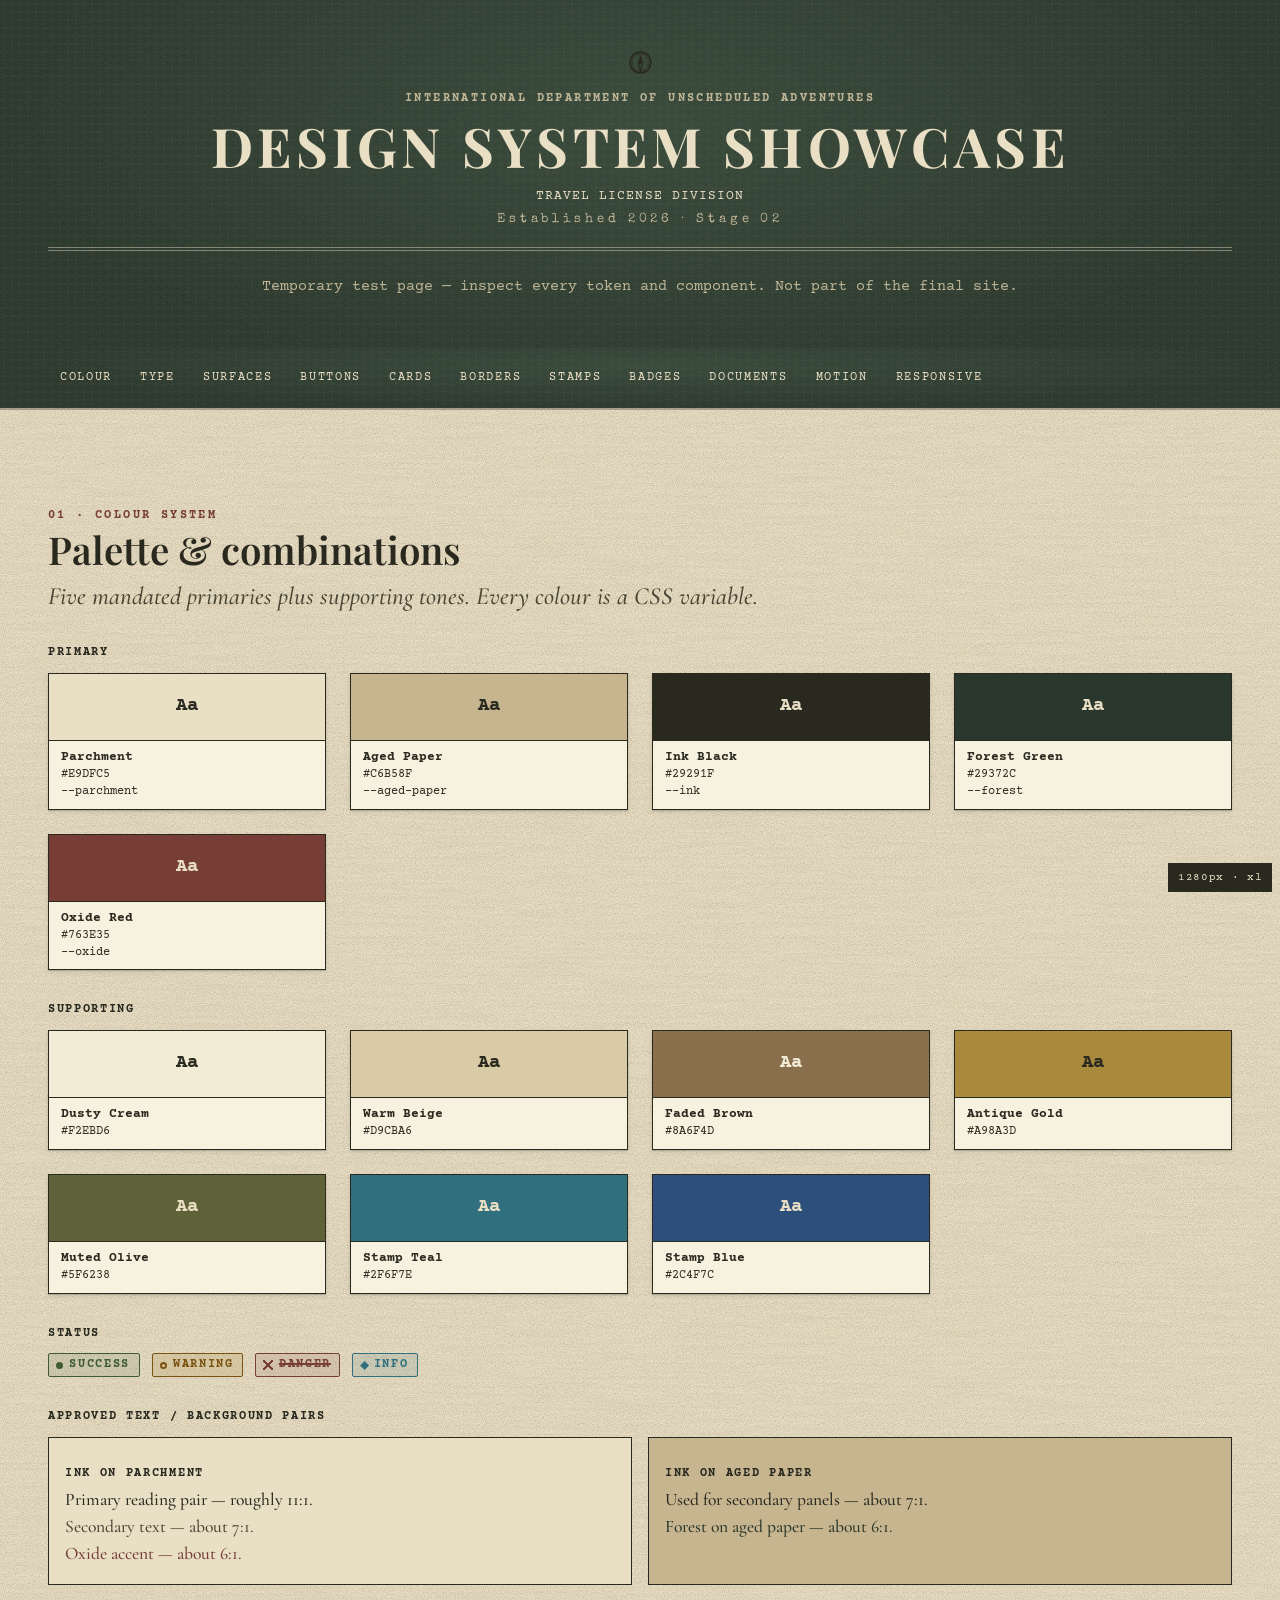
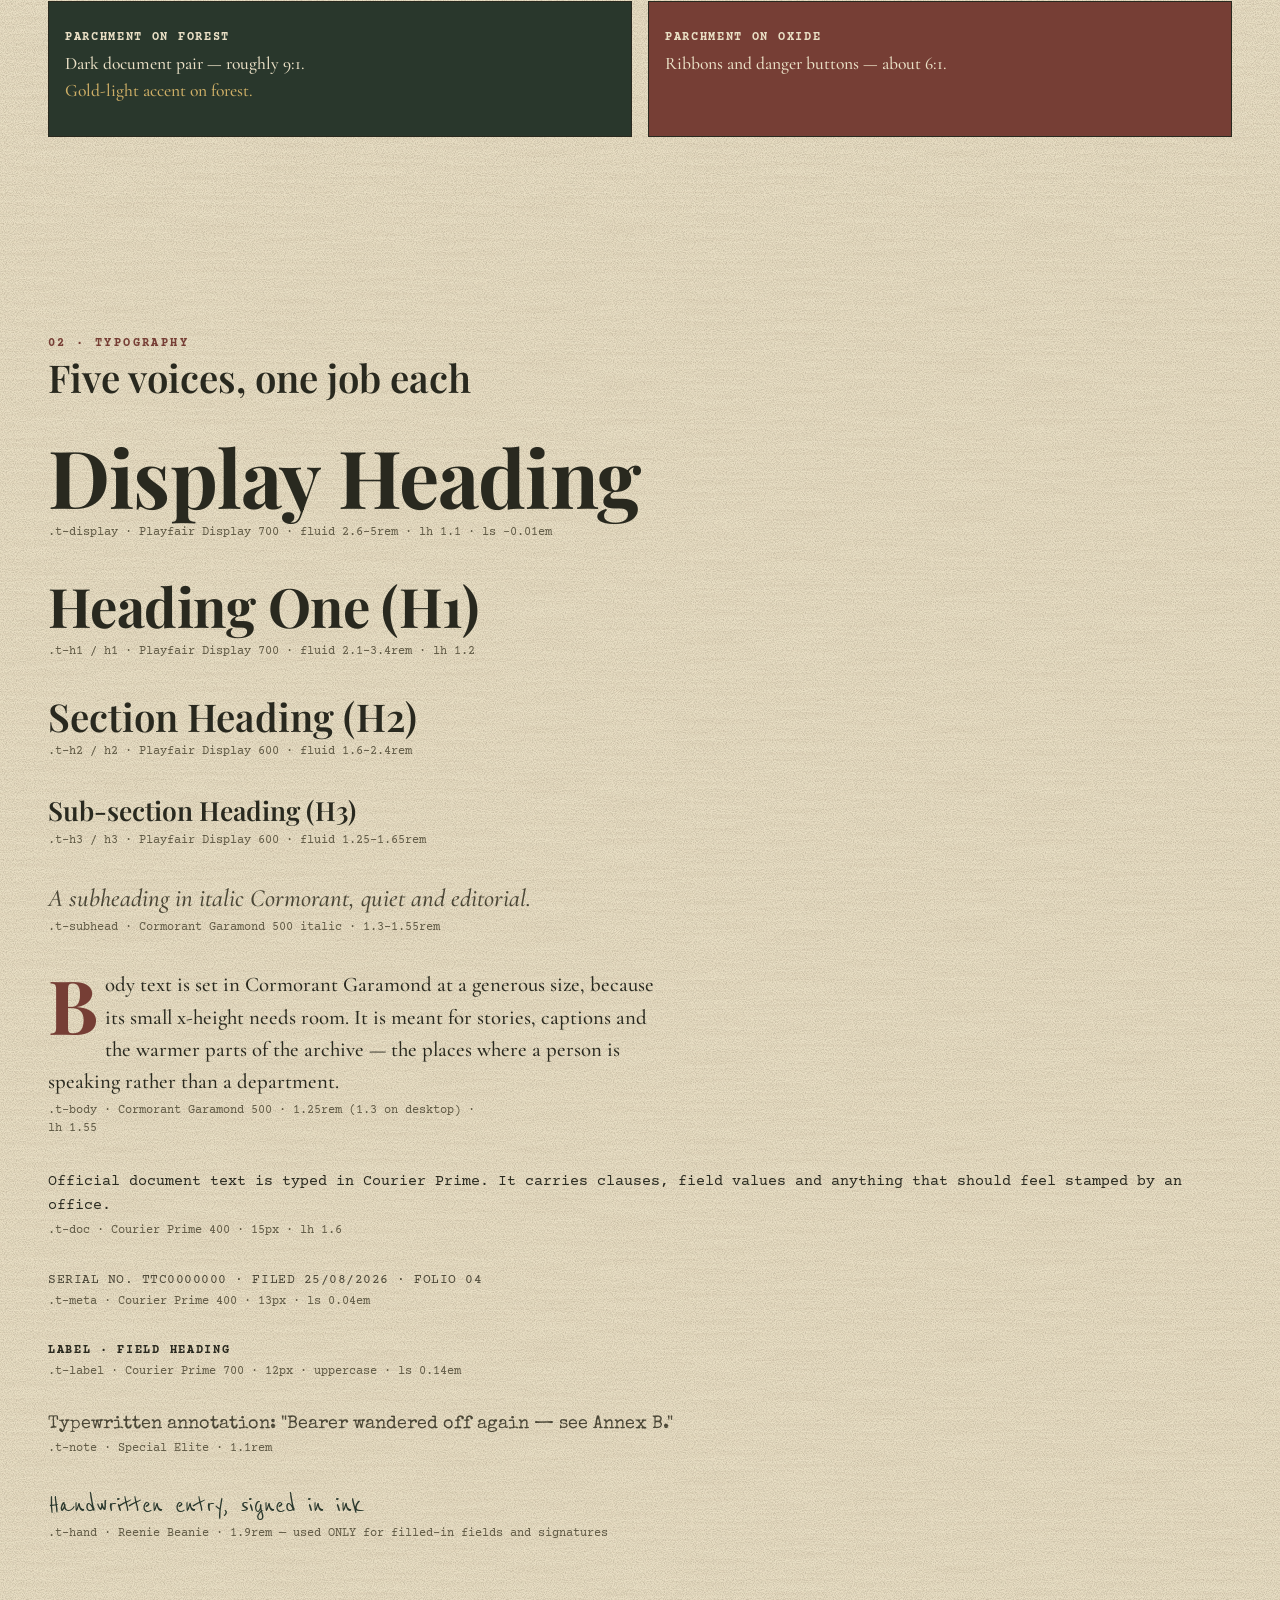
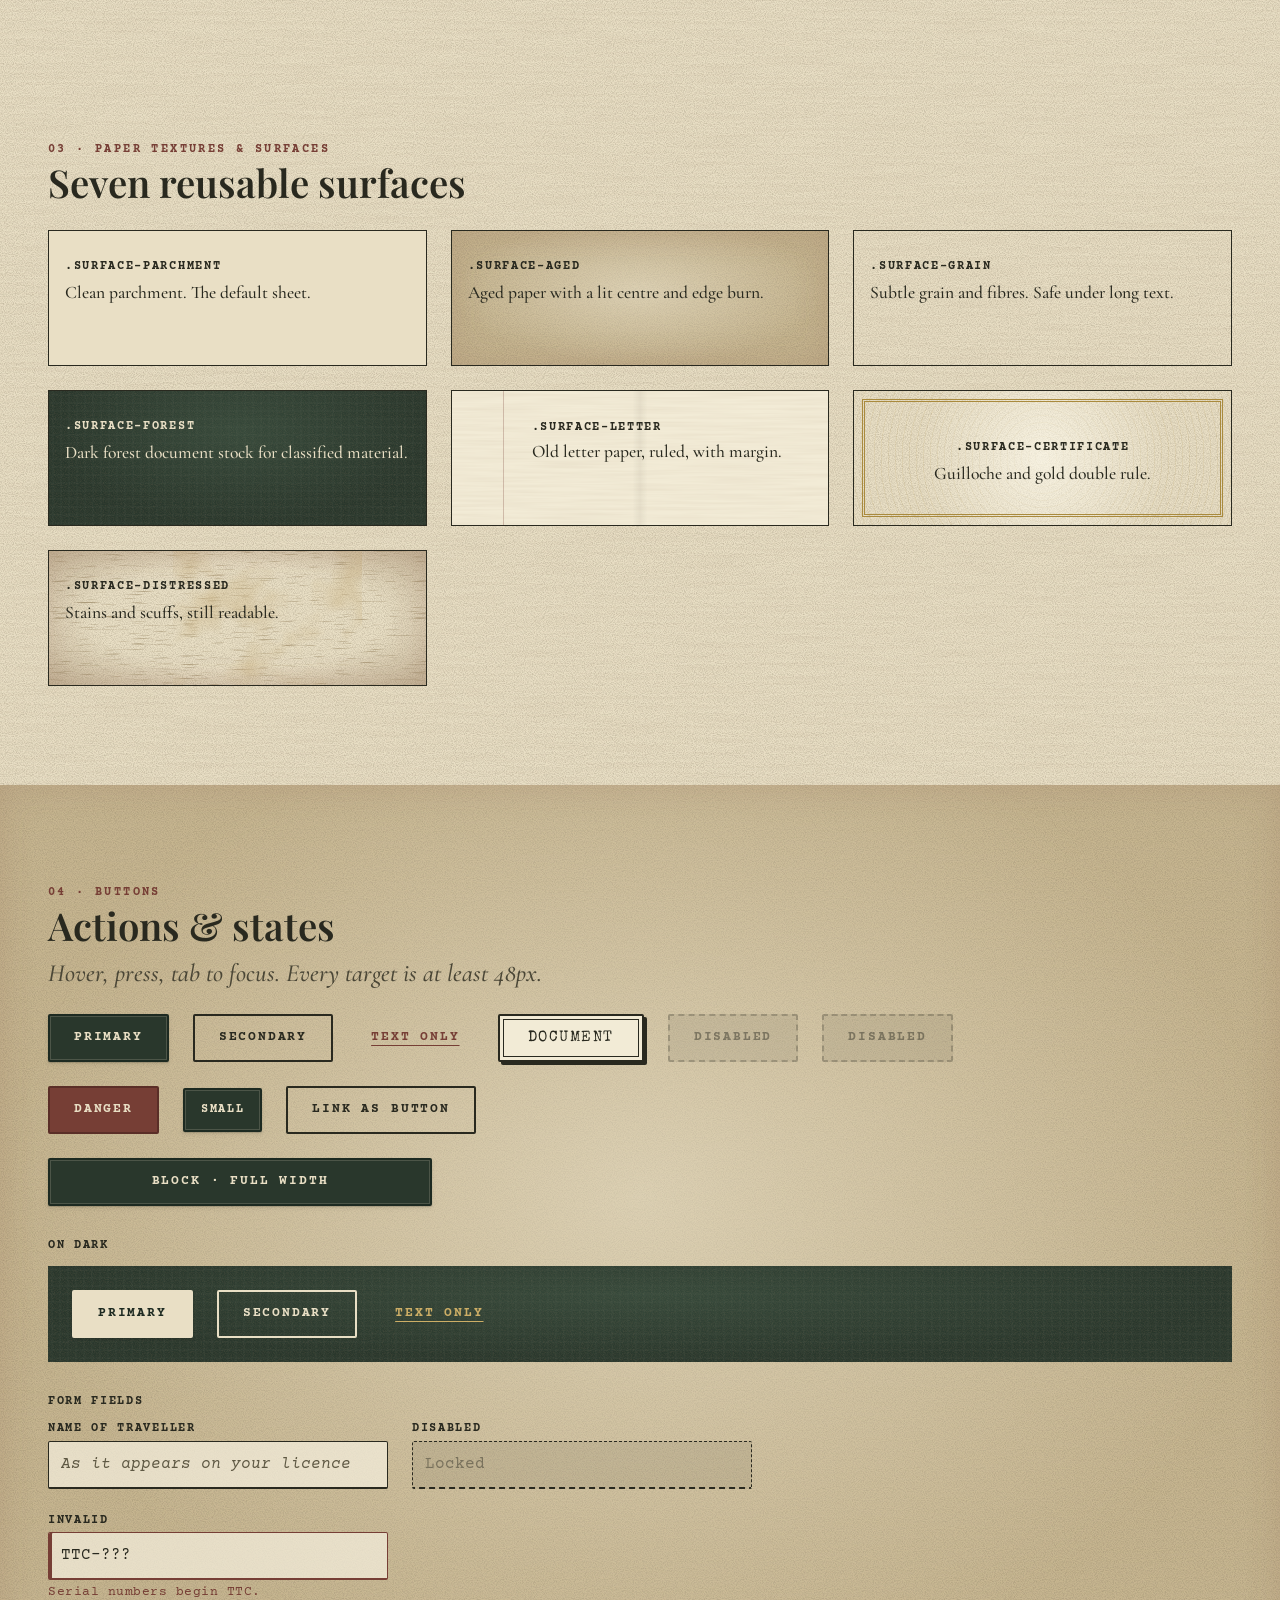
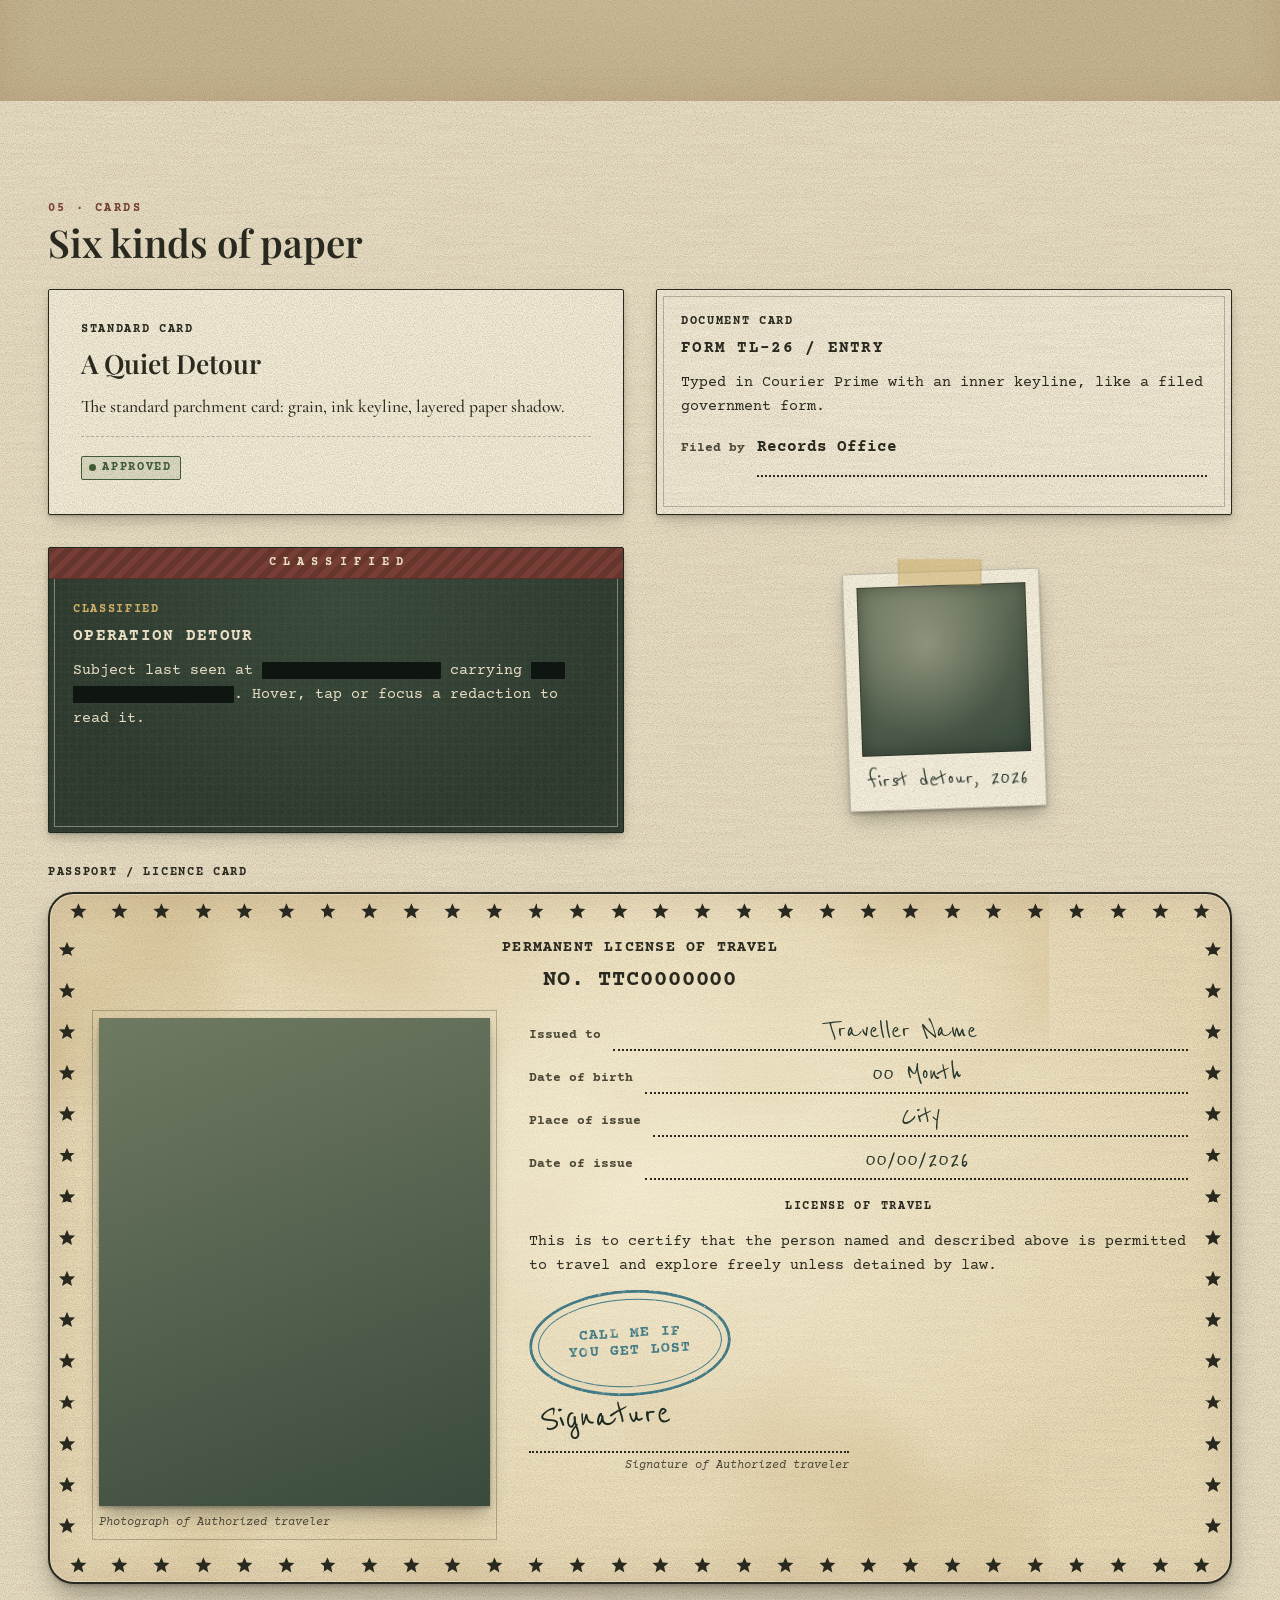
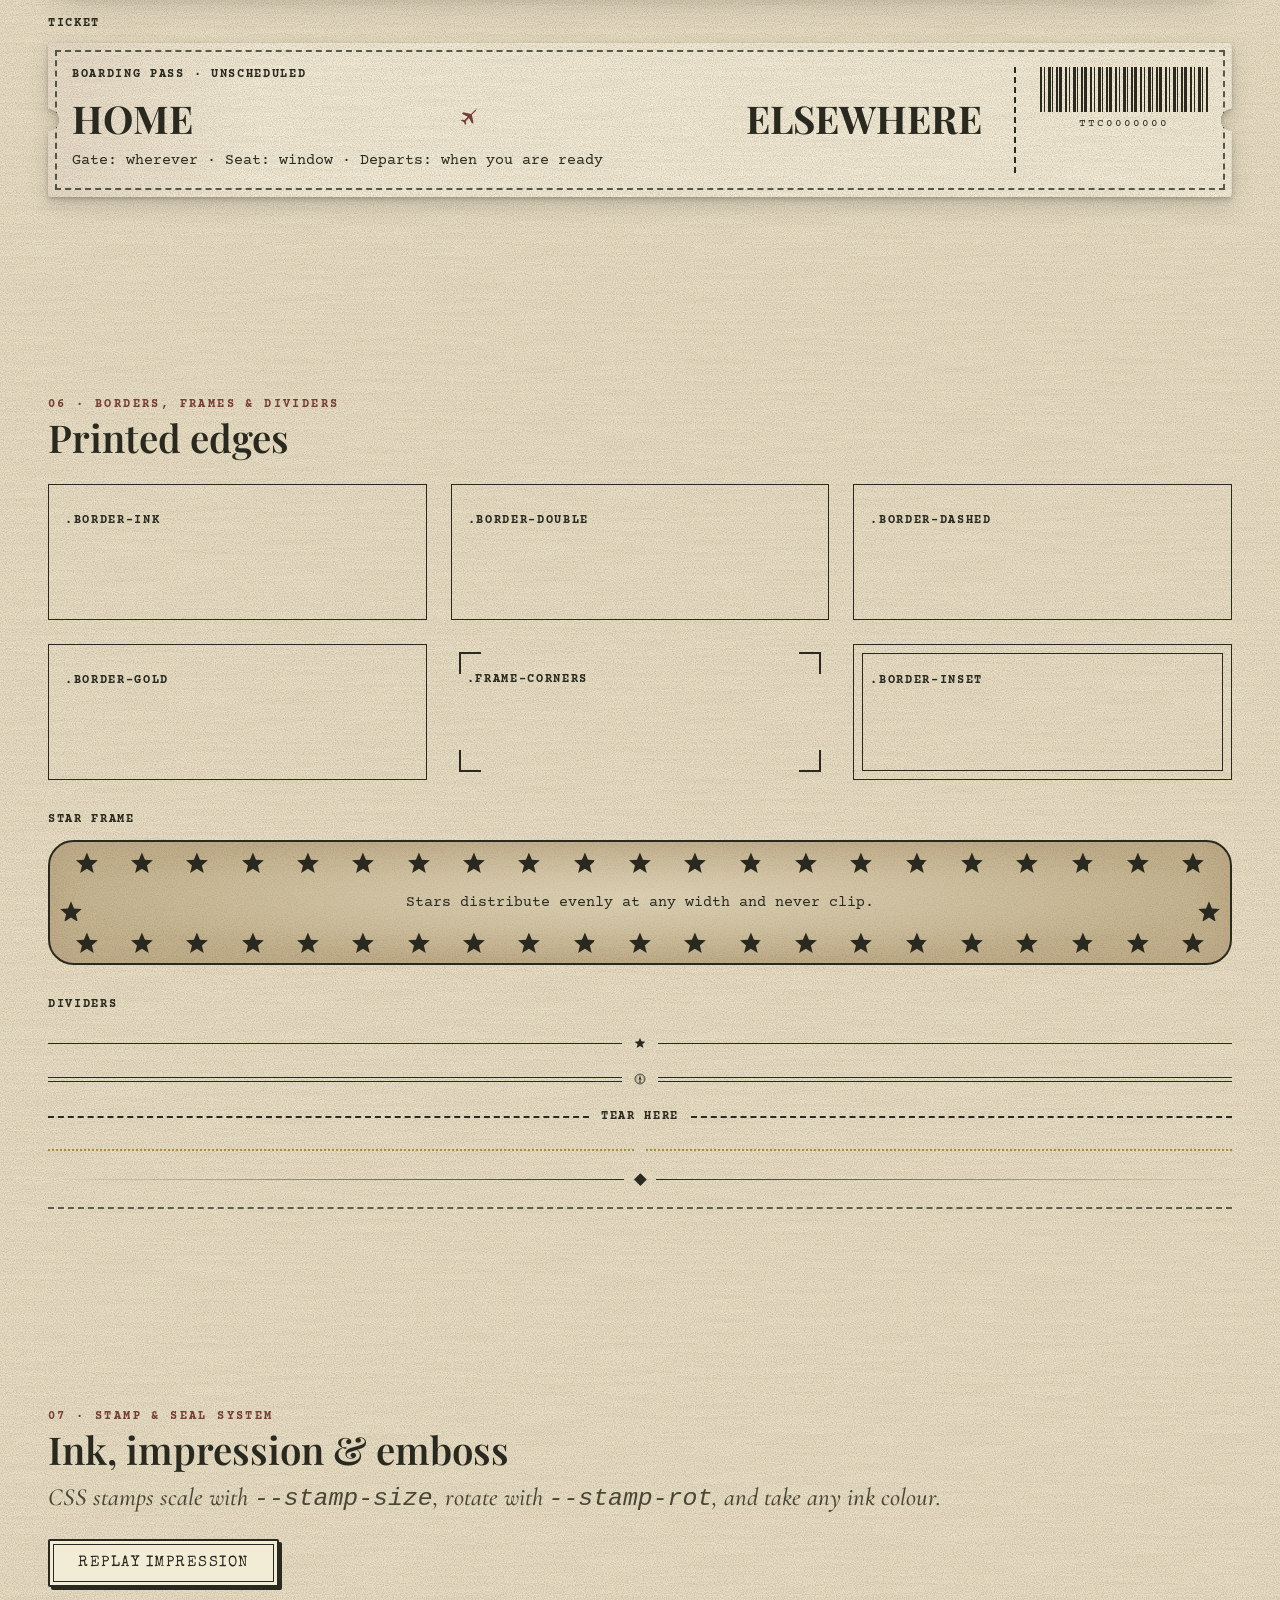
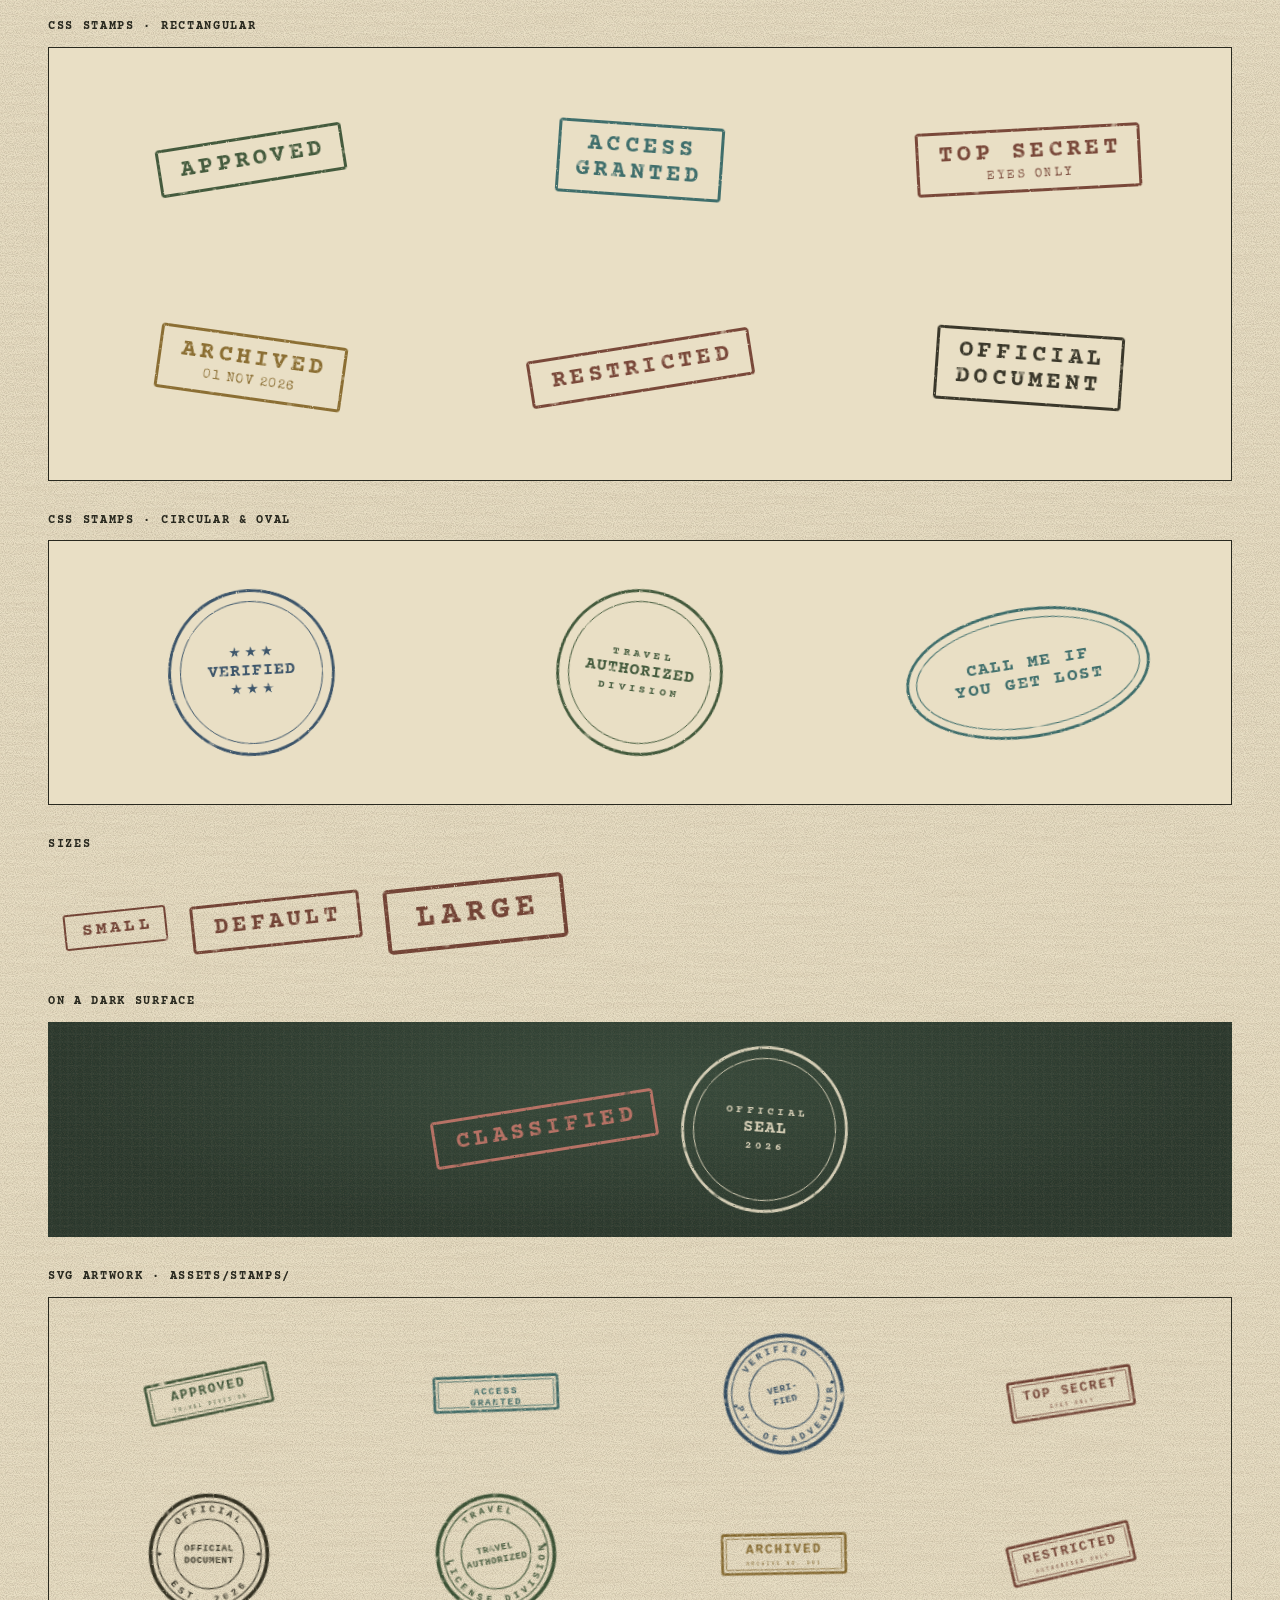
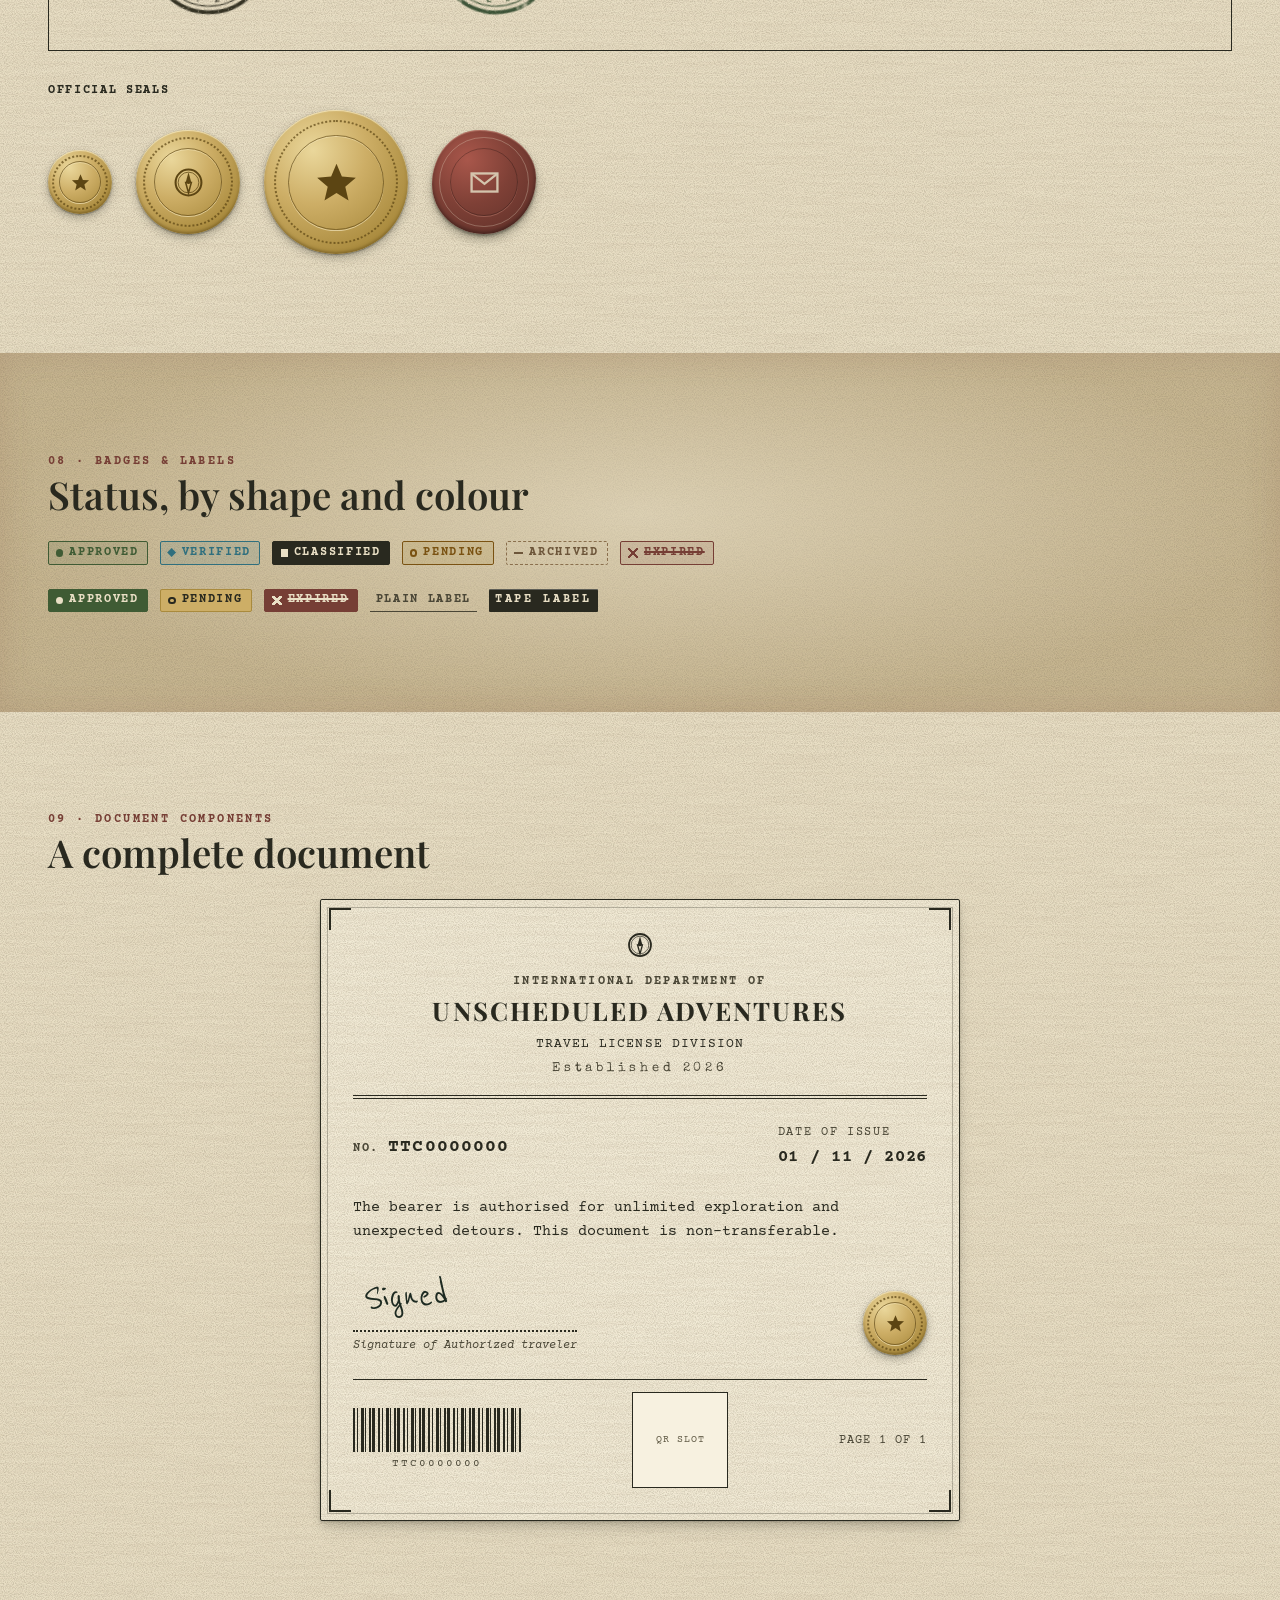
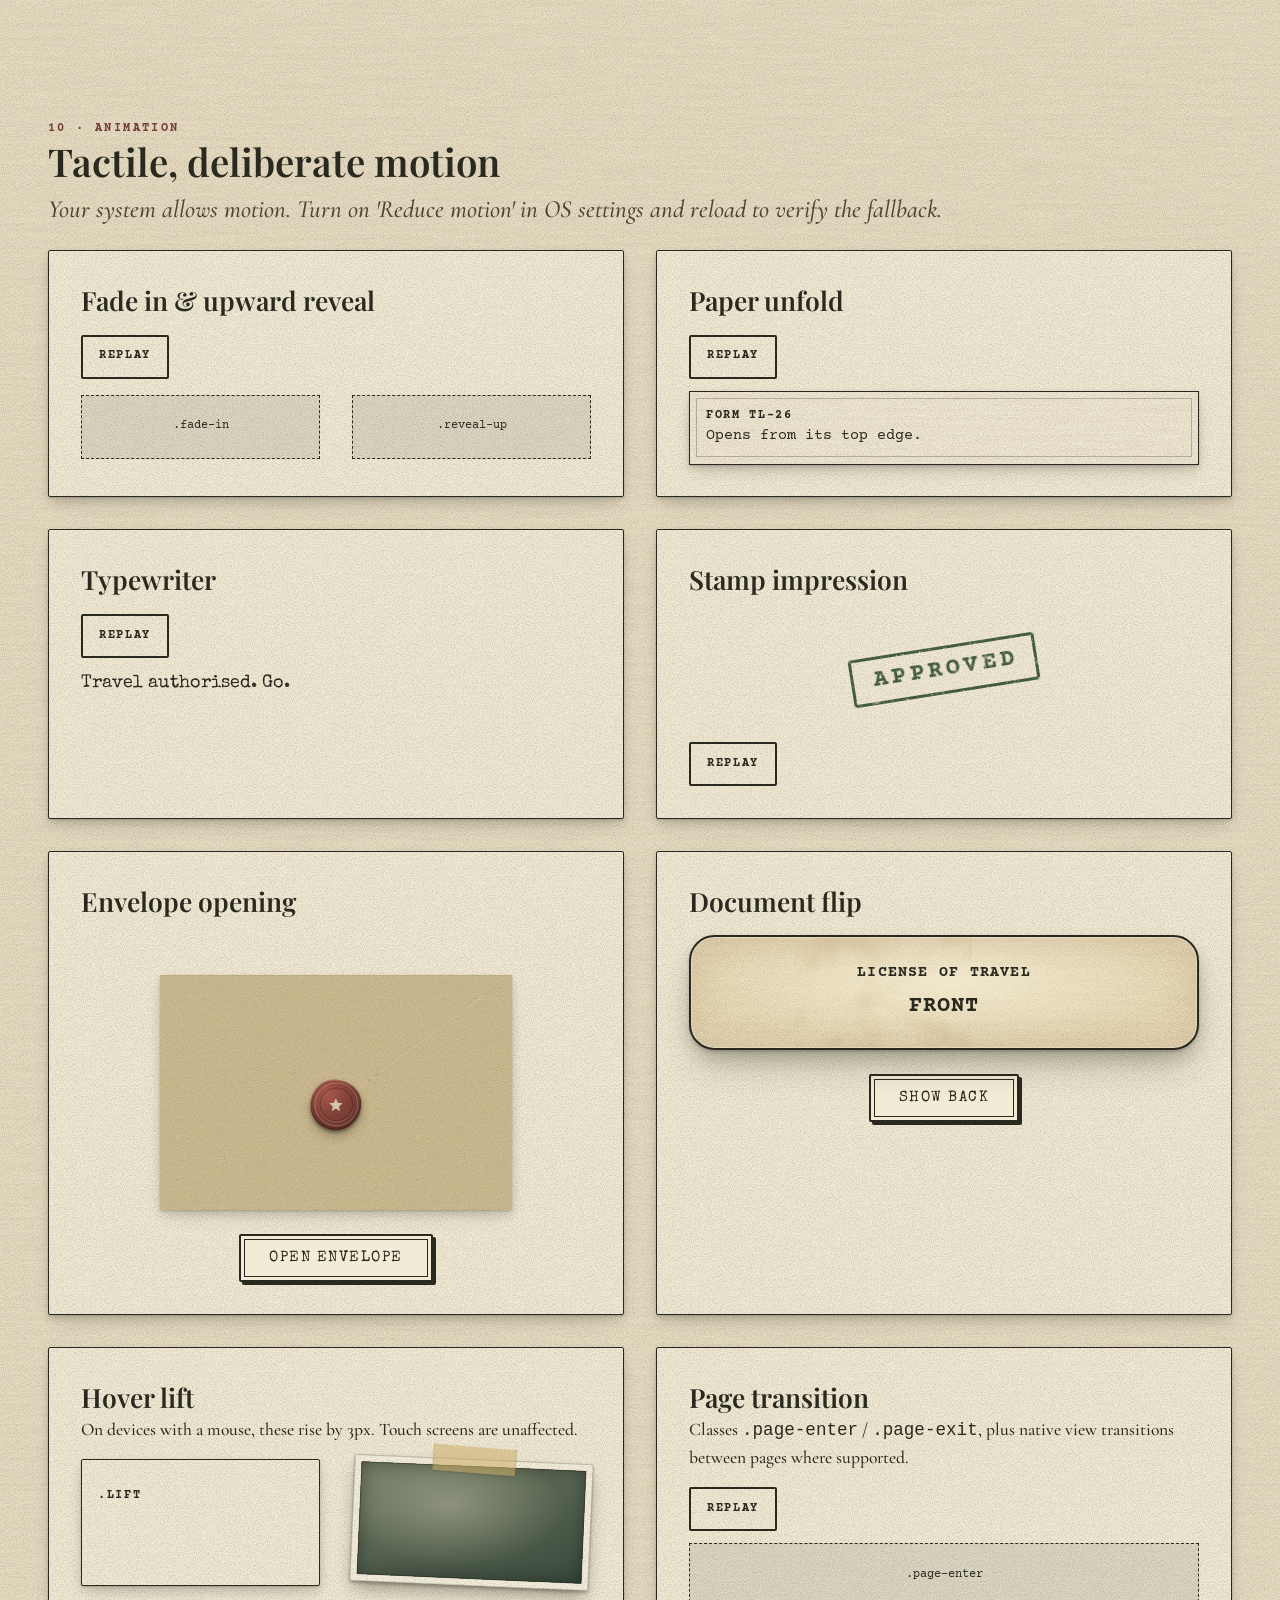
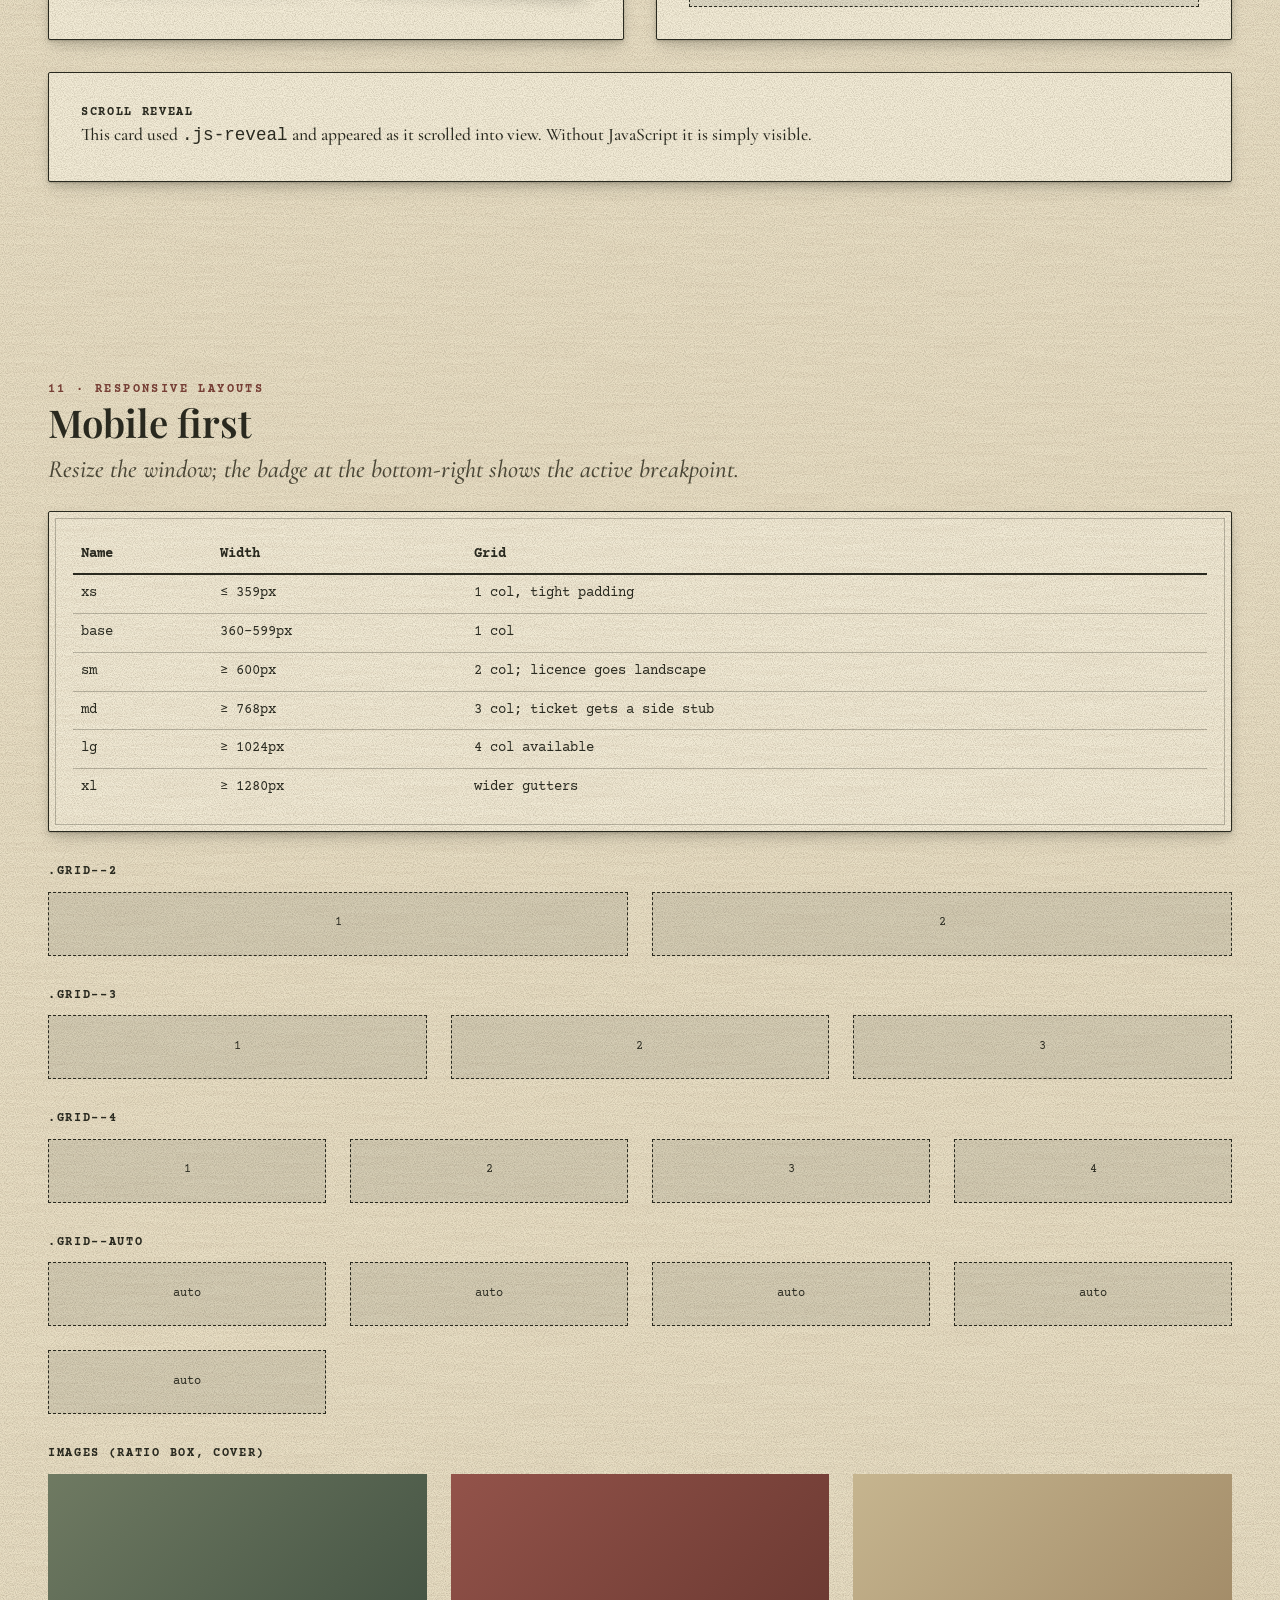
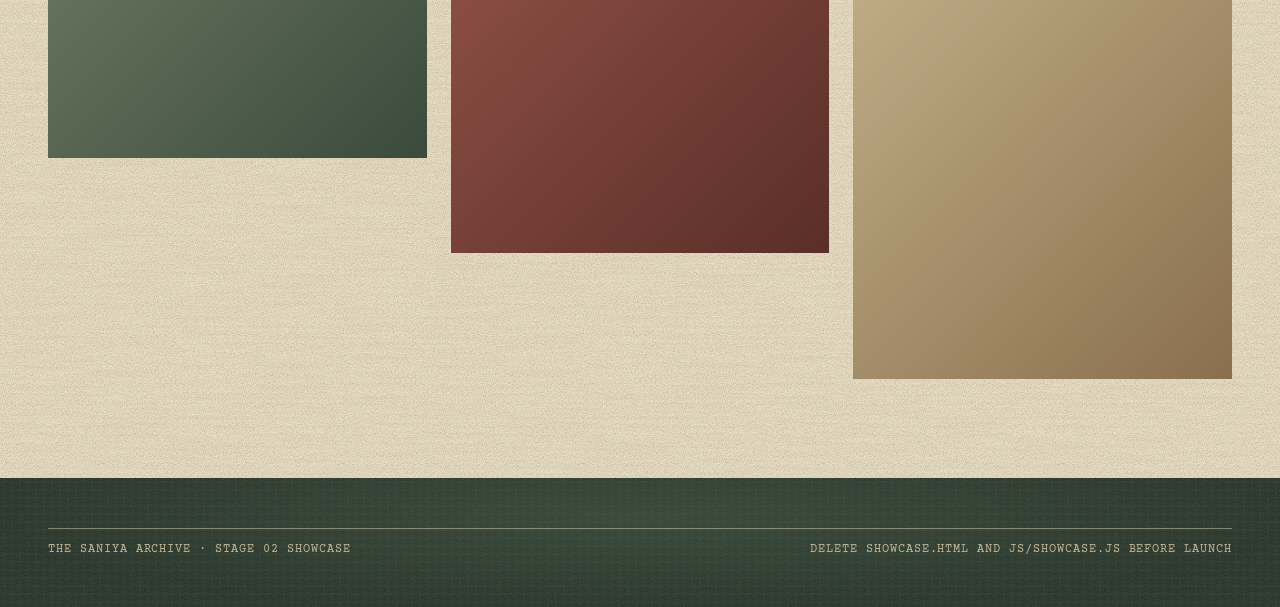
==== index.html @ fc2acb1b "Rename showcase.html to index.html" ====
<!DOCTYPE html>
<html lang="en" class="no-js">
<head>
  <meta charset="utf-8">
  <meta name="viewport" content="width=device-width, initial-scale=1, viewport-fit=cover">
  <meta name="theme-color" content="#29372C">
  <meta name="robots" content="noindex">
  <title>Design System Showcase · The Saniya Archive</title>

  <!-- Google Fonts: five families, each with one job (see PROJECT_CONTEXT.md) -->
  <link rel="icon" href="data:,">
  <link rel="preconnect" href="https://fonts.googleapis.com">
  <link rel="preconnect" href="https://fonts.gstatic.com" crossorigin>
  <link href="https://fonts.googleapis.com/css2?family=Cormorant+Garamond:ital,wght@0,500;0,600;0,700;1,500&family=Courier+Prime:ital,wght@0,400;0,700;1,400&family=Playfair+Display:wght@600;700;800&family=Reenie+Beanie&family=Special+Elite&display=swap" rel="stylesheet">

  <!-- Order matters: tokens/components, then motion, then responsive overrides -->
  <link rel="stylesheet" href="css/style.css">
  <link rel="stylesheet" href="css/animations.css">
  <link rel="stylesheet" href="css/responsive.css">

  <style>
    /* Showcase-only chrome. Nothing here belongs to the design system. */
    .sc-nav { position: sticky; top: 0; z-index: var(--z-sticky); padding: var(--sp-2) 0; }
    .sc-nav ul { display: flex; gap: var(--sp-1); overflow-x: auto; scrollbar-width: none; }
    .sc-nav a { display: inline-flex; align-items: center; min-height: 44px; padding: 0 var(--sp-3); font-family: var(--font-doc); font-size: var(--fs-label); letter-spacing: var(--ls-label); text-transform: uppercase; color: var(--parchment); text-decoration: none; white-space: nowrap; }
    .sc-nav a:hover { background: rgba(233, 223, 197, 0.14); }
    .sc-swatch { display: flex; flex-direction: column; border: 1px solid var(--ink); background: var(--surface-raised); box-shadow: var(--shadow-1); }
    .sc-swatch__chip { height: 4.2rem; border-bottom: 1px solid var(--ink); display: grid; place-items: center; font-family: var(--font-doc); font-weight: 700; font-size: 1.2rem; }
    .sc-swatch__meta { padding: var(--sp-2) var(--sp-3); font-family: var(--font-doc); font-size: 0.75rem; line-height: 1.4; }
    .sc-swatch__meta b { display: block; font-size: 0.8rem; }
    .sc-surface { min-height: 8.5rem; padding: var(--sp-4); border: 1px solid var(--ink); }
    .sc-spec { font-family: var(--font-doc); font-size: 0.72rem; color: var(--text-muted); margin-top: var(--sp-1); }
    .sc-stage { position: relative; min-height: 11rem; display: grid; place-items: center; padding: var(--sp-5); }
    .sc-vp { position: fixed; right: 0.5rem; bottom: 0.5rem; z-index: var(--z-toast); padding: 0.35rem 0.6rem; background: var(--ink); color: var(--parchment); font-family: var(--font-doc); font-size: 0.7rem; letter-spacing: 0.06em; }
    .sc-box { display: grid; place-items: center; min-height: 4rem; background: rgba(41,55,44,.1); border: 1px dashed var(--ink); font-family: var(--font-doc); font-size: .75rem; }
    h2.sc-h { margin-bottom: var(--sp-2); }
    .sc-sub { margin: var(--sp-6) 0 var(--sp-3); }
  </style>
</head>

<body>
  <a class="skip-link" href="#main">Skip to content</a>
  <div class="sc-vp" id="vp" aria-hidden="true"></div>

  <!-- ====================================================================
       HEADER / NAV (showcase chrome)
       ==================================================================== -->
  <header class="surface-forest">
    <div class="container container--max section--tight">
      <div class="doc-header" style="border-bottom-color: var(--border-on-dark);">
        <span class="icon icon--compass icon--xl" aria-hidden="true"></span>
        <p class="doc-header__eyebrow" style="color: var(--text-inverse-muted);">International Department of Unscheduled Adventures</p>
        <h1 class="doc-header__title" style="font-size: var(--fs-h1);">Design System Showcase</h1>
        <p class="doc-header__sub" style="color: var(--text-inverse);">Travel License Division</p>
        <p class="doc-header__est" style="color: var(--text-inverse-muted);">Established 2026 · Stage 02</p>
      </div>
      <p class="t-doc" style="color: var(--text-inverse-muted); text-align:center;">Temporary test page — inspect every token and component. Not part of the final site.</p>
    </div>
    <nav class="sc-nav surface-forest" aria-label="Showcase sections" style="box-shadow: 0 2px 0 rgba(0,0,0,.25);">
      <div class="container container--max">
        <ul>
          <li><a href="#colour">Colour</a></li>
          <li><a href="#type">Type</a></li>
          <li><a href="#surfaces">Surfaces</a></li>
          <li><a href="#buttons">Buttons</a></li>
          <li><a href="#cards">Cards</a></li>
          <li><a href="#borders">Borders</a></li>
          <li><a href="#stamps">Stamps</a></li>
          <li><a href="#badges">Badges</a></li>
          <li><a href="#documents">Documents</a></li>
          <li><a href="#motion">Motion</a></li>
          <li><a href="#responsive">Responsive</a></li>
        </ul>
      </div>
    </nav>
  </header>

  <main id="main">

    <!-- ==================================================================
         01 COLOUR
         ================================================================== -->
    <section class="section" id="colour">
      <div class="container container--max">
        <p class="t-eyebrow">01 · Colour system</p>
        <h2 class="sc-h">Palette &amp; combinations</h2>
        <p class="t-subhead">Five mandated primaries plus supporting tones. Every colour is a CSS variable.</p>

        <h3 class="sc-sub t-label">Primary</h3>
        <div class="grid grid--auto stagger">
          <div class="sc-swatch reveal-up"><div class="sc-swatch__chip" style="background:var(--parchment)">Aa</div><div class="sc-swatch__meta"><b>Parchment</b>#E9DFC5<br>--parchment</div></div>
          <div class="sc-swatch reveal-up"><div class="sc-swatch__chip" style="background:var(--aged-paper)">Aa</div><div class="sc-swatch__meta"><b>Aged Paper</b>#C6B58F<br>--aged-paper</div></div>
          <div class="sc-swatch reveal-up"><div class="sc-swatch__chip" style="background:var(--ink);color:var(--parchment)">Aa</div><div class="sc-swatch__meta"><b>Ink Black</b>#29291F<br>--ink</div></div>
          <div class="sc-swatch reveal-up"><div class="sc-swatch__chip" style="background:var(--forest);color:var(--parchment)">Aa</div><div class="sc-swatch__meta"><b>Forest Green</b>#29372C<br>--forest</div></div>
          <div class="sc-swatch reveal-up"><div class="sc-swatch__chip" style="background:var(--oxide);color:var(--parchment)">Aa</div><div class="sc-swatch__meta"><b>Oxide Red</b>#763E35<br>--oxide</div></div>
        </div>

        <h3 class="sc-sub t-label">Supporting</h3>
        <div class="grid grid--auto">
          <div class="sc-swatch"><div class="sc-swatch__chip" style="background:var(--dusty-cream)">Aa</div><div class="sc-swatch__meta"><b>Dusty Cream</b>#F2EBD6</div></div>
          <div class="sc-swatch"><div class="sc-swatch__chip" style="background:var(--warm-beige)">Aa</div><div class="sc-swatch__meta"><b>Warm Beige</b>#D9CBA6</div></div>
          <div class="sc-swatch"><div class="sc-swatch__chip" style="background:var(--faded-brown);color:var(--dusty-cream)">Aa</div><div class="sc-swatch__meta"><b>Faded Brown</b>#8A6F4D</div></div>
          <div class="sc-swatch"><div class="sc-swatch__chip" style="background:var(--antique-gold);color:var(--ink)">Aa</div><div class="sc-swatch__meta"><b>Antique Gold</b>#A98A3D</div></div>
          <div class="sc-swatch"><div class="sc-swatch__chip" style="background:var(--muted-olive);color:var(--parchment)">Aa</div><div class="sc-swatch__meta"><b>Muted Olive</b>#5F6238</div></div>
          <div class="sc-swatch"><div class="sc-swatch__chip" style="background:var(--stamp-teal);color:var(--parchment)">Aa</div><div class="sc-swatch__meta"><b>Stamp Teal</b>#2F6F7E</div></div>
          <div class="sc-swatch"><div class="sc-swatch__chip" style="background:var(--stamp-blue);color:var(--parchment)">Aa</div><div class="sc-swatch__meta"><b>Stamp Blue</b>#2C4F7C</div></div>
        </div>

        <h3 class="sc-sub t-label">Status</h3>
        <div class="cluster">
          <span class="badge badge--approved">Success</span>
          <span class="badge badge--pending">Warning</span>
          <span class="badge badge--expired">Danger</span>
          <span class="badge badge--verified">Info</span>
        </div>

        <h3 class="sc-sub t-label">Approved text / background pairs</h3>
        <div class="grid grid--2" style="--grid-gap: var(--sp-4)">
          <div class="sc-surface" style="background:var(--parchment);color:var(--ink)"><b class="t-label">Ink on Parchment</b><p class="t-body-sm">Primary reading pair — roughly 11:1.</p><p class="t-body-sm" style="color:var(--text-secondary)">Secondary text — about 7:1.</p><p class="t-body-sm" style="color:var(--oxide)">Oxide accent — about 6:1.</p></div>
          <div class="sc-surface" style="background:var(--aged-paper);color:var(--ink)"><b class="t-label">Ink on Aged Paper</b><p class="t-body-sm">Used for secondary panels — about 7:1.</p><p class="t-body-sm" style="color:var(--forest)">Forest on aged paper — about 6:1.</p></div>
          <div class="sc-surface" style="background:var(--forest);color:var(--parchment)"><b class="t-label">Parchment on Forest</b><p class="t-body-sm">Dark document pair — roughly 9:1.</p><p class="t-body-sm" style="color:var(--gold-light)">Gold-light accent on forest.</p></div>
          <div class="sc-surface" style="background:var(--oxide);color:var(--parchment)"><b class="t-label">Parchment on Oxide</b><p class="t-body-sm">Ribbons and danger buttons — about 6:1.</p></div>
        </div>
      </div>
    </section>

    <!-- ==================================================================
         02 TYPOGRAPHY
         ================================================================== -->
    <section class="section surface-grain" id="type">
      <div class="container container--max">
        <p class="t-eyebrow">02 · Typography</p>
        <h2 class="sc-h">Five voices, one job each</h2>

        <div class="stack stack--lg mt-6">
          <div><p class="t-display">Display Heading</p><p class="sc-spec">.t-display · Playfair Display 700 · fluid 2.6–5rem · lh 1.1 · ls −0.01em</p></div>
          <div><h1>Heading One (H1)</h1><p class="sc-spec">.t-h1 / h1 · Playfair Display 700 · fluid 2.1–3.4rem · lh 1.2</p></div>
          <div><h2>Section Heading (H2)</h2><p class="sc-spec">.t-h2 / h2 · Playfair Display 600 · fluid 1.6–2.4rem</p></div>
          <div><h3>Sub-section Heading (H3)</h3><p class="sc-spec">.t-h3 / h3 · Playfair Display 600 · fluid 1.25–1.65rem</p></div>
          <div><p class="t-subhead">A subheading in italic Cormorant, quiet and editorial.</p><p class="sc-spec">.t-subhead · Cormorant Garamond 500 italic · 1.3–1.55rem</p></div>
          <div class="prose"><p class="t-body dropcap">Body text is set in Cormorant Garamond at a generous size, because its small x-height needs room. It is meant for stories, captions and the warmer parts of the archive — the places where a person is speaking rather than a department.</p><p class="sc-spec">.t-body · Cormorant Garamond 500 · 1.25rem (1.3 on desktop) · lh 1.55</p></div>
          <div><p class="t-doc">Official document text is typed in Courier Prime. It carries clauses, field values and anything that should feel stamped by an office.</p><p class="sc-spec">.t-doc · Courier Prime 400 · 15px · lh 1.6</p></div>
          <div><p class="t-meta">SERIAL NO. TTC0000000 · FILED 25/08/2026 · FOLIO 04</p><p class="sc-spec">.t-meta · Courier Prime 400 · 13px · ls 0.04em</p></div>
          <div><p class="t-label">Label · Field heading</p><p class="sc-spec">.t-label · Courier Prime 700 · 12px · uppercase · ls 0.14em</p></div>
          <div><p class="t-note">Typewritten annotation: "Bearer wandered off again — see Annex B."</p><p class="sc-spec">.t-note · Special Elite · 1.1rem</p></div>
          <div><p class="t-hand">Handwritten entry, signed in ink</p><p class="sc-spec">.t-hand · Reenie Beanie · 1.9rem — used ONLY for filled-in fields and signatures</p></div>
        </div>
      </div>
    </section>

    <!-- ==================================================================
         03 SURFACES
         ================================================================== -->
    <section class="section" id="surfaces">
      <div class="container container--max">
        <p class="t-eyebrow">03 · Paper textures &amp; surfaces</p>
        <h2 class="sc-h">Seven reusable surfaces</h2>
        <div class="grid grid--3 mt-5">
          <div class="sc-surface surface-parchment"><b class="t-label">.surface-parchment</b><p class="t-body-sm">Clean parchment. The default sheet.</p></div>
          <div class="sc-surface surface-aged"><b class="t-label">.surface-aged</b><p class="t-body-sm">Aged paper with a lit centre and edge burn.</p></div>
          <div class="sc-surface surface-grain"><b class="t-label">.surface-grain</b><p class="t-body-sm">Subtle grain and fibres. Safe under long text.</p></div>
          <div class="sc-surface surface-forest"><b class="t-label">.surface-forest</b><p class="t-body-sm">Dark forest document stock for classified material.</p></div>
          <div class="sc-surface surface-letter" style="padding-block: 1.2rem"><b class="t-label">.surface-letter</b><p class="t-body-sm" style="margin:0">Old letter paper, ruled, with margin.</p></div>
          <div class="sc-surface surface-certificate" style="display:grid;place-items:center;text-align:center"><div><b class="t-label">.surface-certificate</b><p class="t-body-sm">Guilloche and gold double rule.</p></div></div>
          <div class="sc-surface surface-distressed"><b class="t-label">.surface-distressed</b><p class="t-body-sm">Stains and scuffs, still readable.</p></div>
        </div>
      </div>
    </section>

    <!-- ==================================================================
         04 BUTTONS
         ================================================================== -->
    <section class="section surface-aged" id="buttons">
      <div class="container container--max">
        <p class="t-eyebrow">04 · Buttons</p>
        <h2 class="sc-h">Actions &amp; states</h2>
        <p class="t-subhead">Hover, press, tab to focus. Every target is at least 48px.</p>

        <div class="cluster cluster--lg mt-5">
          <button class="btn btn--primary" type="button">Primary</button>
          <button class="btn btn--secondary" type="button">Secondary</button>
          <button class="btn btn--text" type="button">Text only</button>
          <button class="btn btn--doc" type="button">Document</button>
          <button class="btn btn--primary" type="button" disabled>Disabled</button>
          <button class="btn btn--secondary" type="button" aria-disabled="true">Disabled</button>
        </div>
        <div class="cluster cluster--lg mt-5">
          <button class="btn btn--danger" type="button">Danger</button>
          <button class="btn btn--primary btn--sm" type="button">Small</button>
          <a class="btn btn--secondary" href="#buttons">Link as button</a>
        </div>
        <div class="mt-5" style="max-width: 24rem"><button class="btn btn--primary btn--block" type="button">Block · full width</button></div>

        <h3 class="sc-sub t-label">On dark</h3>
        <div class="surface-forest p-5">
          <div class="cluster cluster--lg">
            <button class="btn btn--primary" type="button">Primary</button>
            <button class="btn btn--secondary" type="button">Secondary</button>
            <button class="btn btn--text" type="button">Text only</button>
          </div>
        </div>

        <h3 class="sc-sub t-label">Form fields</h3>
        <div class="grid grid--2" style="max-width: 44rem">
          <div><label class="t-label field-label" for="f1">Name of traveller</label><input id="f1" class="input" type="text" placeholder="As it appears on your licence"></div>
          <div><label class="t-label field-label" for="f2">Disabled</label><input id="f2" class="input" type="text" value="Locked" disabled></div>
          <div><label class="t-label field-label" for="f3">Invalid</label><input id="f3" class="input" type="text" value="TTC-???" aria-invalid="true"><p class="t-meta field-hint" style="color:var(--danger)">Serial numbers begin TTC.</p></div>
        </div>
      </div>
    </section>

    <!-- ==================================================================
         05 CARDS
         ================================================================== -->
    <section class="section" id="cards">
      <div class="container container--max">
        <p class="t-eyebrow">05 · Cards</p>
        <h2 class="sc-h">Six kinds of paper</h2>

        <div class="grid grid--2 mt-5" style="--grid-gap: var(--sp-6)">

          <article class="card lift">
            <p class="t-label card__meta">Standard card</p>
            <h3 class="card__title">A Quiet Detour</h3>
            <p class="t-body-sm card__body">The standard parchment card: grain, ink keyline, layered paper shadow.</p>
            <div class="card__footer"><span class="badge badge--approved">Approved</span></div>
          </article>

          <article class="card card--document">
            <p class="t-label card__meta">Document card</p>
            <h3 class="card__title">Form TL-26 / Entry</h3>
            <p class="card__body">Typed in Courier Prime with an inner keyline, like a filed government form.</p>
            <div class="doc-field mt-4"><span class="doc-field__label">Filed by</span><span class="doc-field__value doc-field__value--typed">Records Office</span></div>
          </article>

          <article class="card card--classified">
            <p class="t-label card__meta" style="color: var(--gold-light)">Classified</p>
            <h3 class="card__title">Operation Detour</h3>
            <p class="card__body">Subject last seen at <span class="redact" tabindex="0">the lighthouse café</span> carrying <span class="redact" tabindex="0">one suitcase of songs</span>. Hover, tap or focus a redaction to read it.</p>
          </article>

          <div style="display:grid;place-items:center;padding-block:var(--sp-5)">
            <figure class="card card--polaroid lift">
              <div class="polaroid__photo" role="img" aria-label="Photo placeholder"></div>
              <figcaption class="polaroid__caption">first detour, 2026</figcaption>
            </figure>
          </div>
        </div>

        <h3 class="sc-sub t-label">Passport / licence card</h3>
        <article class="card--passport frame-stars" style="--star-size: 1.1rem">
          <div class="doc-header" style="border-bottom:0; margin-bottom: var(--sp-3); padding-bottom: 0">
            <p class="passport__title">Permanent License of Travel</p>
            <p class="passport__number">NO. TTC0000000</p>
          </div>
          <div class="passport__layout">
            <figure class="photo-frame">
              <div class="photo-frame__image" role="img" aria-label="Photograph placeholder"></div>
              <figcaption>Photograph of Authorized traveler</figcaption>
            </figure>
            <div>
              <div class="doc-field"><span class="doc-field__label">Issued to</span><span class="doc-field__value">Traveller Name</span></div>
              <div class="doc-field"><span class="doc-field__label">Date of birth</span><span class="doc-field__value">00 Month</span></div>
              <div class="doc-field"><span class="doc-field__label">Place of issue</span><span class="doc-field__value">City</span></div>
              <div class="doc-field"><span class="doc-field__label">Date of issue</span><span class="doc-field__value">00/00/2026</span></div>
              <h3 class="t-label t-center mt-4">License of Travel</h3>
              <p class="t-doc mt-4" style="margin-top: var(--sp-2)">This is to certify that the person named and described above is permitted to travel and explore freely unless detained by law.</p>
              <div class="stamp-wrap" style="position:relative; min-height: 6.5rem; margin-top: var(--sp-3)">
                <div class="stamp stamp--oval stamp--teal stamp--r2" style="--stamp-size: .9rem"><span class="stamp__main">Call me if<br>you get lost</span></div>
              </div>
              <div class="signature-block">
                <span class="signature-block__ink">Signature</span>
                <div class="signature-block__line"></div>
                <p class="signature-block__caption">Signature of Authorized traveler</p>
              </div>
            </div>
          </div>
        </article>

        <h3 class="sc-sub t-label">Ticket</h3>
        <div class="ticket">
          <article class="card--ticket">
            <div>
              <p class="t-label">Boarding pass · Unscheduled</p>
              <div class="ticket__route mt-4" style="margin-top: var(--sp-3)"><span>HOME</span><span class="icon icon--plane" aria-hidden="true"></span><span>ELSEWHERE</span></div>
              <p class="t-doc" style="margin-top: var(--sp-3)">Gate: wherever · Seat: window · Departs: when you are ready</p>
            </div>
            <div class="ticket__stub">
              <div class="barcode"><span class="barcode__bars"></span><span class="barcode__text">TTC0000000</span></div>
            </div>
          </article>
        </div>
      </div>
    </section>

    <!-- ==================================================================
         06 BORDERS & DIVIDERS
         ================================================================== -->
    <section class="section surface-grain" id="borders">
      <div class="container container--max">
        <p class="t-eyebrow">06 · Borders, frames &amp; dividers</p>
        <h2 class="sc-h">Printed edges</h2>
        <div class="grid grid--3 mt-5">
          <div class="sc-surface border-ink"><b class="t-label">.border-ink</b></div>
          <div class="sc-surface border-double"><b class="t-label">.border-double</b></div>
          <div class="sc-surface border-dashed"><b class="t-label">.border-dashed</b></div>
          <div class="sc-surface border-gold"><b class="t-label">.border-gold</b></div>
          <div class="sc-surface frame-corners" style="border:0"><b class="t-label">.frame-corners</b></div>
          <div class="sc-surface border-inset" style="border:1px solid var(--ink)"><b class="t-label">.border-inset</b></div>
        </div>

        <h3 class="sc-sub t-label">Star frame</h3>
        <div class="frame-stars surface-aged" style="border:2px solid var(--ink); border-radius: var(--radius-license)">
          <p class="t-doc t-center">Stars distribute evenly at any width and never clip.</p>
        </div>

        <h3 class="sc-sub t-label">Dividers</h3>
        <div class="divider"><span class="icon icon--star" aria-hidden="true"></span></div>
        <div class="divider divider--double"><span class="icon icon--compass" aria-hidden="true"></span></div>
        <div class="divider divider--dashed"><span class="t-label">Tear here</span></div>
        <div class="divider divider--dotted divider--gold"></div>
        <div class="divider divider--ornate" role="separator"><span class="divider__diamond"></span></div>
        <div class="perforation"></div>
      </div>
    </section>

    <!-- ==================================================================
         07 STAMPS & SEALS
         ================================================================== -->
    <section class="section" id="stamps">
      <div class="container container--max">
        <p class="t-eyebrow">07 · Stamp &amp; seal system</p>
        <h2 class="sc-h">Ink, impression &amp; emboss</h2>
        <p class="t-subhead">CSS stamps scale with <code>--stamp-size</code>, rotate with <code>--stamp-rot</code>, and take any ink colour.</p>

        <div class="cluster cluster--lg mt-5">
          <button class="btn btn--doc" type="button" data-replay=".stamp--press|is-stamped">Replay impression</button>
        </div>

        <h3 class="sc-sub t-label">CSS stamps · rectangular</h3>
        <div class="grid grid--3 surface-parchment" style="--grid-gap: var(--sp-6); padding: var(--sp-5); border:1px solid var(--ink)">
          <div class="sc-stage"><div class="stamp stamp--rect stamp--green stamp--r1 stamp--press"><span class="stamp__main">Approved</span></div></div>
          <div class="sc-stage"><div class="stamp stamp--rect stamp--teal stamp--r3 stamp--press" style="--delay:.1s"><span class="stamp__main">Access<br>Granted</span></div></div>
          <div class="sc-stage"><div class="stamp stamp--rect stamp--red stamp--r2 stamp--press" style="--delay:.2s"><span class="stamp__main">Top Secret</span><span class="stamp__sub">Eyes only</span></div></div>
          <div class="sc-stage"><div class="stamp stamp--rect stamp--gold stamp--r4 stamp--press" style="--delay:.3s"><span class="stamp__main">Archived</span><span class="stamp__date">01 NOV 2026</span></div></div>
          <div class="sc-stage"><div class="stamp stamp--rect stamp--red stamp--r1 stamp--press" style="--delay:.4s"><span class="stamp__main">Restricted</span></div></div>
          <div class="sc-stage"><div class="stamp stamp--rect stamp--black stamp--r3 stamp--press" style="--delay:.5s"><span class="stamp__main">Official<br>Document</span></div></div>
        </div>

        <h3 class="sc-sub t-label">CSS stamps · circular &amp; oval</h3>
        <div class="grid grid--3 surface-parchment" style="--grid-gap: var(--sp-6); padding: var(--sp-5); border:1px solid var(--ink)">
          <div class="sc-stage"><div class="stamp stamp--round stamp--blue stamp--r2 stamp--press"><span class="stamp__stars"></span><span class="stamp__main">Verified</span><span class="stamp__stars"></span></div></div>
          <div class="sc-stage"><div class="stamp stamp--round stamp--green stamp--r4 stamp--press" style="--delay:.1s"><span class="stamp__top">Travel</span><span class="stamp__main">Authorized</span><span class="stamp__bottom">Division</span></div></div>
          <div class="sc-stage"><div class="stamp stamp--oval stamp--teal stamp--r1 stamp--press" style="--delay:.2s"><span class="stamp__main">Call me if<br>you get lost</span></div></div>
        </div>

        <h3 class="sc-sub t-label">Sizes</h3>
        <div class="cluster cluster--lg" style="align-items:flex-end; padding: var(--sp-4)">
          <div class="stamp stamp--rect stamp--red stamp--sm"><span class="stamp__main">Small</span></div>
          <div class="stamp stamp--rect stamp--red"><span class="stamp__main">Default</span></div>
          <div class="stamp stamp--rect stamp--red stamp--lg"><span class="stamp__main">Large</span></div>
        </div>

        <h3 class="sc-sub t-label">On a dark surface</h3>
        <div class="surface-forest p-5 cluster cluster--lg cluster--center">
          <div class="stamp stamp--rect stamp--red stamp--r1"><span class="stamp__main">Classified</span></div>
          <div class="stamp stamp--round stamp--black stamp--r3"><span class="stamp__top">Official</span><span class="stamp__main">Seal</span><span class="stamp__bottom">2026</span></div>
        </div>

        <h3 class="sc-sub t-label">SVG artwork · assets/stamps/</h3>
        <div class="grid grid--4 surface-grain" style="--grid-gap: var(--sp-4); padding: var(--sp-5); border:1px solid var(--ink); align-items:center; justify-items:center">
          <img class="stamp-img" src="assets/stamps/approved.svg" alt="Approved stamp" width="300" height="102" loading="lazy">
          <img class="stamp-img" src="assets/stamps/access-granted.svg" alt="Access granted stamp" width="300" height="116" loading="lazy">
          <img class="stamp-img" src="assets/stamps/verified.svg" alt="Verified stamp" width="200" height="200" loading="lazy">
          <img class="stamp-img" src="assets/stamps/top-secret.svg" alt="Top secret stamp" width="300" height="102" loading="lazy">
          <img class="stamp-img" src="assets/stamps/official.svg" alt="Official document stamp" width="200" height="200" loading="lazy">
          <img class="stamp-img" src="assets/stamps/travel-authorized.svg" alt="Travel authorized stamp" width="200" height="200" loading="lazy">
          <img class="stamp-img" src="assets/stamps/archived.svg" alt="Archived stamp" width="300" height="102" loading="lazy">
          <img class="stamp-img" src="assets/stamps/restricted.svg" alt="Restricted stamp" width="300" height="102" loading="lazy">
        </div>

        <h3 class="sc-sub t-label">Official seals</h3>
        <div class="cluster cluster--lg">
          <div class="seal seal--sm"><span class="icon icon--star seal__mark" aria-hidden="true"></span></div>
          <div class="seal"><span class="icon icon--compass seal__mark" aria-hidden="true"></span></div>
          <div class="seal seal--lg"><span class="icon icon--star seal__mark" aria-hidden="true"></span></div>
          <div class="seal seal--wax"><span class="icon icon--envelope seal__mark" aria-hidden="true"></span></div>
        </div>
      </div>
    </section>

    <!-- ==================================================================
         08 BADGES
         ================================================================== -->
    <section class="section surface-aged" id="badges">
      <div class="container container--max">
        <p class="t-eyebrow">08 · Badges &amp; labels</p>
        <h2 class="sc-h">Status, by shape and colour</h2>
        <div class="cluster mt-5">
          <span class="badge badge--approved">Approved</span>
          <span class="badge badge--verified">Verified</span>
          <span class="badge badge--classified">Classified</span>
          <span class="badge badge--pending">Pending</span>
          <span class="badge badge--archived">Archived</span>
          <span class="badge badge--expired">Expired</span>
        </div>
        <div class="cluster mt-5">
          <span class="badge badge--approved badge--solid">Approved</span>
          <span class="badge badge--pending badge--solid">Pending</span>
          <span class="badge badge--expired badge--solid">Expired</span>
          <span class="label">Plain label</span>
          <span class="label label--tape">Tape label</span>
        </div>
      </div>
    </section>

    <!-- ==================================================================
         09 DOCUMENT COMPONENTS
         ================================================================== -->
    <section class="section" id="documents">
      <div class="container container--max">
        <p class="t-eyebrow">09 · Document components</p>
        <h2 class="sc-h">A complete document</h2>

        <article class="card card--document frame-corners mt-5" style="max-width: 40rem; margin-inline:auto; padding: var(--sp-6)">
          <header class="doc-header">
            <span class="icon icon--compass icon--lg" aria-hidden="true"></span>
            <p class="doc-header__eyebrow">International Department of</p>
            <h3 class="doc-header__title">Unscheduled Adventures</h3>
            <p class="doc-header__sub">Travel License Division</p>
            <p class="doc-header__est">Established 2026</p>
          </header>

          <div class="cluster" style="justify-content: space-between">
            <span class="serial"><span class="serial__label">No.</span>TTC0000000</span>
            <span class="issue-date"><span class="issue-date__label">Date of issue</span><span class="issue-date__value">01 / 11 / 2026</span></span>
          </div>

          <p class="mt-5">The bearer is authorised for unlimited exploration and unexpected detours. This document is non-transferable.</p>

          <div class="cluster cluster--lg mt-6" style="align-items:flex-end; justify-content: space-between">
            <div class="signature-block"><span class="signature-block__ink">Signed</span><div class="signature-block__line"></div><p class="signature-block__caption">Signature of Authorized traveler</p></div>
            <div class="seal seal--sm"><span class="icon icon--star seal__mark" aria-hidden="true"></span></div>
          </div>

          <footer class="doc-footer">
            <div class="barcode"><span class="barcode__bars"></span><span class="barcode__text">TTC0000000</span></div>
            <div class="qr-slot">QR slot</div>
            <span>Page 1 of 1</span>
          </footer>
        </article>
      </div>
    </section>

    <!-- ==================================================================
         10 MOTION
         ================================================================== -->
    <section class="section surface-grain" id="motion">
      <div class="container container--max">
        <p class="t-eyebrow">10 · Animation</p>
        <h2 class="sc-h">Tactile, deliberate motion</h2>
        <p class="t-subhead" id="rm-note"></p>

        <div class="grid grid--2 mt-5" style="--grid-gap: var(--sp-6)">

          <div class="card">
            <h3 class="card__title">Fade in &amp; upward reveal</h3>
            <div class="cluster mt-4" style="margin-top: var(--sp-3)"><button class="btn btn--secondary btn--sm" type="button" data-replay="#demo-fade,#demo-up|reveal-up">Replay</button></div>
            <div class="grid grid--2 mt-4" style="margin-top: var(--sp-3)">
              <div id="demo-fade" class="sc-box fade-in">.fade-in</div>
              <div id="demo-up" class="sc-box reveal-up">.reveal-up</div>
            </div>
          </div>

          <div class="card">
            <h3 class="card__title">Paper unfold</h3>
            <div class="cluster mt-4" style="margin-top: var(--sp-3)"><button class="btn btn--secondary btn--sm" type="button" data-replay="#demo-unfold|unfold">Replay</button></div>
            <div id="demo-unfold" class="card--document unfold" style="margin-top: var(--sp-3); padding: var(--sp-4)"><p class="t-label">Form TL-26</p><p class="t-doc">Opens from its top edge.</p></div>
          </div>

          <div class="card">
            <h3 class="card__title">Typewriter</h3>
            <div class="cluster mt-4" style="margin-top: var(--sp-3)"><button class="btn btn--secondary btn--sm" type="button" data-replay="#demo-type|typewriter">Replay</button></div>
            <p style="margin-top: var(--sp-3); font-size: 1.1rem"><span id="demo-type" class="typewriter" style="--tw-chars: 24">Travel authorised. Go.</span></p>
          </div>

          <div class="card">
            <h3 class="card__title">Stamp impression</h3>
            <div class="sc-stage" style="min-height: 9rem">
              <div class="stamp stamp--rect stamp--green stamp--r1 stamp--press"><span class="stamp__main">Approved</span></div>
            </div>
            <button class="btn btn--secondary btn--sm" type="button" data-replay=".stamp--press|is-stamped">Replay</button>
          </div>

          <div class="card">
            <h3 class="card__title">Envelope opening</h3>
            <div class="envelope" id="envelope" style="margin-inline:auto">
              <div class="envelope__back"></div>
              <div class="envelope__letter"><div><p class="t-label">You are invited</p><p class="t-note">to get lost, beautifully.</p></div></div>
              <div class="envelope__front"></div>
              <div class="envelope__flap"></div>
              <button class="seal seal--wax envelope__seal" type="button" aria-label="Open envelope"><span class="icon icon--star seal__mark" aria-hidden="true"></span></button>
            </div>
            <div class="cluster cluster--center mt-5">
              <button class="btn btn--doc" id="envelope-toggle" type="button" aria-expanded="false">Open envelope</button>
            </div>
          </div>

          <div class="card">
            <h3 class="card__title">Document flip</h3>
            <div class="flip mt-4" id="flip" style="margin-top: var(--sp-3)">
              <div class="flip__inner">
                <div class="flip__face flip__face--front"><div class="card--passport" style="padding: var(--sp-5); text-align:center"><p class="passport__title">License of Travel</p><p class="passport__number">FRONT</p></div></div>
                <div class="flip__face flip__face--back"><div class="card--passport" style="padding: var(--sp-5); text-align:center"><p class="passport__title">Travel Conditions</p><p class="passport__number">BACK</p></div></div>
              </div>
            </div>
            <div class="cluster cluster--center mt-5">
              <button class="btn btn--doc" id="flip-toggle" type="button" aria-pressed="false">Show back</button>
            </div>
          </div>

          <div class="card">
            <h3 class="card__title">Hover lift</h3>
            <p class="t-body-sm">On devices with a mouse, these rise by 3px. Touch screens are unaffected.</p>
            <div class="grid grid--2 mt-4" style="margin-top: var(--sp-3)">
              <div class="card card--tight lift"><span class="t-label">.lift</span></div>
              <div class="card card--polaroid lift tilt-r" style="padding: .4rem"><div class="polaroid__photo" style="aspect-ratio: 2/1"></div></div>
            </div>
          </div>

          <div class="card">
            <h3 class="card__title">Page transition</h3>
            <p class="t-body-sm">Classes <code>.page-enter</code> / <code>.page-exit</code>, plus native view transitions between pages where supported.</p>
            <button class="btn btn--secondary btn--sm mt-4" style="margin-top: var(--sp-3)" type="button" data-replay="#demo-page|page-enter">Replay</button>
            <div id="demo-page" class="sc-box page-enter" style="margin-top: var(--sp-3)">.page-enter</div>
          </div>
        </div>

        <div class="js-reveal card mt-6" style="margin-top: var(--sp-6)">
          <p class="t-label">Scroll reveal</p>
          <p class="t-body-sm">This card used <code>.js-reveal</code> and appeared as it scrolled into view. Without JavaScript it is simply visible.</p>
        </div>
      </div>
    </section>

    <!-- ==================================================================
         11 RESPONSIVE
         ================================================================== -->
    <section class="section" id="responsive">
      <div class="container container--max">
        <p class="t-eyebrow">11 · Responsive layouts</p>
        <h2 class="sc-h">Mobile first</h2>
        <p class="t-subhead">Resize the window; the badge at the bottom-right shows the active breakpoint.</p>

        <div class="card card--document mt-5" style="margin-top: var(--sp-5)">
          <table style="width:100%; border-collapse: collapse; font-family: var(--font-doc); font-size: .85rem">
            <thead><tr style="text-align:left; border-bottom: 2px solid var(--ink)"><th style="padding:.5rem">Name</th><th style="padding:.5rem">Width</th><th style="padding:.5rem">Grid</th></tr></thead>
            <tbody>
              <tr style="border-bottom:1px solid var(--border-soft)"><td style="padding:.5rem">xs</td><td style="padding:.5rem">≤ 359px</td><td style="padding:.5rem">1 col, tight padding</td></tr>
              <tr style="border-bottom:1px solid var(--border-soft)"><td style="padding:.5rem">base</td><td style="padding:.5rem">360–599px</td><td style="padding:.5rem">1 col</td></tr>
              <tr style="border-bottom:1px solid var(--border-soft)"><td style="padding:.5rem">sm</td><td style="padding:.5rem">≥ 600px</td><td style="padding:.5rem">2 col; licence goes landscape</td></tr>
              <tr style="border-bottom:1px solid var(--border-soft)"><td style="padding:.5rem">md</td><td style="padding:.5rem">≥ 768px</td><td style="padding:.5rem">3 col; ticket gets a side stub</td></tr>
              <tr style="border-bottom:1px solid var(--border-soft)"><td style="padding:.5rem">lg</td><td style="padding:.5rem">≥ 1024px</td><td style="padding:.5rem">4 col available</td></tr>
              <tr><td style="padding:.5rem">xl</td><td style="padding:.5rem">≥ 1280px</td><td style="padding:.5rem">wider gutters</td></tr>
            </tbody>
          </table>
        </div>

        <h3 class="sc-sub t-label">.grid--2</h3>
        <div class="grid grid--2"><div class="sc-box">1</div><div class="sc-box">2</div></div>
        <h3 class="sc-sub t-label">.grid--3</h3>
        <div class="grid grid--3"><div class="sc-box">1</div><div class="sc-box">2</div><div class="sc-box">3</div></div>
        <h3 class="sc-sub t-label">.grid--4</h3>
        <div class="grid grid--4"><div class="sc-box">1</div><div class="sc-box">2</div><div class="sc-box">3</div><div class="sc-box">4</div></div>
        <h3 class="sc-sub t-label">.grid--auto</h3>
        <div class="grid grid--auto"><div class="sc-box">auto</div><div class="sc-box">auto</div><div class="sc-box">auto</div><div class="sc-box">auto</div><div class="sc-box">auto</div></div>

        <h3 class="sc-sub t-label">Images (ratio box, cover)</h3>
        <div class="grid grid--3">
          <div class="img-ratio" style="--ratio: 4/3; background: linear-gradient(135deg,#6f7a62,#3a4a3c)"></div>
          <div class="img-ratio" style="--ratio: 1/1; background: linear-gradient(135deg,#93534a,#5a2e27)"></div>
          <div class="img-ratio" style="--ratio: 3/4; background: linear-gradient(135deg,#c6b58f,#8a6f4d)"></div>
        </div>
      </div>
    </section>
  </main>

  <footer class="surface-forest section--tight">
    <div class="container container--max">
      <div class="doc-footer" style="border-top-color: var(--border-on-dark); margin-top:0; color: var(--text-inverse-muted)">
        <span>The Saniya Archive · Stage 02 showcase</span>
        <span>Delete showcase.html and js/showcase.js before launch</span>
      </div>
    </div>
  </footer>

  <script src="js/showcase.js"></script>
</body>
</html>
---- css/style.css ----
/* ==========================================================================
   THE SANIYA ARCHIVE — style.css
   Stage 02 · Design System & Visual Identity
   --------------------------------------------------------------------------
   Contents
     01  Design tokens (colour, type, space, shadow, z-index, motion)
     02  Reset & base elements
     03  Typography classes
     04  Layout utilities (container, stack, grid, cluster)
     05  Paper surfaces & textures
     06  Borders, frames & dividers
     07  Buttons
     08  Form fields (fill-in-the-blank style)
     09  Cards (parchment, passport, document, classified, polaroid, ticket)
     10  Badges & labels
     11  Document components (header, serial, fields, signature, seal, barcode…)
     12  Stamps (CSS impression system)
     13  Envelope (structure only; motion lives in animations.css)
     14  Icons
     15  Utilities

   Naming: block, block__element, block--modifier. No framework, no prefix.
   Mobile-first: everything here is the mobile baseline. Larger screens are
   handled in responsive.css. Motion is handled in animations.css.
   ========================================================================== */


/* ==========================================================================
   01  DESIGN TOKENS
   ========================================================================== */
:root {

  /* ---- Raw palette ------------------------------------------------------ */
  /* Brief-mandated primaries */
  --parchment:      #E9DFC5;
  --aged-paper:     #C6B58F;
  --ink:            #29291F;
  --forest:         #29372C;
  --oxide:          #763E35;

  /* Supporting tones */
  --dusty-cream:    #F2EBD6;   /* lightest paper, raised surfaces      */
  --warm-beige:     #D9CBA6;   /* secondary background                 */
  --faded-brown:    #8A6F4D;   /* stains, faded print, archived        */
  --antique-gold:   #A98A3D;   /* seals, rules, ornaments              */
  --gold-light:     #CDAE66;   /* gold on dark surfaces                */
  --muted-olive:    #5F6238;   /* approved / field tones               */
  --ink-soft:       #4A4636;   /* secondary text                       */
  --ink-muted:      #5E5843;   /* tertiary text (AA on parchment)      */
  --forest-deep:    #1D2A21;
  --forest-light:   #3A4F40;
  --oxide-deep:     #5A2E27;
  --oxide-light:    #93534A;
  --stamp-teal:     #2F6F7E;   /* the oval "CALL ME IF YOU GET LOST" ink */
  --stamp-blue:     #2C4F7C;   /* "certified by" ink                   */

  /* ---- Semantic colour -------------------------------------------------- */
  /* Backgrounds */
  --bg-primary:     var(--parchment);
  --bg-secondary:   var(--warm-beige);
  --bg-aged:        var(--aged-paper);
  --bg-inverse:     var(--forest);
  --bg-inverse-deep:var(--forest-deep);

  /* Surfaces */
  --surface:        var(--dusty-cream);
  --surface-raised: #F7F1E0;
  --surface-sunken: var(--warm-beige);
  --surface-dark:   var(--forest);

  /* Text */
  --text-primary:   var(--ink);
  --text-secondary: var(--ink-soft);
  --text-muted:     var(--ink-muted);
  --text-inverse:   var(--parchment);
  --text-inverse-muted: #BFB597;
  --text-accent:    var(--oxide);
  --text-link:      var(--oxide);

  /* Accents */
  --accent-primary:   var(--forest);
  --accent-secondary: var(--oxide);
  --accent-gold:      var(--antique-gold);

  /* Borders */
  --border-ink:     var(--ink);
  --border-soft:    rgba(41, 41, 31, 0.28);
  --border-faint:   rgba(41, 41, 31, 0.14);
  --border-gold:    var(--antique-gold);
  --border-on-dark: rgba(233, 223, 197, 0.45);

  /* Interactive states */
  --interactive:         var(--forest);
  --interactive-hover:   var(--forest-light);
  --interactive-active:  var(--forest-deep);
  --interactive-wash:    rgba(41, 55, 44, 0.08);   /* hover tint on paper */
  --interactive-wash-strong: rgba(41, 55, 44, 0.16);
  --focus-ring:          var(--stamp-teal);
  --focus-ring-on-dark:  var(--gold-light);
  --disabled-bg:         rgba(41, 41, 31, 0.08);
  --disabled-text:       rgba(41, 41, 31, 0.45);
  --disabled-border:     rgba(41, 41, 31, 0.25);

  /* Status */
  --success:        #3F5B34;
  --success-wash:   rgba(63, 91, 52, 0.12);
  --warning:        #7A5212;
  --warning-wash:   rgba(169, 138, 61, 0.2);
  --danger:         var(--oxide);
  --danger-wash:    rgba(118, 62, 53, 0.12);
  --info:           var(--stamp-teal);
  --info-wash:      rgba(47, 111, 126, 0.12);

  /* ---- Typography ------------------------------------------------------- */
  --font-display: "Playfair Display", "Times New Roman", Georgia, serif;  /* headings            */
  --font-doc:     "Courier Prime", "Courier New", Courier, monospace;      /* official documents  */
  --font-type:    "Special Elite", "Courier New", Courier, monospace;      /* typewriter notes    */
  --font-serif:   "Cormorant Garamond", Georgia, "Times New Roman", serif; /* body / supporting   */
  --font-hand:    "Reenie Beanie", "Special Elite", cursive;               /* filled-in fields & signatures only */

  /* Fluid type scale (mobile-first; clamp handles every width) */
  --fs-display:   clamp(2.6rem, 1.6rem + 5.2vw, 5rem);
  --fs-h1:        clamp(2.1rem, 1.5rem + 3vw, 3.4rem);
  --fs-h2:        clamp(1.6rem, 1.25rem + 1.8vw, 2.4rem);
  --fs-h3:        clamp(1.25rem, 1.1rem + 0.8vw, 1.65rem);
  --fs-lead:      clamp(1.3rem, 1.2rem + 0.5vw, 1.55rem);
  --fs-body:      1.25rem;     /* Cormorant runs small; 20px reads as ~16px */
  --fs-body-sm:   1.1rem;
  --fs-doc:       0.9375rem;   /* 15px Courier Prime body inside documents  */
  --fs-meta:      0.8125rem;   /* 13px metadata                             */
  --fs-label:     0.75rem;     /* 12px uppercase labels                     */
  --fs-note:      1.1rem;      /* Special Elite annotations                 */
  --fs-hand:      1.9rem;      /* Reenie Beanie is small on the line        */

  --lh-tight:     1.1;
  --lh-heading:   1.2;
  --lh-snug:      1.35;
  --lh-body:      1.55;
  --lh-doc:       1.6;

  --ls-tight:    -0.01em;
  --ls-normal:    0;
  --ls-wide:      0.08em;
  --ls-label:     0.14em;
  --ls-stamp:     0.2em;

  --fw-regular:   400;
  --fw-medium:    500;
  --fw-semibold:  600;
  --fw-bold:      700;

  /* ---- Spacing (4px base, rem) ----------------------------------------- */
  --sp-0:   0;
  --sp-1:   0.25rem;   /*  4 */
  --sp-2:   0.5rem;    /*  8 */
  --sp-3:   0.75rem;   /* 12 */
  --sp-4:   1rem;      /* 16 */
  --sp-5:   1.5rem;    /* 24 */
  --sp-6:   2rem;      /* 32 */
  --sp-7:   3rem;      /* 48 */
  --sp-8:   4rem;      /* 64 */
  --sp-9:   6rem;      /* 96 */

  --section-space:  clamp(3rem, 2rem + 5vw, 6rem);
  --gutter:         1rem;               /* raised in responsive.css */
  --card-pad:       var(--sp-5);
  --card-pad-sm:    var(--sp-4);
  --touch-min:      48px;               /* minimum interactive target */

  /* ---- Widths ----------------------------------------------------------- */
  --w-narrow:   34rem;    /* single document / form          */
  --w-content:  44rem;    /* reading column                  */
  --w-wide:     64rem;    /* card grids                      */
  --w-max:      76rem;    /* showcase / desktop chrome       */

  /* ---- Radius (documents are square; the licence card is the exception) -- */
  --radius-0:       0;
  --radius-1:       2px;
  --radius-2:       4px;
  --radius-license: 1.6rem;   /* rounded passport / licence card corner */
  --radius-round:   50%;

  /* ---- Shadows (printed paper, never glossy UI) ------------------------ */
  --shadow-1: 0 1px 1px rgba(41, 41, 31, 0.18), 0 2px 4px rgba(41, 41, 31, 0.1);
  --shadow-2: 0 1px 2px rgba(41, 41, 31, 0.2), 0 4px 8px rgba(41, 41, 31, 0.14), 0 10px 18px -6px rgba(41, 41, 31, 0.16);
  --shadow-3: 0 2px 3px rgba(41, 41, 31, 0.22), 0 8px 16px rgba(41, 41, 31, 0.16), 0 22px 36px -10px rgba(41, 41, 31, 0.28);
  --shadow-stack: 0 2px 0 var(--dusty-cream), 0 3px 0 rgba(41, 41, 31, 0.28),
                  0 5px 0 var(--surface), 0 6px 0 rgba(41, 41, 31, 0.2),
                  0 14px 22px -6px rgba(41, 41, 31, 0.32);
  --shadow-hard:  3px 3px 0 var(--ink);
  --shadow-edge:  inset 0 0 36px rgba(118, 62, 53, 0.14);     /* aged paper edge burn */
  --shadow-press: inset 0 2px 5px rgba(41, 41, 31, 0.35);
  --shadow-photo: 0 2px 3px rgba(41, 41, 31, 0.3), 0 10px 18px -4px rgba(41, 41, 31, 0.4);

  /* ---- Layers ----------------------------------------------------------- */
  --z-below:    -1;
  --z-base:      0;
  --z-content:   1;
  --z-raised:   10;
  --z-stamp:    20;
  --z-sticky:  100;
  --z-overlay: 500;
  --z-modal:  1000;
  --z-toast:  1100;

  /* ---- Motion ----------------------------------------------------------- */
  --dur-fast:   150ms;
  --dur-base:   280ms;
  --dur-slow:   600ms;
  --dur-reveal: 700ms;
  --ease-paper: cubic-bezier(0.22, 0.61, 0.36, 1);   /* soft settle  */
  --ease-stamp: cubic-bezier(0.3, 0.8, 0.3, 1);      /* quick press  */
  --ease-flip:  cubic-bezier(0.45, 0.05, 0.25, 1);

  /* ---- Texture assets (paths are relative to this stylesheet) ----------- */
  --tx-grain:   url("../assets/textures/grain.svg");
  --tx-fibers:  url("../assets/textures/fibers.svg");
  --tx-stain:   url("../assets/textures/stain.svg");
  --tx-scuff:   url("../assets/textures/scuff.svg");
  --tx-weave:   url("../assets/textures/weave.svg");
  --tx-ink-mask:url("../assets/textures/ink-mask.svg");
  --img-star:       url("../assets/icons/star.svg");
  --img-star-light: url("../assets/icons/star-light.svg");
}


/* ==========================================================================
   02  RESET & BASE
   ========================================================================== */
*,
*::before,
*::after { box-sizing: border-box; }

html {
  -webkit-text-size-adjust: 100%;
  text-size-adjust: 100%;
  scroll-behavior: smooth;
  color-scheme: light;
}

body {
  margin: 0;
  min-height: 100vh;
  min-height: 100dvh;
  font-family: var(--font-serif);
  font-size: var(--fs-body);
  font-weight: var(--fw-medium);
  line-height: var(--lh-body);
  color: var(--text-primary);
  background-color: var(--bg-primary);
  background-image: var(--tx-grain), var(--tx-fibers);
  background-size: 240px 240px, 420px 420px;
  -webkit-font-smoothing: antialiased;
  -moz-osx-font-smoothing: grayscale;
  text-rendering: optimizeLegibility;
  overflow-x: hidden;
  /* keep content clear of phone notches / home bars */
  padding-left:  env(safe-area-inset-left);
  padding-right: env(safe-area-inset-right);
}

img, svg, video, canvas { display: block; max-width: 100%; height: auto; }
img { font-style: italic; }   /* alt text reads as a caption if an image fails */

h1, h2, h3, h4, h5, h6, p, figure, blockquote, dl, dd { margin: 0; }
ul, ol { margin: 0; padding: 0; list-style: none; }

button, input, select, textarea { font: inherit; color: inherit; }
button { cursor: pointer; }

a {
  color: var(--text-link);
  text-decoration-thickness: 1px;
  text-underline-offset: 0.2em;
  transition: color var(--dur-fast) var(--ease-paper);
}
a:hover { color: var(--oxide-deep); text-decoration-thickness: 2px; }

::selection { background: var(--forest); color: var(--parchment); }

:focus-visible {
  outline: 3px solid var(--focus-ring);
  outline-offset: 3px;
}
.on-dark :focus-visible,
.surface-forest :focus-visible { outline-color: var(--focus-ring-on-dark); }

[hidden] { display: none !important; }

.visually-hidden {
  position: absolute !important;
  width: 1px; height: 1px;
  margin: -1px; padding: 0; border: 0;
  overflow: hidden;
  clip: rect(0 0 0 0);
  clip-path: inset(50%);
  white-space: nowrap;
}

.skip-link {
  position: absolute;
  left: var(--sp-4); top: -4rem;
  z-index: var(--z-toast);
  padding: var(--sp-3) var(--sp-4);
  background: var(--ink); color: var(--parchment);
  font-family: var(--font-doc); font-size: var(--fs-meta);
  text-decoration: none;
}
.skip-link:focus { top: var(--sp-4); }


/* ==========================================================================
   03  TYPOGRAPHY CLASSES
   Each font has one job:
     Playfair Display ........ headings
     Courier Prime ........... anything printed on an official document
     Special Elite ........... typewritten annotations / notes
     Cormorant Garamond ...... body & supporting prose
     Reenie Beanie ........... ink written by hand (filled fields, signatures)
   ========================================================================== */
.t-display {
  font-family: var(--font-display);
  font-size: var(--fs-display);
  font-weight: var(--fw-bold);
  line-height: var(--lh-tight);
  letter-spacing: var(--ls-tight);
  text-wrap: balance;
}
.t-h1, h1 {
  font-family: var(--font-display);
  font-size: var(--fs-h1);
  font-weight: var(--fw-bold);
  line-height: var(--lh-heading);
  letter-spacing: var(--ls-tight);
  text-wrap: balance;
}
.t-h2, h2 {
  font-family: var(--font-display);
  font-size: var(--fs-h2);
  font-weight: var(--fw-semibold);
  line-height: var(--lh-heading);
  text-wrap: balance;
}
.t-h3, h3 {
  font-family: var(--font-display);
  font-size: var(--fs-h3);
  font-weight: var(--fw-semibold);
  line-height: var(--lh-snug);
}
.t-subhead {
  font-family: var(--font-serif);
  font-size: var(--fs-lead);
  font-style: italic;
  font-weight: var(--fw-medium);
  line-height: var(--lh-snug);
  color: var(--text-secondary);
}
.t-lead {
  font-size: var(--fs-lead);
  line-height: var(--lh-snug);
  text-wrap: pretty;
}
.t-body    { font-size: var(--fs-body);    line-height: var(--lh-body); text-wrap: pretty; }
.t-body-sm { font-size: var(--fs-body-sm); line-height: var(--lh-body); }

.t-doc {
  font-family: var(--font-doc);
  font-size: var(--fs-doc);
  line-height: var(--lh-doc);
  font-weight: var(--fw-regular);
}
.t-meta {
  font-family: var(--font-doc);
  font-size: var(--fs-meta);
  line-height: var(--lh-snug);
  letter-spacing: 0.04em;
  color: var(--text-secondary);
}
.t-label {
  font-family: var(--font-doc);
  font-size: var(--fs-label);
  font-weight: var(--fw-bold);
  line-height: 1.3;
  letter-spacing: var(--ls-label);
  text-transform: uppercase;
}
.t-note {
  font-family: var(--font-type);
  font-size: var(--fs-note);
  line-height: var(--lh-snug);
  color: var(--text-secondary);
}
.t-hand {
  font-family: var(--font-hand);
  font-size: var(--fs-hand);
  line-height: 1;
  color: var(--forest);
}
.t-eyebrow {
  font-family: var(--font-doc);
  font-size: var(--fs-label);
  font-weight: var(--fw-bold);
  letter-spacing: var(--ls-stamp);
  text-transform: uppercase;
  color: var(--text-accent);
}
.t-caps  { text-transform: uppercase; letter-spacing: var(--ls-wide); }
.t-center { text-align: center; }
.t-accent { color: var(--text-accent); }
.t-muted  { color: var(--text-muted); }

/* Prose: default long-form reading styles */
.prose > * + * { margin-top: var(--sp-4); }
.prose p { text-wrap: pretty; max-width: 62ch; }
.prose em { font-style: italic; }
.prose strong { font-weight: var(--fw-bold); }
.prose blockquote {
  padding-left: var(--sp-4);
  border-left: 3px double var(--border-gold);
  font-style: italic;
  color: var(--text-secondary);
}
/* A drop cap for editorial openings */
.dropcap::first-letter {
  float: left;
  font-family: var(--font-display);
  font-weight: var(--fw-bold);
  font-size: 3.6em;
  line-height: 0.82;
  padding: 0.06em 0.1em 0 0;
  color: var(--oxide);
}


/* ==========================================================================
   04  LAYOUT UTILITIES
   ========================================================================== */
.container {
  width: min(100% - 2 * var(--gutter), var(--w-wide));
  margin-inline: auto;
}
.container--narrow  { width: min(100% - 2 * var(--gutter), var(--w-narrow)); }
.container--content { width: min(100% - 2 * var(--gutter), var(--w-content)); }
.container--max     { width: min(100% - 2 * var(--gutter), var(--w-max)); }

.section { padding-block: var(--section-space); }
.section--tight { padding-block: calc(var(--section-space) / 2); }

/* Vertical rhythm: space children by --stack-gap */
.stack > * + * { margin-top: var(--stack-gap, var(--sp-4)); }
.stack--sm { --stack-gap: var(--sp-2); }
.stack--lg { --stack-gap: var(--sp-6); }

/* Horizontal wrapping group (buttons, badges) */
.cluster {
  display: flex;
  flex-wrap: wrap;
  align-items: center;
  gap: var(--cluster-gap, var(--sp-3));
}
.cluster--center { justify-content: center; }
.cluster--lg { --cluster-gap: var(--sp-5); }

/* Grids collapse to one column on mobile; responsive.css widens them */
.grid { display: grid; gap: var(--grid-gap, var(--sp-5)); }
.grid--2, .grid--3, .grid--4 { grid-template-columns: 1fr; }
.grid--auto { grid-template-columns: repeat(auto-fit, minmax(min(100%, 16rem), 1fr)); }
.grid--center { justify-items: center; }

/* Image behaviour */
.img-cover { width: 100%; height: 100%; object-fit: cover; }
.img-ratio { aspect-ratio: var(--ratio, 4 / 3); overflow: hidden; }
.img-ratio > img { width: 100%; height: 100%; object-fit: cover; }
.img-sepia { filter: sepia(0.35) contrast(0.96) saturate(0.85); }


/* ==========================================================================
   05  PAPER SURFACES & TEXTURES
   Seven reusable surfaces. All set their own text colour, so a section can
   swap surface without touching anything inside it.
     .surface-parchment   clean parchment
     .surface-aged        aged paper with edge burn
     .surface-grain       parchment with visible grain & fibres
     .surface-forest      dark forest-green document stock
     .surface-letter      old ruled letter paper
     .surface-certificate parchment + guilloche + gold inner rule
     .surface-distressed  stained, scuffed document
   Textures are small tiling SVGs (<2 KB each) in assets/textures/.
   ========================================================================== */
.surface-parchment {
  color: var(--text-primary);
  background-color: var(--parchment);
}

.surface-grain {
  color: var(--text-primary);
  background-color: var(--parchment);
  background-image: var(--tx-grain), var(--tx-fibers);
  background-size: 240px 240px, 420px 420px;
}

.surface-aged {
  color: var(--text-primary);
  background-color: var(--aged-paper);
  background-image:
    radial-gradient(ellipse at 50% 45%, rgba(242, 235, 214, 0.5) 0%, rgba(242, 235, 214, 0) 70%),
    var(--tx-fibers),
    var(--tx-grain);
  background-size: 100% 100%, 420px 420px, 240px 240px;
  box-shadow: var(--shadow-edge);
}

.surface-forest {
  color: var(--text-inverse);
  background-color: var(--forest);
  background-image:
    radial-gradient(ellipse at 50% 30%, rgba(90, 120, 96, 0.28) 0%, rgba(41, 55, 44, 0) 70%),
    var(--tx-weave),
    var(--tx-grain);
  background-size: 100% 100%, 8px 8px, 240px 240px;
  --text-secondary: var(--text-inverse-muted);
  --text-muted: var(--text-inverse-muted);
  --text-accent: var(--gold-light);
  --text-link: var(--gold-light);
  --border-ink: var(--parchment);
  --border-soft: var(--border-on-dark);
}

/* Cream stock with faint rules and a left margin line, like a written letter. */
.surface-letter {
  color: var(--text-primary);
  background-color: var(--dusty-cream);
  background-image:
    linear-gradient(90deg, transparent 3.2rem, rgba(118, 62, 53, 0.28) 3.2rem,
      rgba(118, 62, 53, 0.28) calc(3.2rem + 1px), transparent calc(3.2rem + 1px)),
    repeating-linear-gradient(180deg, transparent 0, transparent 1.74rem,
      rgba(47, 111, 126, 0.2) 1.74rem, rgba(47, 111, 126, 0.2) calc(1.74rem + 1px)),
    linear-gradient(90deg, rgba(41, 41, 31, 0) 48%, rgba(41, 41, 31, 0.06) 50%, rgba(41, 41, 31, 0) 52%), /* centre fold */
    var(--tx-fibers);
  background-size: 100% 100%, 100% 1.75rem, 100% 100%, 420px 420px;
  background-position: 0 0, 0 1.2rem, 0 0, 0 0;
  line-height: 1.75rem;
}
.surface-letter > * { padding-left: 4rem; }   /* keep text right of the margin line */

/* Certificate: soft lit centre, guilloche rosette, double gold inner rule. */
.surface-certificate {
  position: relative;
  color: var(--text-primary);
  background-color: var(--parchment);
  background-image:
    radial-gradient(circle at 50% 50%, rgba(255, 252, 240, 0.65) 0%, rgba(255, 252, 240, 0) 62%),
    repeating-radial-gradient(circle at 50% 50%, rgba(169, 138, 61, 0.1) 0 1px, transparent 1px 7px),
    var(--tx-grain);
  background-size: 100% 100%, 100% 100%, 240px 240px;
}
.surface-certificate::before {
  content: "";
  position: absolute;
  inset: var(--sp-2);
  border: 3px double var(--border-gold);
  pointer-events: none;
}

/* Distressed: coffee-ring stains, scuffs and a tea-coloured edge. */
.surface-distressed {
  color: var(--text-primary);
  background-color: var(--parchment);
  background-image:
    var(--tx-stain),
    var(--tx-scuff),
    radial-gradient(ellipse at 50% 50%, rgba(233, 223, 197, 0) 55%, rgba(138, 111, 77, 0.35) 100%),
    var(--tx-grain);
  background-size: 140% 140%, 360px 360px, 100% 100%, 240px 240px;
  background-position: 30% 40%, 0 0, 0 0, 0 0;
  box-shadow: var(--shadow-edge);
}


/* ==========================================================================
   06  BORDERS, FRAMES & DIVIDERS
   ========================================================================== */
.border-ink     { border: 1px solid var(--border-ink); }
.border-ink-2   { border: 2px solid var(--border-ink); }
.border-double  { border: 4px double var(--border-ink); }
.border-dashed  { border: 2px dashed var(--border-ink); }
.border-soft    { border: 1px solid var(--border-soft); }
.border-gold    { border: 3px double var(--border-gold); }

/* Inset keyline: a printed rule set inside the paper edge */
.border-inset { position: relative; }
.border-inset::after {
  content: "";
  position: absolute;
  inset: var(--sp-2);
  border: 1px solid var(--border-ink);
  pointer-events: none;
}

/* Decorative corners: four L-shaped brackets, size via --corner-size */
.frame-corners {
  --corner-size: 1.4rem;
  --corner-weight: 2px;
  --corner-color: var(--border-ink);
  --corner-inset: var(--sp-2);
  position: relative;
}
.frame-corners::before {
  content: "";
  position: absolute;
  inset: var(--corner-inset);
  pointer-events: none;
  background:
    linear-gradient(var(--corner-color), var(--corner-color)) top left     / var(--corner-size) var(--corner-weight),
    linear-gradient(var(--corner-color), var(--corner-color)) top left     / var(--corner-weight) var(--corner-size),
    linear-gradient(var(--corner-color), var(--corner-color)) top right    / var(--corner-size) var(--corner-weight),
    linear-gradient(var(--corner-color), var(--corner-color)) top right    / var(--corner-weight) var(--corner-size),
    linear-gradient(var(--corner-color), var(--corner-color)) bottom left  / var(--corner-size) var(--corner-weight),
    linear-gradient(var(--corner-color), var(--corner-color)) bottom left  / var(--corner-weight) var(--corner-size),
    linear-gradient(var(--corner-color), var(--corner-color)) bottom right / var(--corner-size) var(--corner-weight),
    linear-gradient(var(--corner-color), var(--corner-color)) bottom right / var(--corner-weight) var(--corner-size);
  background-repeat: no-repeat;
}
.frame-corners--gold { --corner-color: var(--antique-gold); }

/* Star frame: a ring of stars like the licence card. The stars sit in ::before
   (top & bottom rows) and ::after (left & right columns); `space` repeat keeps
   them evenly distributed with none clipped, at any width. */
.frame-stars {
  --star-size: 1.35rem;
  --star-edge: 0.55rem;
  --star-gap: 0.6rem;
  --star-img-active: var(--img-star);
  position: relative;
  padding: calc(var(--star-edge) + var(--star-size) + var(--sp-4));
}
.frame-stars--light { --star-img-active: var(--img-star-light); }
.frame-stars::before,
.frame-stars::after {
  content: "";
  position: absolute;
  pointer-events: none;
  background-image: var(--star-img-active), var(--star-img-active);
}
.frame-stars::before {
  inset: var(--star-edge);
  background-size: calc(var(--star-size) * 2.3) var(--star-size);   /* wider tile = breathing room */
  background-position: top left, bottom left;
  background-repeat: space no-repeat, space no-repeat;
}
.frame-stars::after {
  inset: calc(var(--star-edge) + var(--star-size) + var(--star-gap)) var(--star-edge);
  background-size: var(--star-size) calc(var(--star-size) * 2.3);
  background-position: top left, top right;
  background-repeat: no-repeat space, no-repeat space;
}
.frame-stars > * { position: relative; z-index: var(--z-content); }

/* Dividers. Optional child (icon / text) sits in the middle. */
.divider {
  display: flex;
  align-items: center;
  gap: var(--sp-3);
  color: var(--border-ink);
  margin-block: var(--sp-5);
}
.divider::before,
.divider::after {
  content: "";
  flex: 1;
  height: 1px;
  background: currentColor;
}
.divider > * { flex: none; font-size: var(--fs-label); }
.divider--double::before,
.divider--double::after { height: 5px; background: none; border-block: 1px solid currentColor; }
.divider--dashed::before,
.divider--dashed::after { background: none; border-top: 2px dashed currentColor; height: 0; }
.divider--dotted::before,
.divider--dotted::after { background: none; border-top: 2px dotted currentColor; height: 0; }
.divider--gold { color: var(--antique-gold); }

/* Ornate: line — diamond — line, no child required */
.divider--ornate { gap: 0; }
.divider--ornate::before { background: linear-gradient(90deg, transparent, currentColor); }
.divider--ornate::after  { background: linear-gradient(270deg, transparent, currentColor); }
.divider--ornate > * { display: none; }
.divider--ornate span:first-child { display: block; }
.divider__diamond {
  display: block;
  width: 0.55rem; height: 0.55rem;
  margin-inline: var(--sp-3);
  background: currentColor;
  transform: rotate(45deg);
}

/* Perforation: the tear-line on a ticket */
.perforation {
  height: 0;
  border-top: 2px dashed var(--border-ink);
  opacity: 0.7;
}


/* ==========================================================================
   07  BUTTONS
   .btn + one of: --primary --secondary --text --doc, optional --danger --sm
   --block. Disabled: [disabled], [aria-disabled="true"] or .is-disabled.
   All hit-targets are at least 48px tall.
   ========================================================================== */
.btn {
  --btn-bg: transparent;
  --btn-fg: var(--ink);
  --btn-border: var(--ink);
  display: inline-flex;
  align-items: center;
  justify-content: center;
  gap: var(--sp-2);
  min-height: var(--touch-min);
  min-width: var(--touch-min);
  padding: 0.7rem 1.5rem;
  font-family: var(--font-doc);
  font-size: var(--fs-meta);
  font-weight: var(--fw-bold);
  letter-spacing: var(--ls-label);
  line-height: 1.2;
  text-transform: uppercase;
  text-decoration: none;
  text-align: center;
  color: var(--btn-fg);
  background: var(--btn-bg);
  border: 2px solid var(--btn-border);
  border-radius: var(--radius-1);
  cursor: pointer;
  -webkit-tap-highlight-color: transparent;
  user-select: none;
  transition:
    background-color var(--dur-fast) var(--ease-paper),
    color var(--dur-fast) var(--ease-paper),
    border-color var(--dur-fast) var(--ease-paper),
    box-shadow var(--dur-fast) var(--ease-paper),
    transform var(--dur-fast) var(--ease-paper);
}
.btn:hover { text-decoration: none; }
.btn:active { transform: translateY(1px); }

/* Primary: forest-green ink block */
.btn--primary {
  --btn-bg: var(--forest);
  --btn-fg: var(--parchment);
  --btn-border: var(--forest-deep);
  box-shadow: inset 0 0 0 1px rgba(233, 223, 197, 0.18), var(--shadow-1);
}
.btn--primary:hover  { --btn-bg: var(--forest-light); color: var(--parchment); }
.btn--primary:active { --btn-bg: var(--forest-deep);  box-shadow: var(--shadow-press); }

/* Secondary: outlined */
.btn--secondary { --btn-border: var(--ink); }
.btn--secondary:hover  { --btn-bg: var(--interactive-wash); color: var(--ink); }
.btn--secondary:active { --btn-bg: var(--interactive-wash-strong); }

/* Text-only */
.btn--text {
  --btn-fg: var(--oxide);
  --btn-border: transparent;
  padding-inline: var(--sp-3);
  text-decoration: underline;
  text-decoration-thickness: 1px;
  text-underline-offset: 0.35em;
}
.btn--text:hover  { --btn-fg: var(--oxide-deep); --btn-bg: var(--danger-wash); text-decoration-thickness: 2px; }
.btn--text:active { --btn-bg: rgba(118, 62, 53, 0.2); }

/* Vintage document button: a paper tag with a hard printed shadow */
.btn--doc {
  --btn-bg: var(--dusty-cream);
  --btn-fg: var(--ink);
  --btn-border: var(--ink);
  font-family: var(--font-type);
  font-weight: var(--fw-regular);
  font-size: 0.95rem;
  letter-spacing: 0.1em;
  padding-inline: 1.75rem;
  box-shadow: var(--shadow-hard), inset 0 0 0 3px var(--dusty-cream), inset 0 0 0 4px var(--ink);
}
.btn--doc:hover  { transform: translate(-1px, -1px); box-shadow: 4px 4px 0 var(--ink), inset 0 0 0 3px var(--dusty-cream), inset 0 0 0 4px var(--ink); }
.btn--doc:active { transform: translate(3px, 3px);   box-shadow: 0 0 0 var(--ink), inset 0 0 0 3px var(--dusty-cream), inset 0 0 0 4px var(--ink); }

/* Modifiers */
.btn--danger  { --btn-bg: var(--oxide); --btn-fg: var(--parchment); --btn-border: var(--oxide-deep); }
.btn--danger:hover  { --btn-bg: var(--oxide-light); color: var(--parchment); }
.btn--danger:active { --btn-bg: var(--oxide-deep); }
.btn--sm    { min-height: 44px; padding: 0.5rem 1rem; font-size: var(--fs-label); }
.btn--block { display: flex; width: 100%; }

/* On dark (forest) surfaces */
.on-dark .btn--primary, .surface-forest .btn--primary {
  --btn-bg: var(--parchment); --btn-fg: var(--forest-deep); --btn-border: var(--parchment);
}
.on-dark .btn--primary:hover, .surface-forest .btn--primary:hover { --btn-bg: #fff9e6; color: var(--forest-deep); }
.on-dark .btn--secondary, .surface-forest .btn--secondary { --btn-fg: var(--parchment); --btn-border: var(--parchment); }
.on-dark .btn--secondary:hover, .surface-forest .btn--secondary:hover { --btn-bg: rgba(233, 223, 197, 0.12); color: var(--parchment); }
.on-dark .btn--text, .surface-forest .btn--text { --btn-fg: var(--gold-light); }

/* Disabled */
.btn:disabled,
.btn[aria-disabled="true"],
.btn.is-disabled {
  --btn-bg: var(--disabled-bg);
  --btn-fg: var(--disabled-text);
  --btn-border: var(--disabled-border);
  color: var(--disabled-text);
  background: var(--disabled-bg);
  border-color: var(--disabled-border);
  border-style: dashed;
  box-shadow: none;
  cursor: not-allowed;
  transform: none;
  text-decoration: none;
  pointer-events: none;
}


/* ==========================================================================
   08  FORM FIELDS
   Fields look like blanks on a printed form: a typed label above a ruled line.
   ========================================================================== */
.input,
.textarea {
  display: block;
  width: 100%;
  min-height: var(--touch-min);
  padding: 0.6rem 0.75rem;
  font-family: var(--font-doc);
  font-size: 1rem;               /* >=16px stops iOS zooming on focus */
  color: var(--ink);
  background: rgba(247, 241, 224, 0.7);
  border: 1px solid var(--border-ink);
  border-bottom-width: 2px;
  border-radius: var(--radius-1);
  transition: background-color var(--dur-fast) var(--ease-paper), box-shadow var(--dur-fast) var(--ease-paper);
}
.input::placeholder, .textarea::placeholder { color: var(--text-muted); font-style: italic; }
.input:hover, .textarea:hover { background: var(--surface-raised); }
.input:focus-visible, .textarea:focus-visible {
  background: var(--surface-raised);
  outline: 3px solid var(--focus-ring);
  outline-offset: 2px;
}
.input:disabled { background: var(--disabled-bg); color: var(--disabled-text); border-style: dashed; cursor: not-allowed; }
.input[aria-invalid="true"] { border-color: var(--danger); box-shadow: inset 3px 0 0 var(--danger); }
.textarea { min-height: 7rem; resize: vertical; line-height: var(--lh-doc); }
.field-label { display: block; margin-bottom: var(--sp-1); }
.field-hint  { margin-top: var(--sp-1); }


/* ==========================================================================
   09  CARDS
   All cards are square-ish paper. Surfaces are combinable:
     <article class="card surface-aged"> … </article>
   ========================================================================== */

/* ---- A. Standard parchment card ---------------------------------------- */
.card {
  position: relative;
  padding: var(--card-pad);
  background-color: var(--surface);
  background-image: var(--tx-grain);
  background-size: 240px 240px;
  border: 1px solid var(--border-ink);
  border-radius: var(--radius-1);
  box-shadow: var(--shadow-2);
  color: var(--text-primary);
}
.card--flat    { box-shadow: none; }
.card--stacked { box-shadow: var(--shadow-stack); }
.card--tight   { padding: var(--card-pad-sm); }
.card__title   { font-family: var(--font-display); font-size: var(--fs-h3); font-weight: var(--fw-semibold); line-height: var(--lh-snug); }
.card__meta    { margin-bottom: var(--sp-2); }
.card__body    { margin-top: var(--sp-3); }
.card__footer  { margin-top: var(--sp-4); padding-top: var(--sp-3); border-top: 1px dashed var(--border-soft); }

/* ---- B. Passport / licence card ----------------------------------------
   Rounded card with a star frame, photo on the left and fields on the right.
   Reproduces the layout of the "Permanent License of Travel". */
.card--passport {
  --star-size: 1.1rem;
  --star-edge: 0.5rem;
  padding-block: calc(var(--star-edge) + var(--star-size) + var(--sp-4));
  border: 2px solid var(--ink);
  border-radius: var(--radius-license);
  box-shadow: var(--shadow-3), inset 0 0 0 1px rgba(242, 235, 214, 0.5), var(--shadow-edge);
  background-color: #EBDDB8;
  background-image:
    radial-gradient(ellipse at 50% 40%, rgba(255, 250, 230, 0.55), rgba(255, 250, 230, 0) 70%),
    var(--tx-stain), var(--tx-fibers), var(--tx-grain);
  background-size: 100% 100%, 160% 160%, 420px 420px, 240px 240px;
  background-position: 0 0, 70% 100%, 0 0, 0 0;
}
.passport__layout { display: grid; gap: var(--sp-5); }
.passport__title {
  font-family: var(--font-doc);
  font-weight: var(--fw-bold);
  font-size: 0.95rem;
  letter-spacing: var(--ls-wide);
  text-transform: uppercase;
  text-align: center;
}
.passport__number {
  margin-top: var(--sp-1);
  font-family: var(--font-doc);
  font-weight: var(--fw-bold);
  font-size: 1.4rem;
  letter-spacing: 0.04em;
  text-align: center;
}

/* ---- C. Document card --------------------------------------------------- */
.card--document {
  padding: var(--sp-5);
  background-color: var(--dusty-cream);
  background-image: var(--tx-fibers), var(--tx-grain);
  background-size: 420px 420px, 240px 240px;
  border: 1px solid var(--ink);
  box-shadow: var(--shadow-2);
  font-family: var(--font-doc);
  font-size: var(--fs-doc);
  line-height: var(--lh-doc);
}
.card--document::after {          /* inner keyline */
  content: "";
  position: absolute;
  inset: 0.4rem;
  border: 1px solid var(--border-soft);
  pointer-events: none;
}
.card--document .card__title { font-family: var(--font-doc); font-weight: var(--fw-bold); text-transform: uppercase; letter-spacing: var(--ls-wide); font-size: 1rem; }

/* ---- D. Classified document card --------------------------------------- */
.card--classified {
  --text-secondary: var(--text-inverse-muted);
  --border-ink: var(--parchment);
  overflow: hidden;
  padding: var(--sp-5);
  padding-top: calc(var(--sp-5) + 1.9rem);
  color: var(--text-inverse);
  background-color: var(--forest);
  background-image:
    radial-gradient(ellipse at 50% 20%, rgba(90, 120, 96, 0.25), rgba(41, 55, 44, 0) 70%),
    var(--tx-weave), var(--tx-grain);
  background-size: 100% 100%, 8px 8px, 240px 240px;
  border: 1px solid var(--forest-deep);
  outline: 1px solid var(--border-on-dark);
  outline-offset: -0.45rem;
  font-family: var(--font-doc);
  font-size: var(--fs-doc);
  line-height: var(--lh-doc);
}
.card--classified::before {       /* diagonal-hatched CLASSIFIED ribbon */
  content: "CLASSIFIED";
  position: absolute;
  inset: 0 0 auto 0;
  padding: 0.35rem 0;
  text-align: center;
  font-weight: var(--fw-bold);
  font-size: var(--fs-label);
  letter-spacing: 0.6em;
  text-indent: 0.6em;
  color: var(--parchment);
  background:
    repeating-linear-gradient(135deg, rgba(0, 0, 0, 0.14) 0 6px, transparent 6px 12px),
    var(--oxide);
  border-bottom: 1px solid var(--oxide-deep);
}
.card--classified .card__title { font-family: var(--font-doc); text-transform: uppercase; letter-spacing: var(--ls-wide); font-size: 1rem; font-weight: var(--fw-bold); }

/* Redaction bar. Reveals on hover/focus so keyboard & touch users can read it
   (tabindex="0" in markup). Text stays in the DOM for screen readers. */
.redact {
  padding: 0 0.25em;
  color: transparent;
  background: var(--ink);
  border-radius: 1px;
  box-decoration-break: clone;
  -webkit-box-decoration-break: clone;
  cursor: help;
  transition: color var(--dur-base) var(--ease-paper), background-color var(--dur-base) var(--ease-paper);
}
.card--classified .redact { background: #0f1511; }
.redact:hover,
.redact:focus-visible,
.redact.is-revealed { color: inherit; background: rgba(118, 62, 53, 0.35); }

/* ---- E. Photograph / Polaroid ------------------------------------------ */
.card--polaroid {
  --tilt: -2deg;
  position: relative;
  max-width: 17rem;
  padding: 0.8rem 0.8rem 0.4rem;
  background-color: #F6F0DF;
  background-image: var(--tx-grain);
  background-size: 240px 240px;
  border: 1px solid rgba(41, 41, 31, 0.25);
  border-radius: var(--radius-1);
  box-shadow: var(--shadow-photo);
  transform: rotate(var(--tilt));
}
.card--polaroid::before {         /* masking-tape strip */
  content: "";
  position: absolute;
  top: -0.8rem; left: 50%;
  width: 5.2rem; height: 1.6rem;
  transform: translateX(-50%) rotate(2deg);
  background: rgba(205, 174, 102, 0.55);
  border-inline: 1px dashed rgba(41, 41, 31, 0.15);
  box-shadow: 0 1px 2px rgba(41, 41, 31, 0.15);
}
.polaroid__photo {
  aspect-ratio: 1 / 1;
  overflow: hidden;
  background:
    radial-gradient(ellipse at 40% 35%, rgba(233, 223, 197, 0.35), transparent 60%),
    linear-gradient(160deg, #6f7a62, #3a4a3c);
  box-shadow: inset 0 0 0 1px rgba(41, 41, 31, 0.5), inset 0 0 18px rgba(0, 0, 0, 0.35);
}
.polaroid__photo > img { width: 100%; height: 100%; object-fit: cover; filter: sepia(0.2) contrast(0.95); }
.polaroid__caption {
  padding: 0.7rem 0.25rem 0.5rem;
  font-family: var(--font-hand);
  font-size: 1.7rem;
  line-height: 1.05;
  text-align: center;
  color: var(--forest);
}
.card--polaroid.tilt-r { --tilt: 2.5deg; }
.card--polaroid.tilt-0 { --tilt: 0deg; }

/* Photo with a thin offset keyline and typewritten caption (as on the licence) */
.photo-frame { position: relative; padding: 0.4rem; border: 1px solid var(--border-soft); }
.photo-frame > img,
.photo-frame__image {
  width: 100%;
  aspect-ratio: 4 / 5;
  object-fit: cover;
  background: linear-gradient(160deg, #6f7a62, #3a4a3c);
  box-shadow: var(--shadow-photo);
}
.photo-frame figcaption {
  margin-top: var(--sp-2);
  font-family: var(--font-doc);
  font-size: 0.75rem;
  font-style: italic;
  color: var(--text-secondary);
}

/* ---- F. Ticket ---------------------------------------------------------- 
   Wrap in .ticket for the drop-shadow (mask would clip a box-shadow):
   <div class="ticket"><article class="card--ticket">…</article></div>
   Put the stub in .ticket__stub; the notch lines up with --stub-y. */
.ticket { filter: drop-shadow(0 2px 2px rgba(41, 41, 31, 0.25)) drop-shadow(0 8px 10px rgba(41, 41, 31, 0.18)); }
.card--ticket {
  --notch: 0.7rem;
  --stub-y: 72%;
  position: relative;
  padding: var(--sp-5);
  background-color: var(--dusty-cream);
  background-image:
    linear-gradient(90deg, rgba(118, 62, 53, 0.08), rgba(118, 62, 53, 0) 18%),
    var(--tx-fibers), var(--tx-grain);
  background-size: 100% 100%, 420px 420px, 240px 240px;
  font-family: var(--font-doc);
  font-size: var(--fs-doc);
  line-height: var(--lh-doc);
  border-radius: var(--radius-1);
  -webkit-mask:
    radial-gradient(circle var(--notch) at 0 var(--stub-y), #0000 97%, #000) left  / 51% 100% no-repeat,
    radial-gradient(circle var(--notch) at 100% var(--stub-y), #0000 97%, #000) right / 51% 100% no-repeat;
          mask:
    radial-gradient(circle var(--notch) at 0 var(--stub-y), #0000 97%, #000) left  / 51% 100% no-repeat,
    radial-gradient(circle var(--notch) at 100% var(--stub-y), #0000 97%, #000) right / 51% 100% no-repeat;
}
.card--ticket::before {           /* dashed ticket border */
  content: "";
  position: absolute;
  inset: 0.45rem;
  border: 2px dashed var(--border-ink);
  opacity: 0.75;
  pointer-events: none;
}
.ticket__route {
  display: flex;
  align-items: center;
  justify-content: space-between;
  gap: var(--sp-3);
  font-family: var(--font-display);
  font-size: var(--fs-h2);
  font-weight: var(--fw-bold);
  line-height: 1;
}
.ticket__route .icon { font-size: 1.4rem; color: var(--oxide); flex: none; }
.ticket__stub {
  margin-top: var(--sp-4);
  padding-top: var(--sp-4);
  border-top: 2px dashed var(--border-ink);
}


/* ==========================================================================
   10  BADGES & LABELS
   Status is carried by shape AND colour (never colour alone).
     approved ● verified ◆ classified ■ pending ○ archived — expired ×
   ========================================================================== */
.badge {
  --badge-fg: var(--ink);
  --badge-bg: transparent;
  --badge-border: var(--ink);
  display: inline-flex;
  align-items: center;
  gap: 0.5em;
  padding: 0.3em 0.7em 0.3em 0.6em;
  font-family: var(--font-doc);
  font-size: var(--fs-label);
  font-weight: var(--fw-bold);
  letter-spacing: var(--ls-label);
  line-height: 1.2;
  text-transform: uppercase;
  white-space: nowrap;
  color: var(--badge-fg);
  background: var(--badge-bg);
  border: 1.5px solid var(--badge-border);
  border-radius: var(--radius-1);
}
.badge::before {
  content: "";
  flex: none;
  width: 0.6em; height: 0.6em;
  background: currentColor;
  border-radius: 50%;
}
.badge--approved   { --badge-fg: var(--success); --badge-bg: var(--success-wash); --badge-border: var(--success); }
.badge--verified   { --badge-fg: var(--stamp-teal); --badge-bg: var(--info-wash); --badge-border: var(--stamp-teal); }
.badge--verified::before { border-radius: 0; transform: rotate(45deg) scale(0.9); }
.badge--classified { --badge-fg: var(--parchment); --badge-bg: var(--ink); --badge-border: var(--ink); }
.badge--classified::before { border-radius: 0; }
.badge--pending    { --badge-fg: var(--warning); --badge-bg: var(--warning-wash); --badge-border: var(--warning); }
.badge--pending::before { background: none; border: 2px solid currentColor; }
.badge--archived   { --badge-fg: var(--faded-brown); --badge-border: var(--faded-brown); border-style: dashed; color: #6D563A; }
.badge--archived::before { width: 0.8em; height: 2px; border-radius: 0; }
.badge--expired    { --badge-fg: var(--oxide); --badge-bg: var(--danger-wash); --badge-border: var(--oxide); text-decoration: line-through; text-decoration-thickness: 1.5px; }
.badge--expired::before {
  background: none; width: 0.8em; height: 0.8em;
  background:
    linear-gradient(45deg,  transparent 42%, currentColor 42% 58%, transparent 58%),
    linear-gradient(-45deg, transparent 42%, currentColor 42% 58%, transparent 58%);
  border-radius: 0;
}
.badge--solid.badge--approved { --badge-fg: var(--parchment); --badge-bg: var(--success); }
.badge--solid.badge--pending  { --badge-fg: var(--ink); --badge-bg: var(--gold-light); --badge-border: var(--antique-gold); }
.badge--solid.badge--expired  { --badge-fg: var(--parchment); --badge-bg: var(--oxide); }

/* Plain label: a typed field heading */
.label {
  display: inline-block;
  padding: 0.15em 0.5em;
  font-family: var(--font-doc);
  font-size: var(--fs-label);
  font-weight: var(--fw-bold);
  letter-spacing: var(--ls-label);
  text-transform: uppercase;
  color: var(--text-secondary);
  border-bottom: 1px solid currentColor;
}
/* Label-maker strip: embossed tape label */
.label--tape {
  color: var(--parchment);
  background: var(--ink);
  border: 0;
  border-radius: 1px;
  letter-spacing: 0.22em;
  box-shadow: 0 1px 0 rgba(255, 255, 255, 0.25) inset;
}


/* ==========================================================================
   11  DOCUMENT COMPONENTS
   ========================================================================== */

/* Official header: agency lines above a double rule */
.doc-header {
  text-align: center;
  padding-bottom: var(--sp-4);
  margin-bottom: var(--sp-5);
  border-bottom: 4px double var(--border-ink);
}
.doc-header__eyebrow {
  font-family: var(--font-doc);
  font-size: var(--fs-label);
  font-weight: var(--fw-bold);
  letter-spacing: var(--ls-stamp);
  text-transform: uppercase;
  color: var(--text-secondary);
}
.doc-header__title {
  margin-top: var(--sp-1);
  font-family: var(--font-display);
  font-size: clamp(1.1rem, 0.9rem + 1.4vw, 1.6rem);
  font-weight: var(--fw-bold);
  line-height: 1.2;
  letter-spacing: 0.08em;
  text-transform: uppercase;
  text-wrap: balance;
}
.doc-header__sub {
  margin-top: var(--sp-2);
  font-family: var(--font-doc);
  font-size: var(--fs-meta);
  letter-spacing: var(--ls-wide);
  text-transform: uppercase;
}
.doc-header__est {
  margin-top: var(--sp-1);
  font-family: var(--font-type);
  font-size: var(--fs-meta);
  letter-spacing: 0.3em;
  color: var(--text-secondary);
}
.doc-header .icon { font-size: 1.6rem; margin-bottom: var(--sp-2); color: var(--ink); }

/* Serial number */
.serial {
  display: inline-flex;
  align-items: baseline;
  gap: 0.5em;
  font-family: var(--font-doc);
  font-weight: var(--fw-bold);
  font-size: 1.15rem;
  letter-spacing: 0.06em;
  white-space: nowrap;
}
.serial__label { font-size: var(--fs-label); letter-spacing: var(--ls-label); text-transform: uppercase; color: var(--text-secondary); }
.serial--boxed { padding: 0.2em 0.6em; border: 2px solid currentColor; outline: 1px solid currentColor; outline-offset: 2px; }

/* Typed label + handwritten value on a dotted leader.
   <div class="doc-field"><span class="doc-field__label">Issued to</span>
        <span class="doc-field__value">Name</span></div> */
.doc-field {
  display: flex;
  align-items: baseline;
  gap: var(--sp-3);
  padding-block: 0.15rem;
}
.doc-field__label {
  flex: none;
  font-family: var(--font-doc);
  font-size: var(--fs-meta);
  font-weight: var(--fw-bold);
  color: var(--text-secondary);
}
.doc-field__value {
  flex: 1;
  min-width: 0;
  min-height: 2.4rem;
  padding-bottom: 0.05em;
  font-family: var(--font-hand);
  font-size: var(--fs-hand);
  line-height: 1.1;
  text-align: center;
  color: var(--forest);
  border-bottom: 2px dotted var(--border-ink);
  overflow-wrap: anywhere;
}
.doc-field__value--typed { font-family: var(--font-doc); font-size: 1rem; font-weight: var(--fw-bold); color: var(--ink); text-align: left; }

/* Issue date */
.issue-date { display: inline-flex; flex-direction: column; gap: 0.15rem; }
.issue-date__label { font-family: var(--font-doc); font-size: var(--fs-label); letter-spacing: var(--ls-label); text-transform: uppercase; color: var(--text-secondary); }
.issue-date__value { font-family: var(--font-doc); font-size: 1.05rem; font-weight: var(--fw-bold); letter-spacing: 0.04em; }

/* Signature block */
.signature-block { display: block; max-width: 20rem; }
.signature-block__ink {
  display: block;
  min-height: 3.4rem;
  padding-inline: var(--sp-3);
  font-family: var(--font-hand);
  font-size: 2.6rem;
  line-height: 1.1;
  color: var(--forest-deep);
  transform: rotate(-3deg);
  transform-origin: left bottom;
}
.signature-block__line { border-bottom: 2px dotted var(--border-ink); }
.signature-block__caption {
  margin-top: var(--sp-1);
  font-family: var(--font-doc);
  font-size: 0.75rem;
  font-style: italic;
  color: var(--text-secondary);
  text-align: right;
}
.signature-block--center .signature-block__caption { text-align: center; }

/* Document footer */
.doc-footer {
  display: flex;
  flex-wrap: wrap;
  justify-content: space-between;
  align-items: center;
  gap: var(--sp-3) var(--sp-5);
  margin-top: var(--sp-5);
  padding-top: var(--sp-3);
  border-top: 1px solid var(--border-ink);
  font-family: var(--font-doc);
  font-size: var(--fs-label);
  letter-spacing: var(--ls-wide);
  text-transform: uppercase;
  color: var(--text-secondary);
}

/* Barcode placeholder: swap for a real <img> or SVG later */
.barcode { display: inline-block; text-align: center; }
.barcode__bars {
  display: block;
  width: 10.5rem;
  height: 2.8rem;
  background: repeating-linear-gradient(90deg,
    var(--ink) 0 2px, transparent 2px 4px,
    var(--ink) 4px 5px, transparent 5px 8px,
    var(--ink) 8px 11px, transparent 11px 12px,
    var(--ink) 12px 13px, transparent 13px 16px,
    var(--ink) 16px 18px, transparent 18px 19px,
    var(--ink) 19px 22px, transparent 22px 25px);
}
.barcode__text {
  display: block;
  margin-top: 0.2rem;
  font-family: var(--font-doc);
  font-size: 0.7rem;
  letter-spacing: 0.18em;
}

/* QR slot: a framed square that a real QR image drops into */
.qr-slot {
  display: grid;
  place-items: center;
  width: 6rem; height: 6rem;
  padding: 0.3rem;
  background: var(--surface-raised);
  border: 1px solid var(--border-ink);
  font-family: var(--font-doc);
  font-size: 0.65rem;
  letter-spacing: 0.1em;
  text-transform: uppercase;
  text-align: center;
  color: var(--text-muted);
}
.qr-slot > img { width: 100%; height: 100%; image-rendering: pixelated; }

/* Official seal: an embossed gold medallion. --seal-size sets scale. */
.seal {
  --seal-size: 6.5rem;
  position: relative;
  display: grid;
  place-items: center;
  width: var(--seal-size);
  height: var(--seal-size);
  border-radius: 50%;
  color: #5C4513;
  background:
    radial-gradient(circle at 34% 28%, #EAD79B 0%, #CDAE66 38%, #A98A3D 78%, #8C6F2B 100%);
  box-shadow:
    0 1px 2px rgba(41, 41, 31, 0.5),
    0 4px 8px rgba(41, 41, 31, 0.3),
    inset 0 1px 1px rgba(255, 246, 214, 0.7),
    inset 0 -2px 3px rgba(92, 69, 19, 0.5);
}
.seal::before {                    /* beaded ring */
  content: "";
  position: absolute;
  inset: 7%;
  border-radius: 50%;
  border: 2px dotted rgba(92, 69, 19, 0.7);
}
.seal::after {                     /* inner engraved ring */
  content: "";
  position: absolute;
  inset: 17%;
  border-radius: 50%;
  border: 1.5px solid rgba(92, 69, 19, 0.65);
  box-shadow: 0 1px 0 rgba(255, 246, 214, 0.55), inset 0 1px 0 rgba(255, 246, 214, 0.35);
}
.seal__mark { position: relative; z-index: 1; font-size: calc(var(--seal-size) * 0.3); color: #5C4513; filter: drop-shadow(0 1px 0 rgba(255, 246, 214, 0.6)); }
.seal--wax {
  color: var(--parchment);
  border-radius: 46% 54% 50% 50% / 52% 46% 54% 48%;
  background: radial-gradient(circle at 34% 28%, #A9574B 0%, #7E4036 45%, #5A2E27 100%);
  box-shadow: 0 2px 3px rgba(41, 41, 31, 0.5), 0 6px 10px rgba(41, 41, 31, 0.3), inset 0 1px 1px rgba(255, 190, 170, 0.4), inset 0 -2px 4px rgba(0, 0, 0, 0.4);
}
.seal--wax::before { border-color: rgba(233, 223, 197, 0.3); border-style: solid; border-width: 1.5px; }
.seal--wax::after  { border-color: rgba(0, 0, 0, 0.25); box-shadow: 0 1px 0 rgba(255, 190, 170, 0.25); }
.seal--wax .seal__mark { color: rgba(233, 223, 197, 0.85); filter: drop-shadow(0 -1px 0 rgba(0, 0, 0, 0.4)); }
.seal--sm { --seal-size: 4rem; }
.seal--lg { --seal-size: 9rem; }


/* ==========================================================================
   12  STAMPS & SEALS (CSS impression system)
   --------------------------------------------------------------------------
   Anatomy
     <div class="stamp stamp--rect stamp--red" style="--stamp-rot:-5deg">
       <span class="stamp__main">Approved</span>
     </div>
   Shapes   : stamp--rect | stamp--round | stamp--oval
   Colours  : stamp--red | --green | --teal | --blue | --black | --gold
   Rotation : set --stamp-rot inline, or use stamp--r1 … stamp--r4
   Scale    : set --stamp-size (e.g. style="--stamp-size:1.3rem") — everything
              inside is in em, so the whole stamp scales together.
   Text parts: __top, __main, __sub, __bottom, __date (all optional)
   Motion   : add stamp--press, then add .is-stamped to play the impression
              (see animations.css). Without JS the stamp is simply visible.

   Realism: a mask built from two noise fields removes ink in speckles and
   patches; mix-blend-mode: multiply lets paper texture show through.
   ========================================================================== */
.stamp {
  --stamp-color: var(--oxide);
  --stamp-rot: -6deg;
  --stamp-size: 1rem;
  --stamp-opacity: 0.9;
  position: relative;
  display: inline-grid;
  place-items: center;
  align-content: center;
  gap: 0.15em;
  font-size: var(--stamp-size);
  font-family: var(--font-doc);
  font-weight: var(--fw-bold);
  line-height: 1.1;
  letter-spacing: 0.16em;
  text-transform: uppercase;
  text-align: center;
  color: var(--stamp-color);
  opacity: var(--stamp-opacity);
  mix-blend-mode: multiply;
  transform: rotate(var(--stamp-rot));
  pointer-events: none;
  user-select: none;
  -webkit-mask-image: var(--tx-ink-mask);
          mask-image: var(--tx-ink-mask);
  -webkit-mask-size: 260px 260px;
          mask-size: 260px 260px;
  z-index: var(--z-stamp);
}
.stamp__main   { font-size: 1.35em; letter-spacing: 0.18em; text-indent: 0.18em; text-wrap: balance; }
.stamp__top,
.stamp__bottom { font-size: 0.62em; letter-spacing: 0.3em; text-indent: 0.3em; }
.stamp__sub    { font-size: 0.7em; letter-spacing: 0.22em; text-indent: 0.22em; font-family: var(--font-type); font-weight: var(--fw-regular); }
.stamp__date   { font-size: 0.72em; letter-spacing: 0.12em; font-family: var(--font-type); font-weight: var(--fw-regular); }
.stamp__stars  { font-size: 0.7em; letter-spacing: 0.4em; text-indent: 0.4em; }
.stamp__stars::before { content: "\2605 \2605 \2605"; }   /* three star glyphs */

/* Shapes */
.stamp--rect {
  padding: 0.45em 0.9em;
  border: 0.2em solid currentColor;
  border-radius: 0.2em;
  outline: 0.07em solid currentColor;
  outline-offset: 0.18em;
}
.stamp--round {
  width: 9.5em;
  aspect-ratio: 1;
  padding: 1.4em 1.2em;
  border: 0.22em solid currentColor;
  border-radius: 50%;
}
.stamp--round::before {
  content: "";
  position: absolute;
  inset: 0.5em;
  border: 0.08em solid currentColor;
  border-radius: 50%;
}
.stamp--round .stamp__main { font-size: 0.95em; letter-spacing: 0.06em; text-indent: 0.06em; white-space: nowrap; }
.stamp--oval {
  padding: 1.1em 2em;
  border: 0.22em solid currentColor;
  border-radius: 50%;
  min-width: 14em;
  aspect-ratio: 1.9 / 1;
}
.stamp--oval::before {
  content: "";
  position: absolute;
  inset: 0.4em;
  border: 0.08em solid currentColor;
  border-radius: 50%;
}
.stamp--oval .stamp__main { font-size: 1.05em; letter-spacing: 0.08em; text-indent: 0.08em; white-space: nowrap; }

/* Colours (ink on paper, never pure primaries) */
.stamp--red   { --stamp-color: var(--oxide); }
.stamp--green { --stamp-color: #35563A; }
.stamp--teal  { --stamp-color: var(--stamp-teal); }
.stamp--blue  { --stamp-color: var(--stamp-blue); }
.stamp--black { --stamp-color: var(--ink); }
.stamp--gold  { --stamp-color: #8C6F2B; }
.surface-forest .stamp,
.on-dark .stamp { mix-blend-mode: normal; --stamp-opacity: 0.88; }
.surface-forest .stamp--red, .on-dark .stamp--red { --stamp-color: #C9786B; }
.surface-forest .stamp--black, .on-dark .stamp--black { --stamp-color: var(--parchment); }

/* Slightly irregular rotations: no two stamps sit the same way */
.stamp--r1 { --stamp-rot: -9deg; }
.stamp--r2 { --stamp-rot: -3deg; }
.stamp--r3 { --stamp-rot: 4deg; }
.stamp--r4 { --stamp-rot: 8deg; }

/* Sizing helpers */
.stamp--sm { --stamp-size: 0.75rem; }
.stamp--lg { --stamp-size: 1.35rem; }

/* Responsive scaling: stamps shrink with their container, never overflow */
.stamp-wrap { container-type: inline-size; }
@container (max-width: 20rem) { .stamp { --stamp-size: 0.8rem; } }

/* Positioning on a document */
.stamp--abs { position: absolute; }
.stamp--tr { top: var(--sp-4); right: var(--sp-4); }
.stamp--br { bottom: var(--sp-4); right: var(--sp-4); }
.stamp--bl { bottom: var(--sp-4); left: var(--sp-4); }
.stamp--tl { top: var(--sp-4); left: var(--sp-4); }

/* A stamp as an <img> from assets/stamps/ */
.stamp-img { width: var(--stamp-img-size, 9rem); height: auto; transform: rotate(var(--stamp-rot, -6deg)); mix-blend-mode: multiply; opacity: 0.92; }


/* ==========================================================================
   13  ENVELOPE (structure — the opening motion is in animations.css)
   <div class="envelope"> .envelope__back, .envelope__letter, .envelope__front,
   .envelope__flap, .envelope__seal. Toggle .is-open to open it.
   ========================================================================== */
.envelope {
  --env-color: #CDBB90;
  --env-color-dark: #B9A577;
  position: relative;
  width: min(100%, 22rem);
  aspect-ratio: 3 / 2;
  margin-top: 3.5rem;                 /* room for the flap to open upwards */
  perspective: 900px;
}
.envelope__back,
.envelope__front,
.envelope__flap,
.envelope__letter { position: absolute; }
.envelope__back {
  inset: 0;
  background-color: var(--env-color-dark);
  background-image: var(--tx-fibers), var(--tx-grain);
  background-size: 420px 420px, 240px 240px;
  box-shadow: var(--shadow-2);
  z-index: 0;
}
.envelope__letter {
  inset: 6% 7% 8% 7%;
  padding: var(--sp-3);
  z-index: 1;
  display: grid;
  place-items: center;
  text-align: center;
  background-color: var(--dusty-cream);
  background-image: var(--tx-fibers);
  background-size: 420px 420px;
  border: 1px solid var(--border-soft);
  box-shadow: 0 -1px 3px rgba(41, 41, 31, 0.2);
}
.envelope__front {
  inset: 0;
  z-index: 2;
  background-color: var(--env-color);
  background-image: var(--tx-fibers), var(--tx-grain);
  background-size: 420px 420px, 240px 240px;
  clip-path: polygon(0 0, 50% 55%, 100% 0, 100% 100%, 0 100%);
}
.envelope__flap {
  inset: 0 0 auto 0;
  height: 55%;
  z-index: 3;
  background-color: var(--env-color);
  background-image: var(--tx-fibers), var(--tx-grain);
  background-size: 420px 420px, 240px 240px;
  clip-path: polygon(0 0, 100% 0, 50% 100%);
  transform-origin: top center;
}
.envelope__seal {
  position: absolute;
  left: 50%; top: 55%;
  z-index: 4;
  transform: translate(-50%, -50%);
  --seal-size: 3.2rem;
}
button.envelope__seal { border: 0; padding: 0; cursor: pointer; }


/* ==========================================================================
   14  ICONS
   Monochrome SVGs coloured with currentColor via mask-image.
   <span class="icon icon--star" aria-hidden="true"></span>
   ========================================================================== */
.icon {
  display: inline-block;
  flex: none;
  width: 1em;
  height: 1em;
  vertical-align: -0.12em;
  background-color: currentColor;
  -webkit-mask: var(--icon) center / contain no-repeat;
          mask: var(--icon) center / contain no-repeat;
}
.icon--star     { --icon: url("../assets/icons/star.svg"); }
.icon--compass  { --icon: url("../assets/icons/compass.svg"); }
.icon--plane    { --icon: url("../assets/icons/plane.svg"); }
.icon--envelope { --icon: url("../assets/icons/envelope.svg"); }
.icon--pin      { --icon: url("../assets/icons/pin.svg"); }
.icon--key      { --icon: url("../assets/icons/key.svg"); }
.icon--lg { font-size: 1.6em; }
.icon--xl { font-size: 2.4em; }


/* ==========================================================================
   15  UTILITIES
   ========================================================================== */
.relative { position: relative; }
.on-dark { color: var(--text-inverse); }
.mt-0 { margin-top: 0 !important; }
.mt-4 { margin-top: var(--sp-4) !important; }
.mt-5 { margin-top: var(--sp-5) !important; }
.mt-6 { margin-top: var(--sp-6) !important; }
.mb-4 { margin-bottom: var(--sp-4) !important; }
.p-5  { padding: var(--sp-5) !important; }
.no-print-shadow { box-shadow: none !important; }

@media print {
  body { background: #fff; }
  .card, .card--passport, .card--document { box-shadow: none; }
  .stamp { mix-blend-mode: normal; }
}
---- css/animations.css ----
/* ==========================================================================
   THE SANIYA ARCHIVE — animations.css
   Stage 02 · Animation library
   --------------------------------------------------------------------------
   Principles: tactile, deliberate, short. Things move like paper and ink:
   they settle, they press, they unfold. Nothing bounces, floats or loops.
   Timing tokens live in style.css (--dur-*, --ease-*).

   Contents
     01  Fade in
     02  Gentle upward reveal (+ stagger)
     03  Paper unfold
     04  Stamp impression
     05  Envelope opening
     06  Document flip
     07  Subtle hover movement
     08  Page transitions
     09  Typewriter text reveal
     10  Reduced-motion override (must stay last)

   Triggering: classes with an animation play on load. To play on scroll,
   add `.js-reveal` + toggle `.is-visible` with IntersectionObserver
   (see js/showcase.js for a reference implementation).
   ========================================================================== */


/* ==========================================================================
   01  FADE IN
   ========================================================================== */
@keyframes fade-in {
  from { opacity: 0; }
  to   { opacity: 1; }
}
.fade-in {
  animation: fade-in var(--dur-slow) var(--ease-paper) var(--delay, 0s) both;
}


/* ==========================================================================
   02  GENTLE UPWARD REVEAL
   Stagger siblings by setting --delay inline, or use .stagger on the parent.
   ========================================================================== */
@keyframes reveal-up {
  from { opacity: 0; transform: translateY(14px); }
  to   { opacity: 1; transform: translateY(0); }
}
.reveal-up {
  animation: reveal-up var(--dur-reveal) var(--ease-paper) var(--delay, 0s) both;
}

/* Scroll-triggered variant: hidden until .is-visible is added.
   Content stays visible if JS never runs (the rule only applies under .js). */
.js .js-reveal { opacity: 0; transform: translateY(14px); }
.js .js-reveal.is-visible {
  animation: reveal-up var(--dur-reveal) var(--ease-paper) var(--delay, 0s) both;
}

.stagger > * { --delay: 0s; }
.stagger > *:nth-child(2) { --delay: 0.08s; }
.stagger > *:nth-child(3) { --delay: 0.16s; }
.stagger > *:nth-child(4) { --delay: 0.24s; }
.stagger > *:nth-child(5) { --delay: 0.32s; }
.stagger > *:nth-child(n + 6) { --delay: 0.4s; }   /* cap: no long waits */


/* ==========================================================================
   03  PAPER UNFOLDING
   A document opens from its top edge like a folded sheet.
   .unfold      : one fold, vertical
   .unfold-wide : opens sideways, like a map or a letter
   ========================================================================== */
@keyframes unfold-down {
  0%   { opacity: 0; transform: perspective(1000px) rotateX(-78deg); }
  40%  { opacity: 1; }
  100% { opacity: 1; transform: perspective(1000px) rotateX(0deg); }
}
@keyframes unfold-side {
  0%   { opacity: 0; transform: perspective(1000px) rotateY(-70deg); }
  40%  { opacity: 1; }
  100% { opacity: 1; transform: perspective(1000px) rotateY(0deg); }
}
.unfold {
  transform-origin: top center;
  animation: unfold-down 0.9s var(--ease-paper) var(--delay, 0s) both;
}
.unfold-wide {
  transform-origin: left center;
  animation: unfold-side 0.9s var(--ease-paper) var(--delay, 0s) both;
}
/* A faint crease line that fades as the paper flattens */
.unfold--crease { position: relative; }
.unfold--crease::after {
  content: "";
  position: absolute;
  inset: 0 0 auto 0;
  height: 100%;
  pointer-events: none;
  background: linear-gradient(180deg, transparent 49.6%, rgba(41, 41, 31, 0.14) 50%, transparent 50.4%);
  animation: fade-in 0.9s var(--ease-paper) reverse both;
}


/* ==========================================================================
   04  STAMP IMPRESSION
   The stamp arrives large and slightly rotated, presses down, and settles
   with a tiny ink spread. Hidden until .is-stamped so it can be triggered
   by scroll, click or form submit. If JS is unavailable the .no-js fallback
   shows the finished stamp.
   ========================================================================== */
@keyframes stamp-press {
  0%   { opacity: 0;    transform: rotate(calc(var(--stamp-rot) - 7deg)) scale(1.75); filter: blur(1.5px); }
  55%  { opacity: 1;    transform: rotate(calc(var(--stamp-rot) + 0.5deg)) scale(0.95); filter: blur(0); }
  75%  {                transform: rotate(var(--stamp-rot)) scale(1.015); }
  100% { opacity: var(--stamp-opacity); transform: rotate(var(--stamp-rot)) scale(1); }
}
.stamp--press { opacity: 0; }
.stamp--press.is-stamped {
  animation: stamp-press 0.55s var(--ease-stamp) var(--delay, 0s) both;
}
/* Optional: the paper beneath dips for a moment as the stamp lands */
@keyframes paper-thud {
  0%, 100% { transform: translateY(0); }
  50%      { transform: translateY(1.5px); }
}
.thud { animation: paper-thud 0.2s ease-out calc(var(--delay, 0s) + 0.28s) 1; }

/* No-JS fallback: show stamps immediately */
.no-js .stamp--press { opacity: var(--stamp-opacity); }


/* ==========================================================================
   05  ENVELOPE OPENING
   Toggle .is-open on .envelope. Order: seal fades → flap lifts → letter
   slides up. Closing reverses it.
   ========================================================================== */
.envelope__flap {
  transition: transform 0.6s var(--ease-paper), z-index 0s linear 0.3s;
}
.envelope__seal {
  transition: opacity var(--dur-base) var(--ease-paper), transform var(--dur-base) var(--ease-paper);
}
.envelope__letter {
  transition: transform 0.7s var(--ease-paper) 0.45s;
}
.envelope.is-open .envelope__seal  { opacity: 0; transform: translate(-50%, -50%) scale(0.85); pointer-events: none; }
.envelope.is-open .envelope__flap  { transform: rotateX(180deg); z-index: 0; }
.envelope.is-open .envelope__letter { transform: translateY(-62%); z-index: 1; }

/* closing: letter goes back first, then flap */
.envelope:not(.is-open) .envelope__letter { transition-delay: 0s; }
.envelope:not(.is-open) .envelope__flap   { transition-delay: 0.5s, 0.5s; }


/* ==========================================================================
   06  DOCUMENT FLIP
   <div class="flip">
     <div class="flip__inner">
       <div class="flip__face flip__face--front">…</div>
       <div class="flip__face flip__face--back">…</div>
     </div>
   </div>
   Toggle .is-flipped. Both faces share one grid cell so height is automatic.
   ========================================================================== */
.flip { perspective: 1400px; }
.flip__inner {
  display: grid;
  transform-style: preserve-3d;
  transition: transform 0.8s var(--ease-flip);
}
.flip.is-flipped .flip__inner { transform: rotateY(180deg); }
.flip__face {
  grid-area: 1 / 1;
  -webkit-backface-visibility: hidden;
          backface-visibility: hidden;
}
.flip__face--back { transform: rotateY(180deg); }
/* Hidden face must not be focusable / clickable */
.flip:not(.is-flipped) .flip__face--back,
.flip.is-flipped .flip__face--front { pointer-events: none; }


/* ==========================================================================
   07  SUBTLE HOVER MOVEMENT
   Only on devices that truly hover; touch screens never get stuck states.
   ========================================================================== */
.lift {
  transition: transform var(--dur-base) var(--ease-paper), box-shadow var(--dur-base) var(--ease-paper);
}
@media (hover: hover) and (pointer: fine) {
  .lift:hover { transform: translateY(-3px); box-shadow: var(--shadow-3); }
  .card--polaroid.lift:hover { transform: rotate(var(--tilt)) translateY(-4px); box-shadow: var(--shadow-photo), 0 14px 22px -6px rgba(41, 41, 31, 0.35); }
}
.lift:active { transform: translateY(0); }

/* A document straightens when you look at it */
.straighten { transition: transform var(--dur-base) var(--ease-paper); }
@media (hover: hover) and (pointer: fine) {
  .straighten:hover { transform: rotate(0deg); }
}


/* ==========================================================================
   08  PAGE TRANSITIONS
   Two layers: (1) a CSS class pair for hand-rolled transitions, (2) the
   native cross-document View Transitions API where supported (progressive).
   ========================================================================== */
@keyframes page-in  { from { opacity: 0; transform: translateY(10px); } to { opacity: 1; transform: none; } }
@keyframes page-out { from { opacity: 1; transform: none; } to { opacity: 0; transform: translateY(-8px); } }
.page-enter { animation: page-in  0.45s var(--ease-paper) both; }
.page-exit  { animation: page-out 0.3s  var(--ease-paper) both; }

@view-transition { navigation: auto; }
::view-transition-old(root) { animation: page-out 0.28s var(--ease-paper) both; }
::view-transition-new(root) { animation: page-in  0.4s  var(--ease-paper) both; }


/* ==========================================================================
   09  TYPEWRITER TEXT REVEAL
   Single line, monospace only (Courier Prime / Special Elite).
   Set the character count with --tw-chars; speed with --tw-duration.
   <span class="typewriter" style="--tw-chars:28">Travel authorised. Welcome.</span>
   ========================================================================== */
@keyframes typing { from { width: 0; } to { width: calc(var(--tw-chars) * 1ch); } }
@keyframes caret-blink { 0%, 100% { border-color: transparent; } 50% { border-color: currentColor; } }
.typewriter {
  display: inline-block;
  max-width: 100%;
  overflow: hidden;
  white-space: nowrap;
  vertical-align: bottom;
  font-family: var(--font-type);
  border-right: 0.5ch solid transparent;
  width: calc(var(--tw-chars, 24) * 1ch);
  animation:
    typing var(--tw-duration, 2.4s) steps(var(--tw-chars, 24), end) var(--delay, 0s) backwards,
    caret-blink 0.8s step-end calc(var(--delay, 0s) + 0.1s) 6;      /* blinks six times, then stops */
}


/* ==========================================================================
   10  REDUCED MOTION — keep this block LAST
   Users who ask for less motion get the finished state immediately:
   stamps already pressed, text already typed, flips and envelopes instant.
   ========================================================================== */
@media (prefers-reduced-motion: reduce) {
  html { scroll-behavior: auto; }

  *,
  *::before,
  *::after {
    animation-duration: 0.01ms !important;
    animation-delay: 0s !important;
    animation-iteration-count: 1 !important;
    transition-duration: 0.01ms !important;
    transition-delay: 0s !important;
  }

  .js .js-reveal { opacity: 1; transform: none; }
  .stamp--press { opacity: var(--stamp-opacity); }
  .typewriter { border-right-color: transparent; }
  .lift:hover, .straighten:hover { transform: none; }

  ::view-transition-group(*),
  ::view-transition-old(*),
  ::view-transition-new(*) { animation: none !important; }
}
---- css/responsive.css ----
/* ==========================================================================
   THE SANIYA ARCHIVE — responsive.css
   Stage 02 · Responsive rules
   --------------------------------------------------------------------------
   MOBILE FIRST. The mobile layout is the baseline defined in style.css
   (the site is reached mainly by scanning a QR code on a phone). This file
   only adds or adjusts things as the screen gets bigger, plus one rule for
   very small phones.

   Breakpoints (CSS custom properties cannot be used inside @media, so these
   values are the single source of truth — use them verbatim):

     xs   max-width: 359px      small phones (iPhone SE 1st gen, compact Android)
     base 360px – 599px         standard phones                      [default]
     sm   min-width: 600px      large phones / landscape / small tablets
     md   min-width: 768px      tablets
     lg   min-width: 1024px     laptops & desktops
     xl   min-width: 1280px     large desktops

   Contents
     01  Small phones (xs)
     02  Touch & input capabilities
     03  sm  ≥ 600px
     04  md  ≥ 768px
     05  lg  ≥ 1024px
     06  xl  ≥ 1280px
     07  Orientation, height & preferences
   ========================================================================== */


/* ==========================================================================
   01  SMALL PHONES  (≤ 359px)
   Tighten padding, drop heavy decoration, keep every target tappable.
   ========================================================================== */
@media (max-width: 359px) {
  :root {
    --gutter: 0.875rem;
    --card-pad: var(--sp-4);
    --fs-body: 1.18rem;
    --fs-hand: 1.7rem;
  }
  .btn { padding-inline: 1rem; letter-spacing: 0.1em; }
  .btn--block { width: 100%; }
  .stamp { --stamp-size: 0.85rem; }
  .stamp--lg { --stamp-size: 1.05rem; }
  .card--passport { --star-size: 0.9rem; }
  .doc-field { flex-direction: column; align-items: stretch; gap: 0; }
  .doc-field__value { text-align: left; }
  .serial { font-size: 1rem; }
  .card--polaroid { max-width: 15rem; }
  .frame-stars { --star-size: 1rem; }
  .seal { --seal-size: 5.2rem; }
}


/* ==========================================================================
   02  TOUCH & INPUT CAPABILITIES
   ========================================================================== */
@media (pointer: coarse) {
  :root { --touch-min: 52px; }          /* generous targets for thumbs */
  .btn--sm { min-height: 48px; }
  .btn + .btn { margin-top: 0; }
  .cluster { --cluster-gap: var(--sp-4); }   /* keep tappable things apart */
}


/* ==========================================================================
   03  SM — ≥ 600px  (large phones, landscape, small tablets)
   ========================================================================== */
@media (min-width: 600px) {
  :root {
    --gutter: 1.5rem;
    --card-pad: var(--sp-6);
  }
  .grid--2,
  .grid--3,
  .grid--4 { grid-template-columns: repeat(2, 1fr); }

  /* The licence card goes landscape: photo left, fields right */
  .passport__layout { grid-template-columns: minmax(10rem, 0.8fr) 1.3fr; align-items: start; }

  .btn--block-sm-up { display: inline-flex; width: auto; }
}


/* ==========================================================================
   04  MD — ≥ 768px  (tablets)
   ========================================================================== */
@media (min-width: 768px) {
  :root {
    --gutter: 2rem;
    --section-space: clamp(4rem, 3rem + 4vw, 6.5rem);
  }
  .grid--3,
  .grid--4 { grid-template-columns: repeat(3, 1fr); }

  .card--ticket { display: grid; grid-template-columns: 1fr auto; column-gap: var(--sp-6); }
  .ticket__stub { margin-top: 0; padding-top: 0; border-top: 0; padding-left: var(--sp-5); border-left: 2px dashed var(--border-ink); }
  .card--ticket { --stub-y: 50%; }

  .stamp { --stamp-size: 1.1rem; }
  .stamp--lg { --stamp-size: 1.5rem; }
  .stamp--sm { --stamp-size: 0.85rem; }

  .doc-footer { flex-wrap: nowrap; }
}


/* ==========================================================================
   05  LG — ≥ 1024px  (laptops & desktops)
   Desktop is a supporting layout: content stays a comfortable reading width
   rather than stretching, so it still feels like a document.
   ========================================================================== */
@media (min-width: 1024px) {
  :root {
    --gutter: 2.5rem;
    --fs-body: 1.3rem;
  }
  .grid--4 { grid-template-columns: repeat(4, 1fr); }
  .passport__layout { gap: var(--sp-6); }
  .card--passport { --star-size: 1.3rem; }
  .frame-stars { --star-size: 1.5rem; }
}


/* ==========================================================================
   06  XL — ≥ 1280px
   ========================================================================== */
@media (min-width: 1280px) {
  :root { --gutter: 3rem; }
  .container--max { width: min(100% - 2 * var(--gutter), 80rem); }
}


/* ==========================================================================
   07  ORIENTATION, HEIGHT & PREFERENCES
   ========================================================================== */
/* Short landscape phones: reduce vertical padding so content isn't buried */
@media (orientation: landscape) and (max-height: 480px) {
  :root { --section-space: 2rem; }
  .envelope { margin-top: 2.5rem; }
}

/* Reduce-data / print */
@media (prefers-contrast: more) {
  :root {
    --border-soft: rgba(41, 41, 31, 0.6);
    --text-muted: var(--ink-soft);
  }
  .stamp { --stamp-opacity: 1; }
}

@media print {
  .no-print { display: none !important; }
  :root { --section-space: 1.5rem; }
}
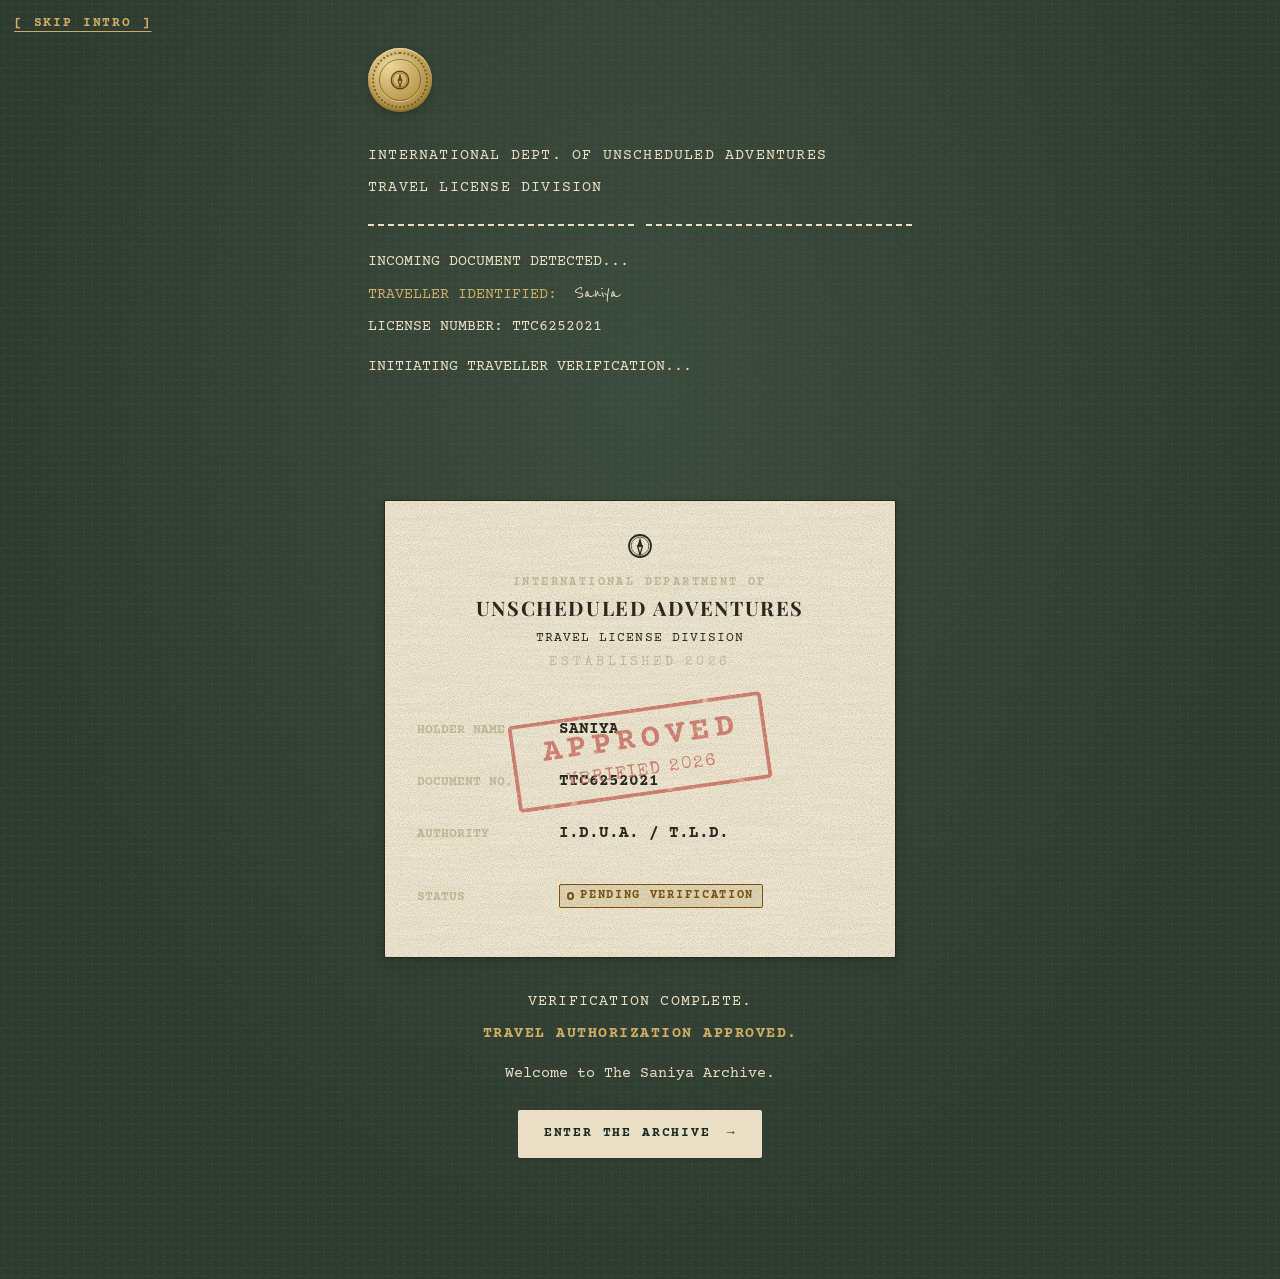
==== commit ba45ce95: "Update index.html" ====
--- a/index.html
+++ b/index.html
@@ -4,596 +4,124 @@
   <meta charset="utf-8">
   <meta name="viewport" content="width=device-width, initial-scale=1, viewport-fit=cover">
   <meta name="theme-color" content="#29372C">
-  <meta name="robots" content="noindex">
-  <title>Design System Showcase · The Saniya Archive</title>
+  <title>Immigration Portal · The Saniya Archive</title>
+  <meta name="description" content="International Department of Unscheduled Adventures - Travel License Division">
 
-  <!-- Google Fonts: five families, each with one job (see PROJECT_CONTEXT.md) -->
-  <link rel="icon" href="data:,">
+  <!-- Fonts -->
   <link rel="preconnect" href="https://fonts.googleapis.com">
   <link rel="preconnect" href="https://fonts.gstatic.com" crossorigin>
   <link href="https://fonts.googleapis.com/css2?family=Cormorant+Garamond:ital,wght@0,500;0,600;0,700;1,500&family=Courier+Prime:ital,wght@0,400;0,700;1,400&family=Playfair+Display:wght@600;700;800&family=Reenie+Beanie&family=Special+Elite&display=swap" rel="stylesheet">
 
-  <!-- Order matters: tokens/components, then motion, then responsive overrides -->
+  <!-- Core Design System -->
   <link rel="stylesheet" href="css/style.css">
   <link rel="stylesheet" href="css/animations.css">
   <link rel="stylesheet" href="css/responsive.css">
+  
+  <!-- Portal Specific Styles -->
+  <link rel="stylesheet" href="css/portal.css">
+</head>
+<body class="surface-forest">
+  <a class="skip-link" href="#enter-btn">Skip to entry</a>
 
-  <style>
-    /* Showcase-only chrome. Nothing here belongs to the design system. */
-    .sc-nav { position: sticky; top: 0; z-index: var(--z-sticky); padding: var(--sp-2) 0; }
-    .sc-nav ul { display: flex; gap: var(--sp-1); overflow-x: auto; scrollbar-width: none; }
-    .sc-nav a { display: inline-flex; align-items: center; min-height: 44px; padding: 0 var(--sp-3); font-family: var(--font-doc); font-size: var(--fs-label); letter-spacing: var(--ls-label); text-transform: uppercase; color: var(--parchment); text-decoration: none; white-space: nowrap; }
-    .sc-nav a:hover { background: rgba(233, 223, 197, 0.14); }
-    .sc-swatch { display: flex; flex-direction: column; border: 1px solid var(--ink); background: var(--surface-raised); box-shadow: var(--shadow-1); }
-    .sc-swatch__chip { height: 4.2rem; border-bottom: 1px solid var(--ink); display: grid; place-items: center; font-family: var(--font-doc); font-weight: 700; font-size: 1.2rem; }
-    .sc-swatch__meta { padding: var(--sp-2) var(--sp-3); font-family: var(--font-doc); font-size: 0.75rem; line-height: 1.4; }
-    .sc-swatch__meta b { display: block; font-size: 0.8rem; }
-    .sc-surface { min-height: 8.5rem; padding: var(--sp-4); border: 1px solid var(--ink); }
-    .sc-spec { font-family: var(--font-doc); font-size: 0.72rem; color: var(--text-muted); margin-top: var(--sp-1); }
-    .sc-stage { position: relative; min-height: 11rem; display: grid; place-items: center; padding: var(--sp-5); }
-    .sc-vp { position: fixed; right: 0.5rem; bottom: 0.5rem; z-index: var(--z-toast); padding: 0.35rem 0.6rem; background: var(--ink); color: var(--parchment); font-family: var(--font-doc); font-size: 0.7rem; letter-spacing: 0.06em; }
-    .sc-box { display: grid; place-items: center; min-height: 4rem; background: rgba(41,55,44,.1); border: 1px dashed var(--ink); font-family: var(--font-doc); font-size: .75rem; }
-    h2.sc-h { margin-bottom: var(--sp-2); }
-    .sc-sub { margin: var(--sp-6) 0 var(--sp-3); }
-  </style>
-</head>
+  <main class="portal-wrapper">
+    
+    <!-- SKIP BUTTON (Visible only during JS intro) -->
+    <button id="skip-btn" class="btn btn--text skip-intro-btn" type="button" aria-label="Skip introductory sequence">
+      [ Skip Intro ]
+    </button>
 
-<body>
-  <a class="skip-link" href="#main">Skip to content</a>
-  <div class="sc-vp" id="vp" aria-hidden="true"></div>
-
-  <!-- ====================================================================
-       HEADER / NAV (showcase chrome)
-       ==================================================================== -->
-  <header class="surface-forest">
-    <div class="container container--max section--tight">
-      <div class="doc-header" style="border-bottom-color: var(--border-on-dark);">
-        <span class="icon icon--compass icon--xl" aria-hidden="true"></span>
-        <p class="doc-header__eyebrow" style="color: var(--text-inverse-muted);">International Department of Unscheduled Adventures</p>
-        <h1 class="doc-header__title" style="font-size: var(--fs-h1);">Design System Showcase</h1>
-        <p class="doc-header__sub" style="color: var(--text-inverse);">Travel License Division</p>
-        <p class="doc-header__est" style="color: var(--text-inverse-muted);">Established 2026 · Stage 02</p>
-      </div>
-      <p class="t-doc" style="color: var(--text-inverse-muted); text-align:center;">Temporary test page — inspect every token and component. Not part of the final site.</p>
-    </div>
-    <nav class="sc-nav surface-forest" aria-label="Showcase sections" style="box-shadow: 0 2px 0 rgba(0,0,0,.25);">
-      <div class="container container--max">
-        <ul>
-          <li><a href="#colour">Colour</a></li>
-          <li><a href="#type">Type</a></li>
-          <li><a href="#surfaces">Surfaces</a></li>
-          <li><a href="#buttons">Buttons</a></li>
-          <li><a href="#cards">Cards</a></li>
-          <li><a href="#borders">Borders</a></li>
-          <li><a href="#stamps">Stamps</a></li>
-          <li><a href="#badges">Badges</a></li>
-          <li><a href="#documents">Documents</a></li>
-          <li><a href="#motion">Motion</a></li>
-          <li><a href="#responsive">Responsive</a></li>
-        </ul>
-      </div>
-    </nav>
-  </header>
-
-  <main id="main">
-
-    <!-- ==================================================================
-         01 COLOUR
-         ================================================================== -->
-    <section class="section" id="colour">
-      <div class="container container--max">
-        <p class="t-eyebrow">01 · Colour system</p>
-        <h2 class="sc-h">Palette &amp; combinations</h2>
-        <p class="t-subhead">Five mandated primaries plus supporting tones. Every colour is a CSS variable.</p>
-
-        <h3 class="sc-sub t-label">Primary</h3>
-        <div class="grid grid--auto stagger">
-          <div class="sc-swatch reveal-up"><div class="sc-swatch__chip" style="background:var(--parchment)">Aa</div><div class="sc-swatch__meta"><b>Parchment</b>#E9DFC5<br>--parchment</div></div>
-          <div class="sc-swatch reveal-up"><div class="sc-swatch__chip" style="background:var(--aged-paper)">Aa</div><div class="sc-swatch__meta"><b>Aged Paper</b>#C6B58F<br>--aged-paper</div></div>
-          <div class="sc-swatch reveal-up"><div class="sc-swatch__chip" style="background:var(--ink);color:var(--parchment)">Aa</div><div class="sc-swatch__meta"><b>Ink Black</b>#29291F<br>--ink</div></div>
-          <div class="sc-swatch reveal-up"><div class="sc-swatch__chip" style="background:var(--forest);color:var(--parchment)">Aa</div><div class="sc-swatch__meta"><b>Forest Green</b>#29372C<br>--forest</div></div>
-          <div class="sc-swatch reveal-up"><div class="sc-swatch__chip" style="background:var(--oxide);color:var(--parchment)">Aa</div><div class="sc-swatch__meta"><b>Oxide Red</b>#763E35<br>--oxide</div></div>
-        </div>
-
-        <h3 class="sc-sub t-label">Supporting</h3>
-        <div class="grid grid--auto">
-          <div class="sc-swatch"><div class="sc-swatch__chip" style="background:var(--dusty-cream)">Aa</div><div class="sc-swatch__meta"><b>Dusty Cream</b>#F2EBD6</div></div>
-          <div class="sc-swatch"><div class="sc-swatch__chip" style="background:var(--warm-beige)">Aa</div><div class="sc-swatch__meta"><b>Warm Beige</b>#D9CBA6</div></div>
-          <div class="sc-swatch"><div class="sc-swatch__chip" style="background:var(--faded-brown);color:var(--dusty-cream)">Aa</div><div class="sc-swatch__meta"><b>Faded Brown</b>#8A6F4D</div></div>
-          <div class="sc-swatch"><div class="sc-swatch__chip" style="background:var(--antique-gold);color:var(--ink)">Aa</div><div class="sc-swatch__meta"><b>Antique Gold</b>#A98A3D</div></div>
-          <div class="sc-swatch"><div class="sc-swatch__chip" style="background:var(--muted-olive);color:var(--parchment)">Aa</div><div class="sc-swatch__meta"><b>Muted Olive</b>#5F6238</div></div>
-          <div class="sc-swatch"><div class="sc-swatch__chip" style="background:var(--stamp-teal);color:var(--parchment)">Aa</div><div class="sc-swatch__meta"><b>Stamp Teal</b>#2F6F7E</div></div>
-          <div class="sc-swatch"><div class="sc-swatch__chip" style="background:var(--stamp-blue);color:var(--parchment)">Aa</div><div class="sc-swatch__meta"><b>Stamp Blue</b>#2C4F7C</div></div>
-        </div>
-
-        <h3 class="sc-sub t-label">Status</h3>
-        <div class="cluster">
-          <span class="badge badge--approved">Success</span>
-          <span class="badge badge--pending">Warning</span>
-          <span class="badge badge--expired">Danger</span>
-          <span class="badge badge--verified">Info</span>
-        </div>
-
-        <h3 class="sc-sub t-label">Approved text / background pairs</h3>
-        <div class="grid grid--2" style="--grid-gap: var(--sp-4)">
-          <div class="sc-surface" style="background:var(--parchment);color:var(--ink)"><b class="t-label">Ink on Parchment</b><p class="t-body-sm">Primary reading pair — roughly 11:1.</p><p class="t-body-sm" style="color:var(--text-secondary)">Secondary text — about 7:1.</p><p class="t-body-sm" style="color:var(--oxide)">Oxide accent — about 6:1.</p></div>
-          <div class="sc-surface" style="background:var(--aged-paper);color:var(--ink)"><b class="t-label">Ink on Aged Paper</b><p class="t-body-sm">Used for secondary panels — about 7:1.</p><p class="t-body-sm" style="color:var(--forest)">Forest on aged paper — about 6:1.</p></div>
-          <div class="sc-surface" style="background:var(--forest);color:var(--parchment)"><b class="t-label">Parchment on Forest</b><p class="t-body-sm">Dark document pair — roughly 9:1.</p><p class="t-body-sm" style="color:var(--gold-light)">Gold-light accent on forest.</p></div>
-          <div class="sc-surface" style="background:var(--oxide);color:var(--parchment)"><b class="t-label">Parchment on Oxide</b><p class="t-body-sm">Ribbons and danger buttons — about 6:1.</p></div>
+    <!-- =========================================================
+         PHASE 1: TERMINAL SCREEN 
+         ========================================================= -->
+    <section id="phase-terminal" class="portal-phase is-active">
+      <div class="container container--narrow">
+        <div class="terminal-box">
+          <div class="terminal-seal seal seal--sm" aria-hidden="true" style="margin-bottom: var(--sp-6);">
+            <span class="icon icon--compass seal__mark"></span>
+          </div>
+          
+          <div class="terminal-lines stack stack--sm" aria-live="polite">
+            <p class="t-doc t-caps terminal-line text-muted" id="term-1">International Dept. of Unscheduled Adventures</p>
+            <p class="t-doc t-caps terminal-line text-muted" id="term-2">Travel License Division</p>
+            <div class="divider divider--dashed terminal-line" id="term-3"></div>
+            <p class="t-doc terminal-line" id="term-4">INCOMING DOCUMENT DETECTED...</p>
+            <p class="t-doc terminal-line t-accent" id="term-5">TRAVELLER IDENTIFIED: <span class="t-hand" style="font-size:1.4em; color:var(--parchment); margin-left:var(--sp-2)">Saniya</span></p>
+            <p class="t-doc terminal-line" id="term-6">LICENSE NUMBER: TTC6252021</p>
+            <p class="t-doc terminal-line blink-text mt-4" id="term-7">INITIATING TRAVELLER VERIFICATION...</p>
+          </div>
         </div>
       </div>
     </section>
 
-    <!-- ==================================================================
-         02 TYPOGRAPHY
-         ================================================================== -->
-    <section class="section surface-grain" id="type">
-      <div class="container container--max">
-        <p class="t-eyebrow">02 · Typography</p>
-        <h2 class="sc-h">Five voices, one job each</h2>
+    <!-- =========================================================
+         PHASE 2 & 3: DOCUMENT VERIFICATION & APPROVAL 
+         ========================================================= -->
+    <section id="phase-document" class="portal-phase">
+      <div class="container container--narrow" style="display: flex; flex-direction: column; align-items: center; justify-content: center; min-height: 100vh; padding-block: var(--sp-6);">
+        
+        <article class="card card--document frame-corners" id="auth-document" style="width: 100%; max-width: 32rem; padding: var(--sp-6); margin-bottom: var(--sp-6);">
+          
+          <!-- SCANNER EFFECT -->
+          <div id="scanner-line" class="scanner-line" aria-hidden="true"></div>
 
-        <div class="stack stack--lg mt-6">
-          <div><p class="t-display">Display Heading</p><p class="sc-spec">.t-display · Playfair Display 700 · fluid 2.6–5rem · lh 1.1 · ls −0.01em</p></div>
-          <div><h1>Heading One (H1)</h1><p class="sc-spec">.t-h1 / h1 · Playfair Display 700 · fluid 2.1–3.4rem · lh 1.2</p></div>
-          <div><h2>Section Heading (H2)</h2><p class="sc-spec">.t-h2 / h2 · Playfair Display 600 · fluid 1.6–2.4rem</p></div>
-          <div><h3>Sub-section Heading (H3)</h3><p class="sc-spec">.t-h3 / h3 · Playfair Display 600 · fluid 1.25–1.65rem</p></div>
-          <div><p class="t-subhead">A subheading in italic Cormorant, quiet and editorial.</p><p class="sc-spec">.t-subhead · Cormorant Garamond 500 italic · 1.3–1.55rem</p></div>
-          <div class="prose"><p class="t-body dropcap">Body text is set in Cormorant Garamond at a generous size, because its small x-height needs room. It is meant for stories, captions and the warmer parts of the archive — the places where a person is speaking rather than a department.</p><p class="sc-spec">.t-body · Cormorant Garamond 500 · 1.25rem (1.3 on desktop) · lh 1.55</p></div>
-          <div><p class="t-doc">Official document text is typed in Courier Prime. It carries clauses, field values and anything that should feel stamped by an office.</p><p class="sc-spec">.t-doc · Courier Prime 400 · 15px · lh 1.6</p></div>
-          <div><p class="t-meta">SERIAL NO. TTC0000000 · FILED 25/08/2026 · FOLIO 04</p><p class="sc-spec">.t-meta · Courier Prime 400 · 13px · ls 0.04em</p></div>
-          <div><p class="t-label">Label · Field heading</p><p class="sc-spec">.t-label · Courier Prime 700 · 12px · uppercase · ls 0.14em</p></div>
-          <div><p class="t-note">Typewritten annotation: "Bearer wandered off again — see Annex B."</p><p class="sc-spec">.t-note · Special Elite · 1.1rem</p></div>
-          <div><p class="t-hand">Handwritten entry, signed in ink</p><p class="sc-spec">.t-hand · Reenie Beanie · 1.9rem — used ONLY for filled-in fields and signatures</p></div>
-        </div>
-      </div>
-    </section>
+          <header class="doc-header">
+            <span class="icon icon--compass icon--lg" aria-hidden="true"></span>
+            <p class="doc-header__eyebrow">International Department of</p>
+            <h3 class="doc-header__title" style="font-size: 1.25rem;">Unscheduled Adventures</h3>
+            <p class="doc-header__sub">Travel License Division</p>
+            <p class="doc-header__est">ESTABLISHED 2026</p>
+          </header>
 
-    <!-- ==================================================================
-         03 SURFACES
-         ================================================================== -->
-    <section class="section" id="surfaces">
-      <div class="container container--max">
-        <p class="t-eyebrow">03 · Paper textures &amp; surfaces</p>
-        <h2 class="sc-h">Seven reusable surfaces</h2>
-        <div class="grid grid--3 mt-5">
-          <div class="sc-surface surface-parchment"><b class="t-label">.surface-parchment</b><p class="t-body-sm">Clean parchment. The default sheet.</p></div>
-          <div class="sc-surface surface-aged"><b class="t-label">.surface-aged</b><p class="t-body-sm">Aged paper with a lit centre and edge burn.</p></div>
-          <div class="sc-surface surface-grain"><b class="t-label">.surface-grain</b><p class="t-body-sm">Subtle grain and fibres. Safe under long text.</p></div>
-          <div class="sc-surface surface-forest"><b class="t-label">.surface-forest</b><p class="t-body-sm">Dark forest document stock for classified material.</p></div>
-          <div class="sc-surface surface-letter" style="padding-block: 1.2rem"><b class="t-label">.surface-letter</b><p class="t-body-sm" style="margin:0">Old letter paper, ruled, with margin.</p></div>
-          <div class="sc-surface surface-certificate" style="display:grid;place-items:center;text-align:center"><div><b class="t-label">.surface-certificate</b><p class="t-body-sm">Guilloche and gold double rule.</p></div></div>
-          <div class="sc-surface surface-distressed"><b class="t-label">.surface-distressed</b><p class="t-body-sm">Stains and scuffs, still readable.</p></div>
-        </div>
-      </div>
-    </section>
+          <div class="doc-data stack stack--sm mt-5">
+            <div class="doc-field">
+              <span class="doc-field__label" style="width: 130px;">HOLDER NAME</span>
+              <span class="doc-field__value doc-field__value--typed">SANIYA</span>
+            </div>
+            <div class="doc-field">
+              <span class="doc-field__label" style="width: 130px;">DOCUMENT NO.</span>
+              <span class="doc-field__value doc-field__value--typed">TTC6252021</span>
+            </div>
+            <div class="doc-field">
+              <span class="doc-field__label" style="width: 130px;">AUTHORITY</span>
+              <span class="doc-field__value doc-field__value--typed">I.D.U.A. / T.L.D.</span>
+            </div>
+            <div class="doc-field" style="margin-top: var(--sp-4);">
+              <span class="doc-field__label" style="width: 130px;">STATUS</span>
+              <span class="doc-field__value doc-field__value--typed" id="doc-status">
+                <span class="badge badge--pending" id="status-badge">PENDING VERIFICATION</span>
+              </span>
+            </div>
+          </div>
 
-    <!-- ==================================================================
-         04 BUTTONS
-         ================================================================== -->
-    <section class="section surface-aged" id="buttons">
-      <div class="container container--max">
-        <p class="t-eyebrow">04 · Buttons</p>
-        <h2 class="sc-h">Actions &amp; states</h2>
-        <p class="t-subhead">Hover, press, tab to focus. Every target is at least 48px.</p>
+          <!-- THE APPROVED STAMP -->
+          <div class="stamp-wrap" style="position: absolute; top: 55%; left: 50%; transform: translate(-50%, -50%); z-index: 50; width: 100%; text-align: center; pointer-events: none;">
+            <div id="approval-stamp" class="stamp stamp--rect stamp--red stamp--r1 stamp--press stamp--lg" style="--stamp-rot: -8deg; --stamp-opacity: 0.95;">
+              <span class="stamp__main">APPROVED</span>
+              <span class="stamp__date">VERIFIED 2026</span>
+            </div>
+          </div>
 
-        <div class="cluster cluster--lg mt-5">
-          <button class="btn btn--primary" type="button">Primary</button>
-          <button class="btn btn--secondary" type="button">Secondary</button>
-          <button class="btn btn--text" type="button">Text only</button>
-          <button class="btn btn--doc" type="button">Document</button>
-          <button class="btn btn--primary" type="button" disabled>Disabled</button>
-          <button class="btn btn--secondary" type="button" aria-disabled="true">Disabled</button>
-        </div>
-        <div class="cluster cluster--lg mt-5">
-          <button class="btn btn--danger" type="button">Danger</button>
-          <button class="btn btn--primary btn--sm" type="button">Small</button>
-          <a class="btn btn--secondary" href="#buttons">Link as button</a>
-        </div>
-        <div class="mt-5" style="max-width: 24rem"><button class="btn btn--primary btn--block" type="button">Block · full width</button></div>
+        </article>
 
-        <h3 class="sc-sub t-label">On dark</h3>
-        <div class="surface-forest p-5">
-          <div class="cluster cluster--lg">
-            <button class="btn btn--primary" type="button">Primary</button>
-            <button class="btn btn--secondary" type="button">Secondary</button>
-            <button class="btn btn--text" type="button">Text only</button>
+        <!-- ACTION AREA (Revealed after stamp) -->
+        <div id="action-area" class="action-area stack stack--sm t-center">
+          <p class="t-doc t-caps text-inverse-muted">Verification Complete.</p>
+          <p class="t-doc t-caps text-inverse" style="font-weight: var(--fw-bold); letter-spacing: 0.1em; color: var(--gold-light);">Travel Authorization Approved.</p>
+          <p class="t-doc text-inverse-muted mt-4">Welcome to The Saniya Archive.</p>
+          
+          <div class="mt-5">
+            <!-- Redirects to Stage 04 Dashboard when built -->
+            <a href="dashboard.html" id="enter-btn" class="btn btn--primary btn--lg border-gold lift">
+              Enter The Archive <span aria-hidden="true" style="margin-left: 0.5rem;">→</span>
+            </a>
           </div>
         </div>
 
-        <h3 class="sc-sub t-label">Form fields</h3>
-        <div class="grid grid--2" style="max-width: 44rem">
-          <div><label class="t-label field-label" for="f1">Name of traveller</label><input id="f1" class="input" type="text" placeholder="As it appears on your licence"></div>
-          <div><label class="t-label field-label" for="f2">Disabled</label><input id="f2" class="input" type="text" value="Locked" disabled></div>
-          <div><label class="t-label field-label" for="f3">Invalid</label><input id="f3" class="input" type="text" value="TTC-???" aria-invalid="true"><p class="t-meta field-hint" style="color:var(--danger)">Serial numbers begin TTC.</p></div>
-        </div>
       </div>
     </section>
-
-    <!-- ==================================================================
-         05 CARDS
-         ================================================================== -->
-    <section class="section" id="cards">
-      <div class="container container--max">
-        <p class="t-eyebrow">05 · Cards</p>
-        <h2 class="sc-h">Six kinds of paper</h2>
-
-        <div class="grid grid--2 mt-5" style="--grid-gap: var(--sp-6)">
-
-          <article class="card lift">
-            <p class="t-label card__meta">Standard card</p>
-            <h3 class="card__title">A Quiet Detour</h3>
-            <p class="t-body-sm card__body">The standard parchment card: grain, ink keyline, layered paper shadow.</p>
-            <div class="card__footer"><span class="badge badge--approved">Approved</span></div>
-          </article>
-
-          <article class="card card--document">
-            <p class="t-label card__meta">Document card</p>
-            <h3 class="card__title">Form TL-26 / Entry</h3>
-            <p class="card__body">Typed in Courier Prime with an inner keyline, like a filed government form.</p>
-            <div class="doc-field mt-4"><span class="doc-field__label">Filed by</span><span class="doc-field__value doc-field__value--typed">Records Office</span></div>
-          </article>
-
-          <article class="card card--classified">
-            <p class="t-label card__meta" style="color: var(--gold-light)">Classified</p>
-            <h3 class="card__title">Operation Detour</h3>
-            <p class="card__body">Subject last seen at <span class="redact" tabindex="0">the lighthouse café</span> carrying <span class="redact" tabindex="0">one suitcase of songs</span>. Hover, tap or focus a redaction to read it.</p>
-          </article>
-
-          <div style="display:grid;place-items:center;padding-block:var(--sp-5)">
-            <figure class="card card--polaroid lift">
-              <div class="polaroid__photo" role="img" aria-label="Photo placeholder"></div>
-              <figcaption class="polaroid__caption">first detour, 2026</figcaption>
-            </figure>
-          </div>
-        </div>
-
-        <h3 class="sc-sub t-label">Passport / licence card</h3>
-        <article class="card--passport frame-stars" style="--star-size: 1.1rem">
-          <div class="doc-header" style="border-bottom:0; margin-bottom: var(--sp-3); padding-bottom: 0">
-            <p class="passport__title">Permanent License of Travel</p>
-            <p class="passport__number">NO. TTC0000000</p>
-          </div>
-          <div class="passport__layout">
-            <figure class="photo-frame">
-              <div class="photo-frame__image" role="img" aria-label="Photograph placeholder"></div>
-              <figcaption>Photograph of Authorized traveler</figcaption>
-            </figure>
-            <div>
-              <div class="doc-field"><span class="doc-field__label">Issued to</span><span class="doc-field__value">Traveller Name</span></div>
-              <div class="doc-field"><span class="doc-field__label">Date of birth</span><span class="doc-field__value">00 Month</span></div>
-              <div class="doc-field"><span class="doc-field__label">Place of issue</span><span class="doc-field__value">City</span></div>
-              <div class="doc-field"><span class="doc-field__label">Date of issue</span><span class="doc-field__value">00/00/2026</span></div>
-              <h3 class="t-label t-center mt-4">License of Travel</h3>
-              <p class="t-doc mt-4" style="margin-top: var(--sp-2)">This is to certify that the person named and described above is permitted to travel and explore freely unless detained by law.</p>
-              <div class="stamp-wrap" style="position:relative; min-height: 6.5rem; margin-top: var(--sp-3)">
-                <div class="stamp stamp--oval stamp--teal stamp--r2" style="--stamp-size: .9rem"><span class="stamp__main">Call me if<br>you get lost</span></div>
-              </div>
-              <div class="signature-block">
-                <span class="signature-block__ink">Signature</span>
-                <div class="signature-block__line"></div>
-                <p class="signature-block__caption">Signature of Authorized traveler</p>
-              </div>
-            </div>
-          </div>
-        </article>
-
-        <h3 class="sc-sub t-label">Ticket</h3>
-        <div class="ticket">
-          <article class="card--ticket">
-            <div>
-              <p class="t-label">Boarding pass · Unscheduled</p>
-              <div class="ticket__route mt-4" style="margin-top: var(--sp-3)"><span>HOME</span><span class="icon icon--plane" aria-hidden="true"></span><span>ELSEWHERE</span></div>
-              <p class="t-doc" style="margin-top: var(--sp-3)">Gate: wherever · Seat: window · Departs: when you are ready</p>
-            </div>
-            <div class="ticket__stub">
-              <div class="barcode"><span class="barcode__bars"></span><span class="barcode__text">TTC0000000</span></div>
-            </div>
-          </article>
-        </div>
-      </div>
-    </section>
-
-    <!-- ==================================================================
-         06 BORDERS & DIVIDERS
-         ================================================================== -->
-    <section class="section surface-grain" id="borders">
-      <div class="container container--max">
-        <p class="t-eyebrow">06 · Borders, frames &amp; dividers</p>
-        <h2 class="sc-h">Printed edges</h2>
-        <div class="grid grid--3 mt-5">
-          <div class="sc-surface border-ink"><b class="t-label">.border-ink</b></div>
-          <div class="sc-surface border-double"><b class="t-label">.border-double</b></div>
-          <div class="sc-surface border-dashed"><b class="t-label">.border-dashed</b></div>
-          <div class="sc-surface border-gold"><b class="t-label">.border-gold</b></div>
-          <div class="sc-surface frame-corners" style="border:0"><b class="t-label">.frame-corners</b></div>
-          <div class="sc-surface border-inset" style="border:1px solid var(--ink)"><b class="t-label">.border-inset</b></div>
-        </div>
-
-        <h3 class="sc-sub t-label">Star frame</h3>
-        <div class="frame-stars surface-aged" style="border:2px solid var(--ink); border-radius: var(--radius-license)">
-          <p class="t-doc t-center">Stars distribute evenly at any width and never clip.</p>
-        </div>
-
-        <h3 class="sc-sub t-label">Dividers</h3>
-        <div class="divider"><span class="icon icon--star" aria-hidden="true"></span></div>
-        <div class="divider divider--double"><span class="icon icon--compass" aria-hidden="true"></span></div>
-        <div class="divider divider--dashed"><span class="t-label">Tear here</span></div>
-        <div class="divider divider--dotted divider--gold"></div>
-        <div class="divider divider--ornate" role="separator"><span class="divider__diamond"></span></div>
-        <div class="perforation"></div>
-      </div>
-    </section>
-
-    <!-- ==================================================================
-         07 STAMPS & SEALS
-         ================================================================== -->
-    <section class="section" id="stamps">
-      <div class="container container--max">
-        <p class="t-eyebrow">07 · Stamp &amp; seal system</p>
-        <h2 class="sc-h">Ink, impression &amp; emboss</h2>
-        <p class="t-subhead">CSS stamps scale with <code>--stamp-size</code>, rotate with <code>--stamp-rot</code>, and take any ink colour.</p>
-
-        <div class="cluster cluster--lg mt-5">
-          <button class="btn btn--doc" type="button" data-replay=".stamp--press|is-stamped">Replay impression</button>
-        </div>
-
-        <h3 class="sc-sub t-label">CSS stamps · rectangular</h3>
-        <div class="grid grid--3 surface-parchment" style="--grid-gap: var(--sp-6); padding: var(--sp-5); border:1px solid var(--ink)">
-          <div class="sc-stage"><div class="stamp stamp--rect stamp--green stamp--r1 stamp--press"><span class="stamp__main">Approved</span></div></div>
-          <div class="sc-stage"><div class="stamp stamp--rect stamp--teal stamp--r3 stamp--press" style="--delay:.1s"><span class="stamp__main">Access<br>Granted</span></div></div>
-          <div class="sc-stage"><div class="stamp stamp--rect stamp--red stamp--r2 stamp--press" style="--delay:.2s"><span class="stamp__main">Top Secret</span><span class="stamp__sub">Eyes only</span></div></div>
-          <div class="sc-stage"><div class="stamp stamp--rect stamp--gold stamp--r4 stamp--press" style="--delay:.3s"><span class="stamp__main">Archived</span><span class="stamp__date">01 NOV 2026</span></div></div>
-          <div class="sc-stage"><div class="stamp stamp--rect stamp--red stamp--r1 stamp--press" style="--delay:.4s"><span class="stamp__main">Restricted</span></div></div>
-          <div class="sc-stage"><div class="stamp stamp--rect stamp--black stamp--r3 stamp--press" style="--delay:.5s"><span class="stamp__main">Official<br>Document</span></div></div>
-        </div>
-
-        <h3 class="sc-sub t-label">CSS stamps · circular &amp; oval</h3>
-        <div class="grid grid--3 surface-parchment" style="--grid-gap: var(--sp-6); padding: var(--sp-5); border:1px solid var(--ink)">
-          <div class="sc-stage"><div class="stamp stamp--round stamp--blue stamp--r2 stamp--press"><span class="stamp__stars"></span><span class="stamp__main">Verified</span><span class="stamp__stars"></span></div></div>
-          <div class="sc-stage"><div class="stamp stamp--round stamp--green stamp--r4 stamp--press" style="--delay:.1s"><span class="stamp__top">Travel</span><span class="stamp__main">Authorized</span><span class="stamp__bottom">Division</span></div></div>
-          <div class="sc-stage"><div class="stamp stamp--oval stamp--teal stamp--r1 stamp--press" style="--delay:.2s"><span class="stamp__main">Call me if<br>you get lost</span></div></div>
-        </div>
-
-        <h3 class="sc-sub t-label">Sizes</h3>
-        <div class="cluster cluster--lg" style="align-items:flex-end; padding: var(--sp-4)">
-          <div class="stamp stamp--rect stamp--red stamp--sm"><span class="stamp__main">Small</span></div>
-          <div class="stamp stamp--rect stamp--red"><span class="stamp__main">Default</span></div>
-          <div class="stamp stamp--rect stamp--red stamp--lg"><span class="stamp__main">Large</span></div>
-        </div>
-
-        <h3 class="sc-sub t-label">On a dark surface</h3>
-        <div class="surface-forest p-5 cluster cluster--lg cluster--center">
-          <div class="stamp stamp--rect stamp--red stamp--r1"><span class="stamp__main">Classified</span></div>
-          <div class="stamp stamp--round stamp--black stamp--r3"><span class="stamp__top">Official</span><span class="stamp__main">Seal</span><span class="stamp__bottom">2026</span></div>
-        </div>
-
-        <h3 class="sc-sub t-label">SVG artwork · assets/stamps/</h3>
-        <div class="grid grid--4 surface-grain" style="--grid-gap: var(--sp-4); padding: var(--sp-5); border:1px solid var(--ink); align-items:center; justify-items:center">
-          <img class="stamp-img" src="assets/stamps/approved.svg" alt="Approved stamp" width="300" height="102" loading="lazy">
-          <img class="stamp-img" src="assets/stamps/access-granted.svg" alt="Access granted stamp" width="300" height="116" loading="lazy">
-          <img class="stamp-img" src="assets/stamps/verified.svg" alt="Verified stamp" width="200" height="200" loading="lazy">
-          <img class="stamp-img" src="assets/stamps/top-secret.svg" alt="Top secret stamp" width="300" height="102" loading="lazy">
-          <img class="stamp-img" src="assets/stamps/official.svg" alt="Official document stamp" width="200" height="200" loading="lazy">
-          <img class="stamp-img" src="assets/stamps/travel-authorized.svg" alt="Travel authorized stamp" width="200" height="200" loading="lazy">
-          <img class="stamp-img" src="assets/stamps/archived.svg" alt="Archived stamp" width="300" height="102" loading="lazy">
-          <img class="stamp-img" src="assets/stamps/restricted.svg" alt="Restricted stamp" width="300" height="102" loading="lazy">
-        </div>
-
-        <h3 class="sc-sub t-label">Official seals</h3>
-        <div class="cluster cluster--lg">
-          <div class="seal seal--sm"><span class="icon icon--star seal__mark" aria-hidden="true"></span></div>
-          <div class="seal"><span class="icon icon--compass seal__mark" aria-hidden="true"></span></div>
-          <div class="seal seal--lg"><span class="icon icon--star seal__mark" aria-hidden="true"></span></div>
-          <div class="seal seal--wax"><span class="icon icon--envelope seal__mark" aria-hidden="true"></span></div>
-        </div>
-      </div>
-    </section>
-
-    <!-- ==================================================================
-         08 BADGES
-         ================================================================== -->
-    <section class="section surface-aged" id="badges">
-      <div class="container container--max">
-        <p class="t-eyebrow">08 · Badges &amp; labels</p>
-        <h2 class="sc-h">Status, by shape and colour</h2>
-        <div class="cluster mt-5">
-          <span class="badge badge--approved">Approved</span>
-          <span class="badge badge--verified">Verified</span>
-          <span class="badge badge--classified">Classified</span>
-          <span class="badge badge--pending">Pending</span>
-          <span class="badge badge--archived">Archived</span>
-          <span class="badge badge--expired">Expired</span>
-        </div>
-        <div class="cluster mt-5">
-          <span class="badge badge--approved badge--solid">Approved</span>
-          <span class="badge badge--pending badge--solid">Pending</span>
-          <span class="badge badge--expired badge--solid">Expired</span>
-          <span class="label">Plain label</span>
-          <span class="label label--tape">Tape label</span>
-        </div>
-      </div>
-    </section>
-
-    <!-- ==================================================================
-         09 DOCUMENT COMPONENTS
-         ================================================================== -->
-    <section class="section" id="documents">
-      <div class="container container--max">
-        <p class="t-eyebrow">09 · Document components</p>
-        <h2 class="sc-h">A complete document</h2>
-
-        <article class="card card--document frame-corners mt-5" style="max-width: 40rem; margin-inline:auto; padding: var(--sp-6)">
-          <header class="doc-header">
-            <span class="icon icon--compass icon--lg" aria-hidden="true"></span>
-            <p class="doc-header__eyebrow">International Department of</p>
-            <h3 class="doc-header__title">Unscheduled Adventures</h3>
-            <p class="doc-header__sub">Travel License Division</p>
-            <p class="doc-header__est">Established 2026</p>
-          </header>
-
-          <div class="cluster" style="justify-content: space-between">
-            <span class="serial"><span class="serial__label">No.</span>TTC0000000</span>
-            <span class="issue-date"><span class="issue-date__label">Date of issue</span><span class="issue-date__value">01 / 11 / 2026</span></span>
-          </div>
-
-          <p class="mt-5">The bearer is authorised for unlimited exploration and unexpected detours. This document is non-transferable.</p>
-
-          <div class="cluster cluster--lg mt-6" style="align-items:flex-end; justify-content: space-between">
-            <div class="signature-block"><span class="signature-block__ink">Signed</span><div class="signature-block__line"></div><p class="signature-block__caption">Signature of Authorized traveler</p></div>
-            <div class="seal seal--sm"><span class="icon icon--star seal__mark" aria-hidden="true"></span></div>
-          </div>
-
-          <footer class="doc-footer">
-            <div class="barcode"><span class="barcode__bars"></span><span class="barcode__text">TTC0000000</span></div>
-            <div class="qr-slot">QR slot</div>
-            <span>Page 1 of 1</span>
-          </footer>
-        </article>
-      </div>
-    </section>
-
-    <!-- ==================================================================
-         10 MOTION
-         ================================================================== -->
-    <section class="section surface-grain" id="motion">
-      <div class="container container--max">
-        <p class="t-eyebrow">10 · Animation</p>
-        <h2 class="sc-h">Tactile, deliberate motion</h2>
-        <p class="t-subhead" id="rm-note"></p>
-
-        <div class="grid grid--2 mt-5" style="--grid-gap: var(--sp-6)">
-
-          <div class="card">
-            <h3 class="card__title">Fade in &amp; upward reveal</h3>
-            <div class="cluster mt-4" style="margin-top: var(--sp-3)"><button class="btn btn--secondary btn--sm" type="button" data-replay="#demo-fade,#demo-up|reveal-up">Replay</button></div>
-            <div class="grid grid--2 mt-4" style="margin-top: var(--sp-3)">
-              <div id="demo-fade" class="sc-box fade-in">.fade-in</div>
-              <div id="demo-up" class="sc-box reveal-up">.reveal-up</div>
-            </div>
-          </div>
-
-          <div class="card">
-            <h3 class="card__title">Paper unfold</h3>
-            <div class="cluster mt-4" style="margin-top: var(--sp-3)"><button class="btn btn--secondary btn--sm" type="button" data-replay="#demo-unfold|unfold">Replay</button></div>
-            <div id="demo-unfold" class="card--document unfold" style="margin-top: var(--sp-3); padding: var(--sp-4)"><p class="t-label">Form TL-26</p><p class="t-doc">Opens from its top edge.</p></div>
-          </div>
-
-          <div class="card">
-            <h3 class="card__title">Typewriter</h3>
-            <div class="cluster mt-4" style="margin-top: var(--sp-3)"><button class="btn btn--secondary btn--sm" type="button" data-replay="#demo-type|typewriter">Replay</button></div>
-            <p style="margin-top: var(--sp-3); font-size: 1.1rem"><span id="demo-type" class="typewriter" style="--tw-chars: 24">Travel authorised. Go.</span></p>
-          </div>
-
-          <div class="card">
-            <h3 class="card__title">Stamp impression</h3>
-            <div class="sc-stage" style="min-height: 9rem">
-              <div class="stamp stamp--rect stamp--green stamp--r1 stamp--press"><span class="stamp__main">Approved</span></div>
-            </div>
-            <button class="btn btn--secondary btn--sm" type="button" data-replay=".stamp--press|is-stamped">Replay</button>
-          </div>
-
-          <div class="card">
-            <h3 class="card__title">Envelope opening</h3>
-            <div class="envelope" id="envelope" style="margin-inline:auto">
-              <div class="envelope__back"></div>
-              <div class="envelope__letter"><div><p class="t-label">You are invited</p><p class="t-note">to get lost, beautifully.</p></div></div>
-              <div class="envelope__front"></div>
-              <div class="envelope__flap"></div>
-              <button class="seal seal--wax envelope__seal" type="button" aria-label="Open envelope"><span class="icon icon--star seal__mark" aria-hidden="true"></span></button>
-            </div>
-            <div class="cluster cluster--center mt-5">
-              <button class="btn btn--doc" id="envelope-toggle" type="button" aria-expanded="false">Open envelope</button>
-            </div>
-          </div>
-
-          <div class="card">
-            <h3 class="card__title">Document flip</h3>
-            <div class="flip mt-4" id="flip" style="margin-top: var(--sp-3)">
-              <div class="flip__inner">
-                <div class="flip__face flip__face--front"><div class="card--passport" style="padding: var(--sp-5); text-align:center"><p class="passport__title">License of Travel</p><p class="passport__number">FRONT</p></div></div>
-                <div class="flip__face flip__face--back"><div class="card--passport" style="padding: var(--sp-5); text-align:center"><p class="passport__title">Travel Conditions</p><p class="passport__number">BACK</p></div></div>
-              </div>
-            </div>
-            <div class="cluster cluster--center mt-5">
-              <button class="btn btn--doc" id="flip-toggle" type="button" aria-pressed="false">Show back</button>
-            </div>
-          </div>
-
-          <div class="card">
-            <h3 class="card__title">Hover lift</h3>
-            <p class="t-body-sm">On devices with a mouse, these rise by 3px. Touch screens are unaffected.</p>
-            <div class="grid grid--2 mt-4" style="margin-top: var(--sp-3)">
-              <div class="card card--tight lift"><span class="t-label">.lift</span></div>
-              <div class="card card--polaroid lift tilt-r" style="padding: .4rem"><div class="polaroid__photo" style="aspect-ratio: 2/1"></div></div>
-            </div>
-          </div>
-
-          <div class="card">
-            <h3 class="card__title">Page transition</h3>
-            <p class="t-body-sm">Classes <code>.page-enter</code> / <code>.page-exit</code>, plus native view transitions between pages where supported.</p>
-            <button class="btn btn--secondary btn--sm mt-4" style="margin-top: var(--sp-3)" type="button" data-replay="#demo-page|page-enter">Replay</button>
-            <div id="demo-page" class="sc-box page-enter" style="margin-top: var(--sp-3)">.page-enter</div>
-          </div>
-        </div>
-
-        <div class="js-reveal card mt-6" style="margin-top: var(--sp-6)">
-          <p class="t-label">Scroll reveal</p>
-          <p class="t-body-sm">This card used <code>.js-reveal</code> and appeared as it scrolled into view. Without JavaScript it is simply visible.</p>
-        </div>
-      </div>
-    </section>
-
-    <!-- ==================================================================
-         11 RESPONSIVE
-         ================================================================== -->
-    <section class="section" id="responsive">
-      <div class="container container--max">
-        <p class="t-eyebrow">11 · Responsive layouts</p>
-        <h2 class="sc-h">Mobile first</h2>
-        <p class="t-subhead">Resize the window; the badge at the bottom-right shows the active breakpoint.</p>
-
-        <div class="card card--document mt-5" style="margin-top: var(--sp-5)">
-          <table style="width:100%; border-collapse: collapse; font-family: var(--font-doc); font-size: .85rem">
-            <thead><tr style="text-align:left; border-bottom: 2px solid var(--ink)"><th style="padding:.5rem">Name</th><th style="padding:.5rem">Width</th><th style="padding:.5rem">Grid</th></tr></thead>
-            <tbody>
-              <tr style="border-bottom:1px solid var(--border-soft)"><td style="padding:.5rem">xs</td><td style="padding:.5rem">≤ 359px</td><td style="padding:.5rem">1 col, tight padding</td></tr>
-              <tr style="border-bottom:1px solid var(--border-soft)"><td style="padding:.5rem">base</td><td style="padding:.5rem">360–599px</td><td style="padding:.5rem">1 col</td></tr>
-              <tr style="border-bottom:1px solid var(--border-soft)"><td style="padding:.5rem">sm</td><td style="padding:.5rem">≥ 600px</td><td style="padding:.5rem">2 col; licence goes landscape</td></tr>
-              <tr style="border-bottom:1px solid var(--border-soft)"><td style="padding:.5rem">md</td><td style="padding:.5rem">≥ 768px</td><td style="padding:.5rem">3 col; ticket gets a side stub</td></tr>
-              <tr style="border-bottom:1px solid var(--border-soft)"><td style="padding:.5rem">lg</td><td style="padding:.5rem">≥ 1024px</td><td style="padding:.5rem">4 col available</td></tr>
-              <tr><td style="padding:.5rem">xl</td><td style="padding:.5rem">≥ 1280px</td><td style="padding:.5rem">wider gutters</td></tr>
-            </tbody>
-          </table>
-        </div>
-
-        <h3 class="sc-sub t-label">.grid--2</h3>
-        <div class="grid grid--2"><div class="sc-box">1</div><div class="sc-box">2</div></div>
-        <h3 class="sc-sub t-label">.grid--3</h3>
-        <div class="grid grid--3"><div class="sc-box">1</div><div class="sc-box">2</div><div class="sc-box">3</div></div>
-        <h3 class="sc-sub t-label">.grid--4</h3>
-        <div class="grid grid--4"><div class="sc-box">1</div><div class="sc-box">2</div><div class="sc-box">3</div><div class="sc-box">4</div></div>
-        <h3 class="sc-sub t-label">.grid--auto</h3>
-        <div class="grid grid--auto"><div class="sc-box">auto</div><div class="sc-box">auto</div><div class="sc-box">auto</div><div class="sc-box">auto</div><div class="sc-box">auto</div></div>
-
-        <h3 class="sc-sub t-label">Images (ratio box, cover)</h3>
-        <div class="grid grid--3">
-          <div class="img-ratio" style="--ratio: 4/3; background: linear-gradient(135deg,#6f7a62,#3a4a3c)"></div>
-          <div class="img-ratio" style="--ratio: 1/1; background: linear-gradient(135deg,#93534a,#5a2e27)"></div>
-          <div class="img-ratio" style="--ratio: 3/4; background: linear-gradient(135deg,#c6b58f,#8a6f4d)"></div>
-        </div>
-      </div>
-    </section>
+    
   </main>
 
-  <footer class="surface-forest section--tight">
-    <div class="container container--max">
-      <div class="doc-footer" style="border-top-color: var(--border-on-dark); margin-top:0; color: var(--text-inverse-muted)">
-        <span>The Saniya Archive · Stage 02 showcase</span>
-        <span>Delete showcase.html and js/showcase.js before launch</span>
-      </div>
-    </div>
-  </footer>
-
-  <script src="js/showcase.js"></script>
+  <script src="js/portal.js"></script>
 </body>
 </html>
